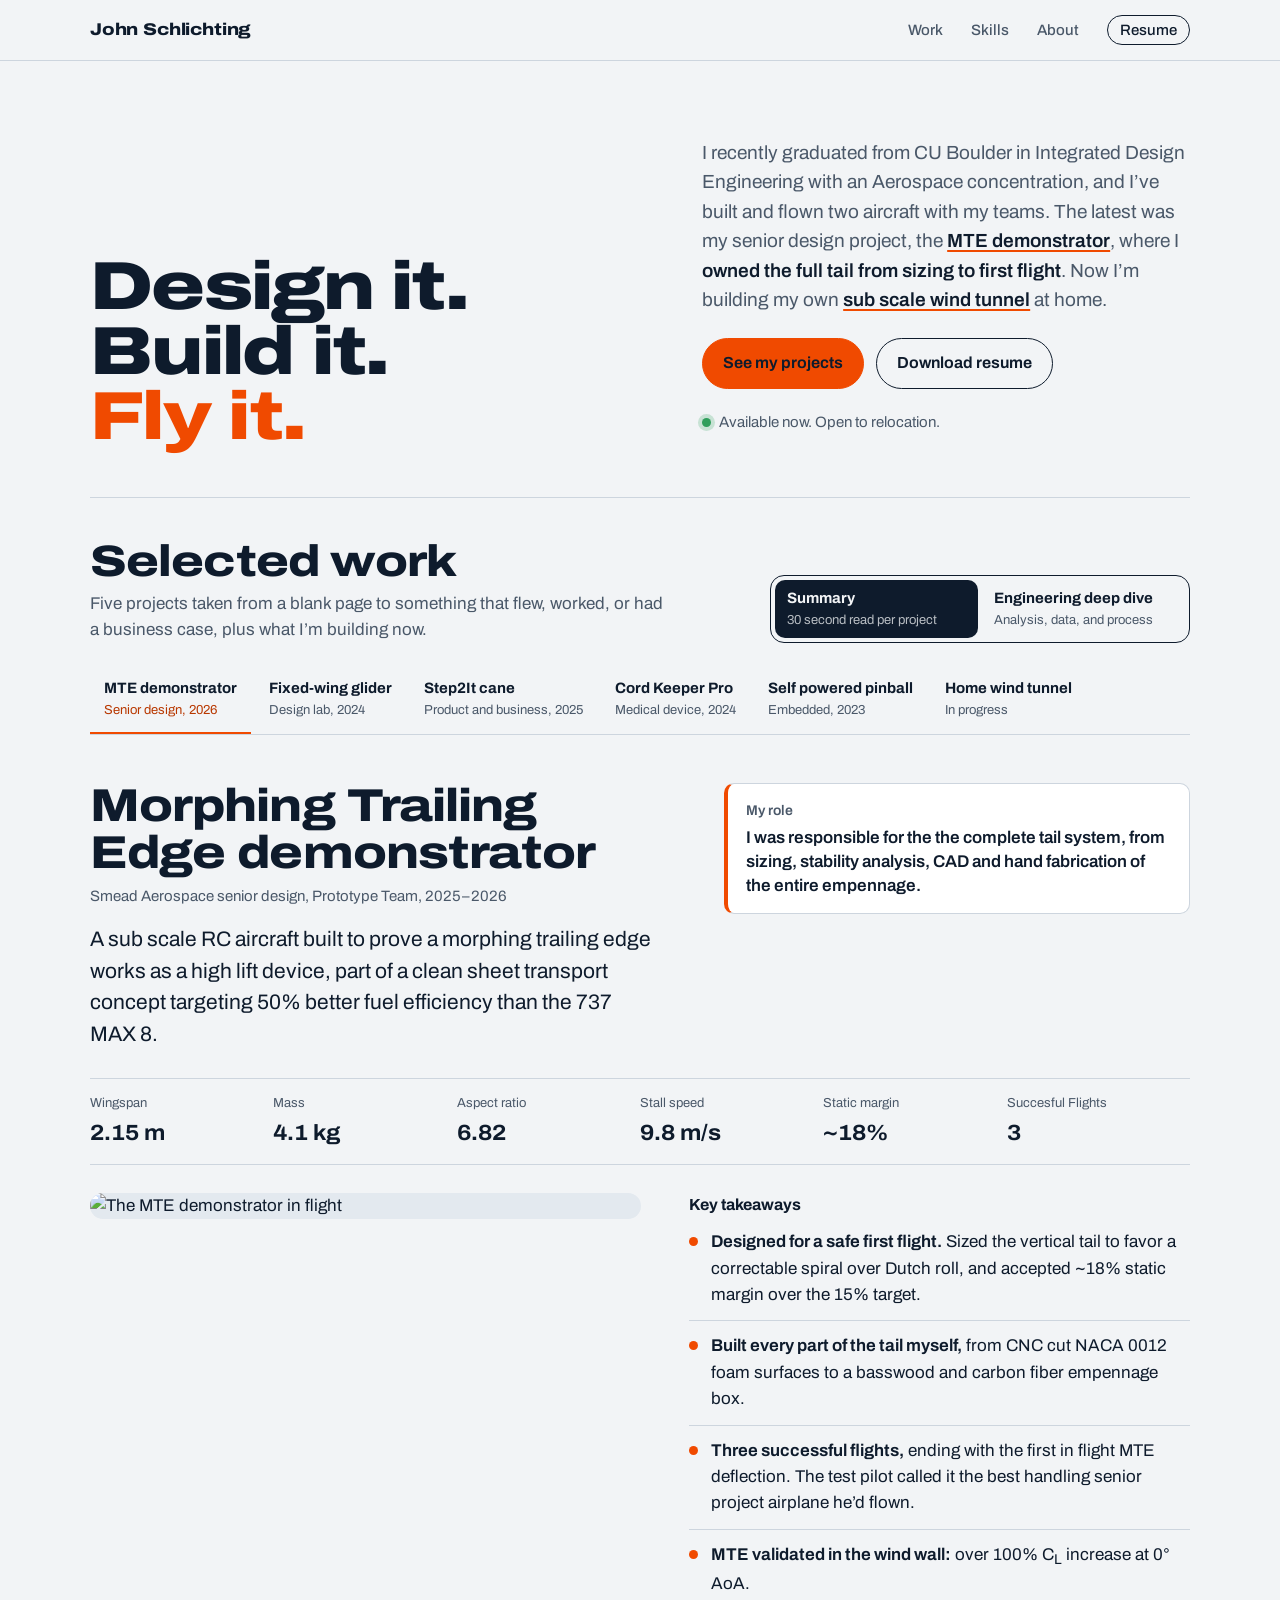
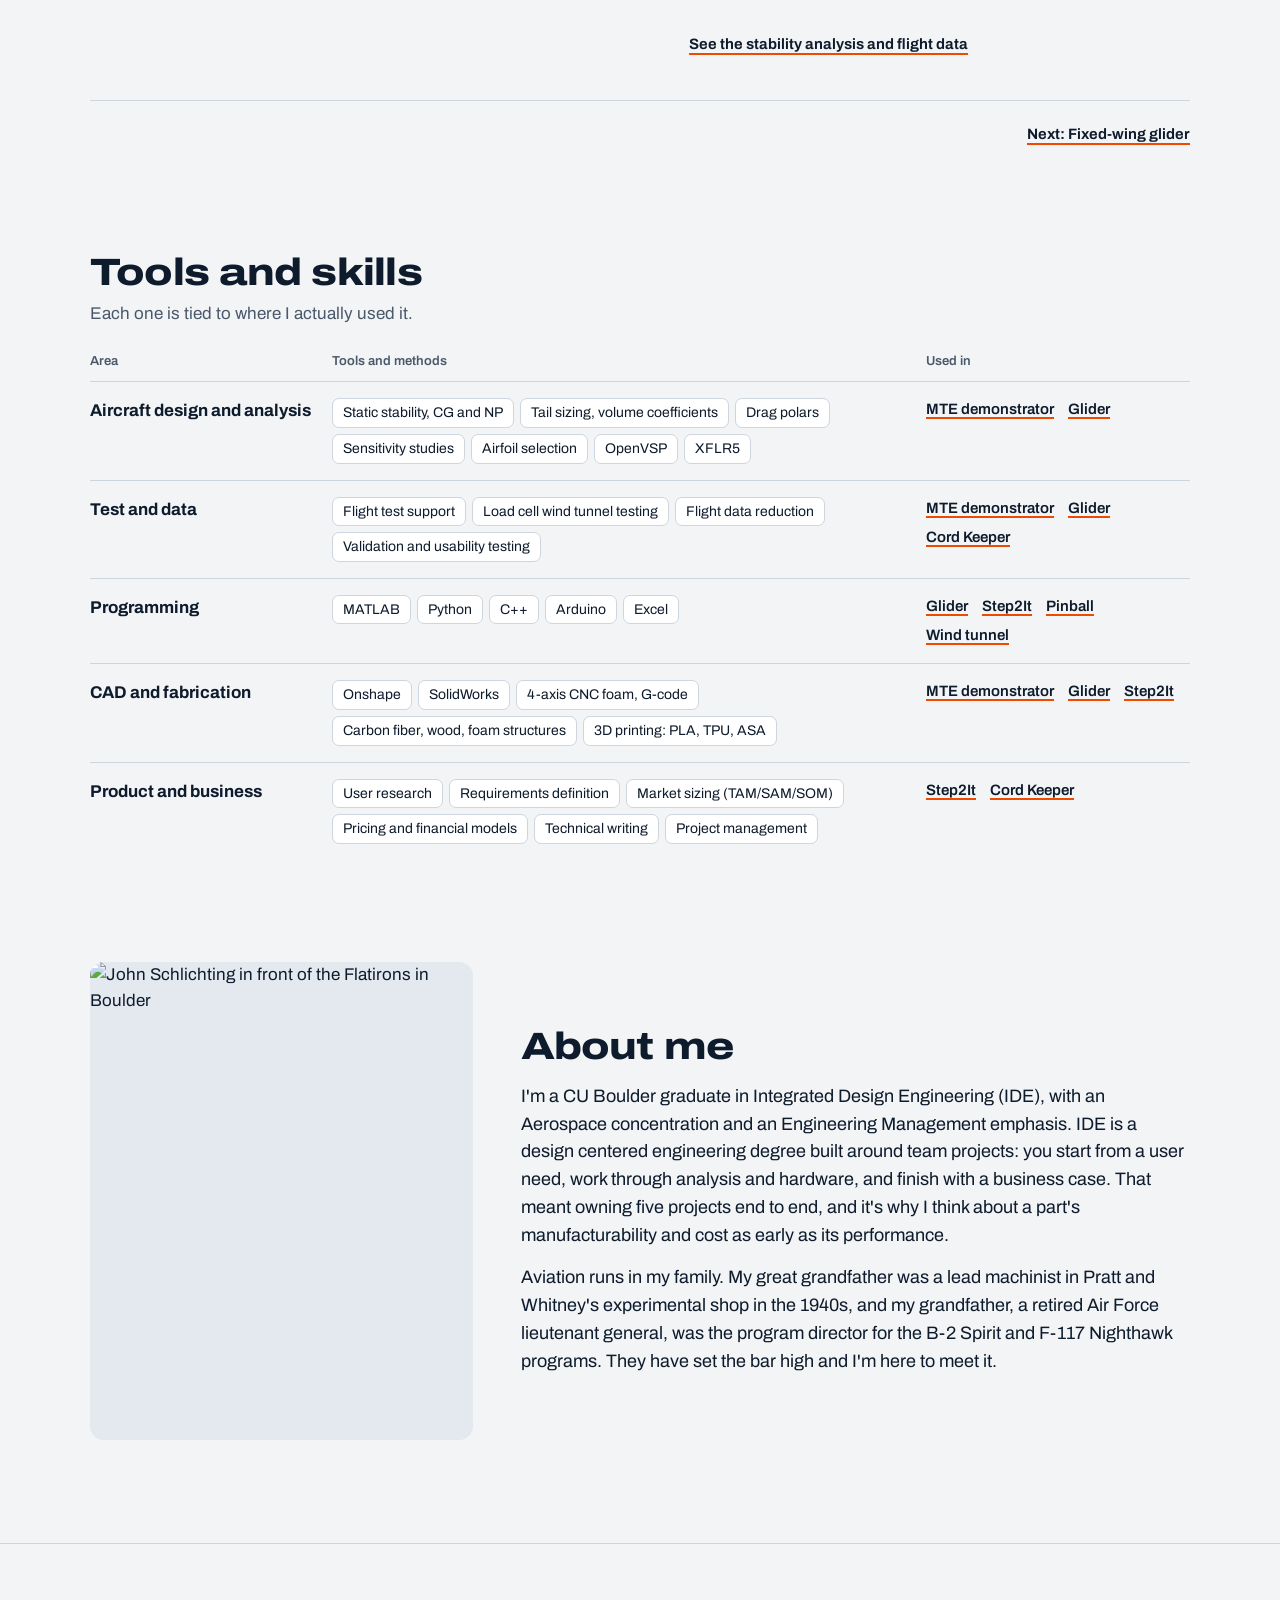
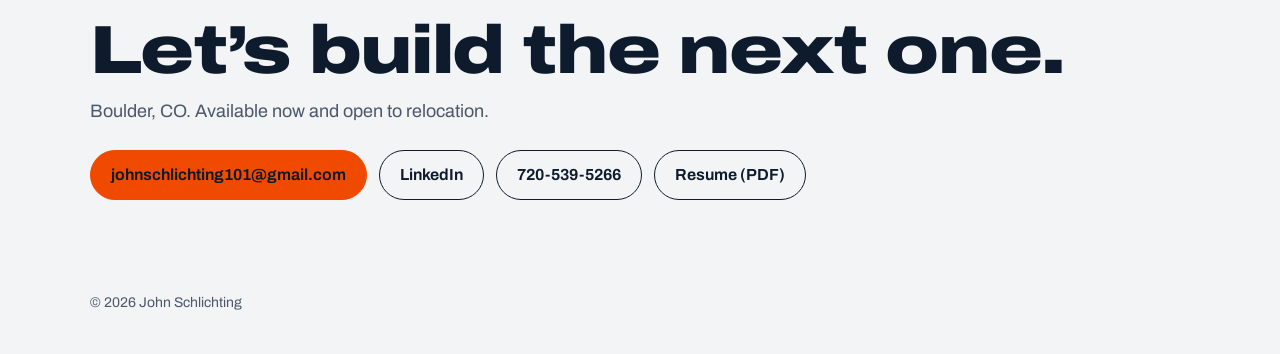
==== index.html @ decf13f4 "Add files via upload" ====
<!DOCTYPE html>
<html lang="en">
<head>
<meta charset="utf-8">
<meta name="viewport" content="width=device-width, initial-scale=1">
<title>John Schlichting, Aerospace Engineer</title>
<meta name="description" content="Aerospace engineer from CU Boulder. I design, build, and flight-test aircraft: tail sizing and stability, CNC fabrication, and flight test analysis.">
<meta property="og:title" content="John Schlichting, Aerospace Engineer">
<meta property="og:description" content="Design it. Build it. Fly it. Fix what the model missed.">
<meta property="og:image" content="https://johnschlichting.com/tail.jpeg">
<meta property="og:url" content="https://johnschlichting.com">
<meta name="twitter:card" content="summary_large_image">
<link rel="icon" href="data:image/svg+xml,%3Csvg xmlns='http://www.w3.org/2000/svg' viewBox='0 0 32 32'%3E%3Crect width='32' height='32' rx='6' fill='%230E1B2C'/%3E%3Cpath d='M6 19 L26 13 L26 16 L6 22 Z' fill='%23F04A00'/%3E%3C/svg%3E">
<link rel="preconnect" href="https://fonts.googleapis.com">
<link rel="preconnect" href="https://fonts.gstatic.com" crossorigin>
<link href="https://fonts.googleapis.com/css2?family=Archivo:wdth,wght@62..125,300..900&display=swap" rel="stylesheet">
<style>
/* Color language: blue = the model / analysis, orange = what actually flew. */
:root{
  --paper:#F2F4F6;
  --panel:#FFFFFF;
  --ink:#0E1B2C;
  --ink-2:#4A5869;
  --rule:#CDD5DE;
  --model:#3F6FA3;
  --flight:#F04A00;
  --flight-ink:#B83800;
  --tint:#E3E9EF;
  --ok:#2F9E5B;
  --maxw:1180px;
  --gutter:clamp(16px,4vw,40px);
}
@media (prefers-color-scheme: dark){
  :root{
    --paper:#0C141E;
    --panel:#121D2A;
    --ink:#E7ECF2;
    --ink-2:#9AA8B8;
    --rule:#26364A;
    --model:#7FA6D3;
    --flight:#FF6A26;
    --flight-ink:#FF8A55;
    --tint:#172435;
    --ok:#5BC98A;
  }
}
*{box-sizing:border-box}
html{scroll-behavior:smooth;-webkit-text-size-adjust:100%}
@media (prefers-reduced-motion: reduce){html{scroll-behavior:auto}}
body{
  margin:0;background:var(--paper);color:var(--ink);
  font-family:"Archivo",system-ui,sans-serif;font-size:17px;line-height:1.55;
  font-variation-settings:"wdth" 100;-webkit-font-smoothing:antialiased;
}
img,video{max-width:100%;display:block}
a{color:inherit;text-decoration-color:var(--flight);text-underline-offset:3px;text-decoration-thickness:2px}
a:hover{color:var(--flight-ink)}
:focus-visible{outline:3px solid var(--flight);outline-offset:3px;border-radius:2px}
.wrap{max-width:var(--maxw);margin:0 auto;padding:0 var(--gutter)}
.num{font-variant-numeric:tabular-nums}
svg text{font-family:"Archivo",system-ui,sans-serif}
[hidden]{display:none!important}

/* ---------- Nav ---------- */
.nav{position:sticky;top:0;z-index:20;background:color-mix(in srgb,var(--paper) 88%,transparent);backdrop-filter:blur(10px);-webkit-backdrop-filter:blur(10px);border-bottom:1px solid var(--rule)}
.nav .wrap{display:flex;align-items:center;justify-content:space-between;height:60px;gap:16px}
.brand{font-weight:800;font-variation-settings:"wdth" 118;letter-spacing:-.01em;text-decoration:none;font-size:17px;white-space:nowrap}
.nav ul{display:flex;gap:clamp(12px,2.6vw,28px);list-style:none;margin:0;padding:0;align-items:center}
.nav ul a{text-decoration:none;font-weight:500;font-size:15px;color:var(--ink-2)}
.nav ul a:hover{color:var(--ink)}
.nav .resume-link{color:var(--ink);border:1.5px solid var(--ink);padding:6px 12px;border-radius:999px}
@media (max-width:560px){.nav .hide-sm{display:none}}

/* ---------- Hero ---------- */
.hero{padding:clamp(32px,6vw,80px) 0 clamp(28px,4vw,48px)}
.hero-grid{display:grid;grid-template-columns:1.15fr 1fr;gap:clamp(24px,4vw,64px);align-items:end}
@media (max-width:860px){.hero-grid{grid-template-columns:1fr}}
.hero h1{margin:0;font-weight:850;font-variation-settings:"wdth" 125;font-size:clamp(38px,5.3vw,72px);line-height:.96;letter-spacing:-.025em}
.hero h1 span{display:block}
.hero h1 .last{color:var(--flight)}
.hero .lede{font-size:clamp(17px,1.5vw,19px);color:var(--ink-2);max-width:34em;margin:0 0 24px}
.hero .lede strong{color:var(--ink);font-weight:600}
.hero .lede a{color:var(--ink);font-weight:600}
.cta{display:flex;flex-wrap:wrap;gap:12px;align-items:center}
.btn{display:inline-flex;align-items:center;gap:8px;font:inherit;font-weight:650;font-size:16px;padding:12px 20px;border-radius:999px;text-decoration:none;cursor:pointer;border:1.5px solid var(--ink);background:transparent;color:var(--ink)}
.btn.primary{background:var(--flight);border-color:var(--flight);color:#0E1B2C}
.btn.primary:hover{background:#FF5E1A;color:#0E1B2C}
.btn:hover{color:var(--ink)}
.status{margin-top:22px;font-size:15px;color:var(--ink-2);display:flex;gap:8px;align-items:center}
.status .dot{width:9px;height:9px;border-radius:50%;background:var(--ok);box-shadow:0 0 0 4px color-mix(in srgb,var(--ok) 22%,transparent)}


/* ---------- Work: tabs ---------- */
#work{scroll-margin-top:60px}
.work-head{display:flex;flex-wrap:wrap;justify-content:space-between;align-items:end;gap:20px;padding-top:clamp(24px,4vw,40px);border-top:1px solid var(--rule)}
.work-head h2{margin:0;font-weight:800;font-variation-settings:"wdth" 120;font-size:clamp(28px,3.6vw,44px);letter-spacing:-.02em;line-height:1.05}
.work-head p{margin:6px 0 0;color:var(--ink-2);max-width:34em}

.mode{display:grid;grid-template-columns:1fr 1fr;border:1.5px solid var(--ink);border-radius:14px;padding:4px;gap:4px;min-width:min(100%,420px)}
.mode button{font:inherit;text-align:left;border:0;background:transparent;color:var(--ink);padding:9px 12px;border-radius:10px;cursor:pointer;line-height:1.25}
.mode button b{display:block;font-size:15px;font-weight:700}
.mode button span{font-size:13px;color:var(--ink-2)}
.mode button[aria-pressed="true"]{background:var(--ink);color:var(--paper)}
.mode button[aria-pressed="true"] span{color:color-mix(in srgb,var(--paper) 75%,transparent)}

.tabbar{position:sticky;top:60px;z-index:10;background:var(--paper);margin-top:24px;border-bottom:1px solid var(--rule)}
.tabs{display:flex;gap:4px;overflow-x:auto;scrollbar-width:none;-webkit-overflow-scrolling:touch}
.tabs::-webkit-scrollbar{display:none}
.tabs button{font:inherit;flex:0 0 auto;text-align:left;border:0;background:transparent;color:var(--ink-2);padding:12px 14px 13px;cursor:pointer;border-bottom:3px solid transparent;margin-bottom:-1px;line-height:1.25}
.tabs button b{display:block;font-size:15px;font-weight:700;color:var(--ink)}
.tabs button span{font-size:13px}
.tabs button[aria-selected="true"]{border-bottom-color:var(--flight)}
.tabs button[aria-selected="true"] span{color:var(--flight-ink)}
.tabs button:hover b{color:var(--flight-ink)}

/* Panels */
.project{padding:clamp(28px,4vw,48px) 0 0;outline:none}
.p-head{display:grid;grid-template-columns:1.25fr 1fr;gap:clamp(20px,4vw,56px);align-items:start}
.p-head h3{margin:0 0 8px;font-weight:800;font-variation-settings:"wdth" 118;font-size:clamp(28px,3.8vw,46px);line-height:1.02;letter-spacing:-.02em}
.p-meta{color:var(--ink-2);font-size:15px;margin:0 0 16px}
.p-pitch{font-size:clamp(18px,1.7vw,21px);line-height:1.5;margin:0;max-width:36em}
.role{background:var(--panel);border:1px solid var(--rule);border-left:4px solid var(--flight);border-radius:10px;padding:16px 18px}
.role h4{margin:0 0 4px;font-size:14px;font-weight:600;color:var(--ink-2)}
.role p{margin:0;font-weight:600;font-size:17px;line-height:1.4}
.specs{display:grid;grid-template-columns:repeat(6,1fr);margin:28px 0 0;border-top:1px solid var(--rule);border-bottom:1px solid var(--rule)}
.specs div{padding:14px 12px 14px 0}
.specs dt{font-size:13px;color:var(--ink-2)}
.specs dd{margin:2px 0 0;font-size:clamp(18px,1.8vw,22px);font-weight:700;font-variation-settings:"wdth" 108;font-variant-numeric:tabular-nums}
@media (max-width:860px){.p-head{grid-template-columns:1fr}.specs{grid-template-columns:repeat(3,1fr)}}

/* Summary view */
.sum{display:grid;grid-template-columns:1.1fr 1fr;gap:clamp(20px,4vw,48px);margin-top:28px;align-items:start}
.sum img{width:100%;aspect-ratio:4/3;object-fit:cover;border-radius:14px;background:var(--tint);cursor:zoom-in}
.sum h4{margin:0 0 12px;font-size:16px;font-weight:700}
.takeaways{list-style:none;margin:0;padding:0}
.takeaways li{padding:12px 0 12px 22px;border-top:1px solid var(--rule);position:relative}
.takeaways li:first-child{border-top:0;padding-top:0}
.takeaways li::before{content:"";position:absolute;left:0;top:20px;width:9px;height:9px;border-radius:50%;background:var(--flight)}
.takeaways li:first-child::before{top:8px}
.takeaways b{font-weight:650}
.deeper{margin-top:20px}
@media (max-width:860px){.sum{grid-template-columns:1fr}}

/* Full view building blocks */
.three{display:grid;grid-template-columns:repeat(3,1fr);gap:clamp(18px,3vw,36px);margin-top:32px}
.three h4{margin:0 0 8px;font-size:16px;font-weight:700}
.three ul{margin:0;padding-left:18px}
.three li{margin-bottom:6px}
.three p{margin:0}
@media (max-width:860px){.three{grid-template-columns:1fr}}
.quote{margin:32px 0 0;padding:18px 0 0;border-top:1px solid var(--rule);font-size:clamp(18px,1.8vw,22px);font-weight:500;max-width:40em}
.quote cite{display:block;font-style:normal;font-size:14px;color:var(--ink-2);margin-top:6px}

.instruments{display:grid;grid-template-columns:1.3fr 1fr;gap:16px;margin-top:32px}
.instruments.alt{grid-template-columns:1fr 1.3fr}
@media (max-width:900px){.instruments,.instruments.alt{grid-template-columns:1fr}}
.panel{background:var(--panel);border:1px solid var(--rule);border-radius:14px;padding:clamp(16px,2.4vw,24px)}
.panel h4{margin:0 0 4px;font-size:17px;font-weight:700}
.panel .sub{margin:0 0 14px;color:var(--ink-2);font-size:15px}
.legend{display:flex;flex-wrap:wrap;gap:14px;font-size:13px;color:var(--ink-2);margin-top:10px}
.legend i{display:inline-block;width:18px;height:3px;border-radius:2px;vertical-align:middle;margin-right:6px}

.sm-svg{width:100%;height:auto;overflow:visible}
.sm-read{display:flex;flex-wrap:wrap;gap:6px 22px;align-items:baseline;margin:6px 0 8px}
.sm-read .big{font-size:40px;font-weight:800;font-variation-settings:"wdth" 112;line-height:1}
.sm-read .zone{font-weight:600}
.sm-note{font-size:15px;color:var(--ink-2);min-height:3em;margin:0 0 12px}
input[type=range]{width:100%;accent-color:var(--flight);height:28px}
.row{display:flex;justify-content:space-between;align-items:center;gap:12px;flex-wrap:wrap}
.linkbtn{font:inherit;font-size:15px;font-weight:650;background:none;border:0;color:var(--ink);text-decoration:underline;text-decoration-color:var(--flight);text-underline-offset:4px;text-decoration-thickness:2px;cursor:pointer;padding:4px 0}
.linkbtn:hover{color:var(--flight-ink)}

.gauge{margin:14px 0 18px}
.gauge .lbl{display:flex;justify-content:space-between;font-size:15px;margin-bottom:6px}
.gauge .lbl b{font-variant-numeric:tabular-nums}
.track{position:relative;height:12px;border-radius:6px;background:var(--tint)}
.band{position:absolute;top:0;bottom:0;background:color-mix(in srgb,var(--model) 30%,transparent);border-radius:6px}
.mark{position:absolute;top:-5px;width:4px;height:22px;background:var(--flight);border-radius:2px;transform:translateX(-2px)}
.ticks{display:flex;justify-content:space-between;font-size:12px;color:var(--ink-2);margin-top:4px;font-variant-numeric:tabular-nums}

.log{list-style:none;margin:0;padding:0}
.log li{display:grid;grid-template-columns:auto 1fr;gap:12px;padding:12px 0;border-top:1px solid var(--rule)}
.log li:first-child{border-top:0;padding-top:0}
.log .n{font-weight:800;font-variation-settings:"wdth" 112;font-size:15px;white-space:nowrap}
.log .n small{display:block;font-weight:600;font-size:12px;color:var(--ok)}
.log .n small.warn{color:var(--flight-ink)}
.log p{margin:0;font-size:15px}

.glide-grid{display:grid;grid-template-columns:1.6fr 1fr;gap:clamp(18px,3vw,36px);align-items:center}
@media (max-width:900px){.glide-grid{grid-template-columns:1fr}}
.glide svg{width:100%;height:auto}
.gap-stat{font-size:clamp(44px,6vw,72px);font-weight:850;font-variation-settings:"wdth" 120;line-height:.95;letter-spacing:-.02em;color:var(--flight)}
.gap-stat + p{margin:6px 0 16px;color:var(--ink-2)}
.why{margin:0;padding-left:18px}
.why li{margin-bottom:6px}

.media{display:grid;grid-template-columns:repeat(12,1fr);gap:12px;margin-top:28px}
.media figure{margin:0}
.media img{width:100%;height:100%;object-fit:cover;border-radius:12px;background:var(--tint);cursor:zoom-in}
.media .fit img{object-fit:contain;background:var(--tint)}
.media video{width:100%;border-radius:12px;background:#000;aspect-ratio:16/9;object-fit:contain}
.media .frame{aspect-ratio:4/3;overflow:hidden;border-radius:12px}
.media figcaption{font-size:13px;color:var(--ink-2);margin-top:6px}
.s4{grid-column:span 4}.s6{grid-column:span 6}.s12{grid-column:span 12}
.s8{grid-column:span 8}
@media (max-width:760px){.s4,.s6{grid-column:span 12}}

.writeup{margin-top:32px;border-top:1px solid var(--rule);padding-top:24px}
.writeup > h4{margin:0 0 16px;font-size:18px;font-weight:700}
.writeup .cols{columns:2 340px;column-gap:40px}
.writeup .cols > div{break-inside:avoid;margin-bottom:18px}
.writeup h5{margin:0 0 4px;font-size:15px;font-weight:700}
.writeup p{margin:0;font-size:16px;color:var(--ink-2)}
.writeup p strong{color:var(--ink);font-weight:600}

.figrow{display:flex;flex-wrap:wrap;gap:22px;margin-top:4px}
.figrow div{min-width:96px;max-width:170px}
.figrow b{display:block;font-size:26px;font-weight:800;font-variation-settings:"wdth" 110;font-variant-numeric:tabular-nums;line-height:1.1}
.figrow span{font-size:13px;color:var(--ink-2)}
.wip-card{background:var(--ink);color:var(--paper);border-radius:14px;padding:clamp(20px,3vw,32px);margin-top:28px}
.wip-card p{margin:0;max-width:44em}
@media (prefers-color-scheme: dark){.wip-card{background:var(--panel);color:var(--ink);border:1px solid var(--rule)}}
.next{display:flex;justify-content:space-between;gap:16px;margin-top:40px;padding-top:18px;border-top:1px solid var(--rule)}

/* Mode visibility */
body[data-mode="summary"] .full{display:none!important}
body[data-mode="full"] .summary-only{display:none!important}

/* ---------- Skills ---------- */
.band-sec{padding:clamp(56px,8vw,104px) 0 0}
.sec-title{margin:0 0 8px;font-weight:800;font-variation-settings:"wdth" 120;font-size:clamp(26px,3.2vw,38px);letter-spacing:-.02em;line-height:1.05}
.sec-sub{margin:0 0 24px;color:var(--ink-2)}
.skills{width:100%;border-collapse:collapse}
.skills th,.skills td{text-align:left;vertical-align:top;padding:16px 16px 16px 0;border-top:1px solid var(--rule)}
.skills thead th{font-size:13px;font-weight:600;color:var(--ink-2);border-top:0;padding-top:0;padding-bottom:10px}
.skills tbody th{font-size:17px;font-weight:700;width:22%}
.skills td.items{width:54%}
.chips{display:flex;flex-wrap:wrap;gap:6px}
.chips span{font-size:14px;background:var(--panel);border:1px solid var(--rule);padding:4px 10px;border-radius:7px;line-height:1.4}
.proof{display:flex;flex-wrap:wrap;gap:6px 14px;font-size:15px}
.proof a{font-weight:600}
@media (max-width:760px){
  .skills thead{display:none}
  .skills tr{display:block;border-top:1px solid var(--rule);padding:16px 0}
  .skills th,.skills td{display:block;border:0;padding:0;width:auto!important}
  .skills tbody th{margin-bottom:10px}
  .skills td.used{margin-top:12px}
  .skills td.used::before{content:"Used in";display:block;font-size:13px;color:var(--ink-2);margin-bottom:4px}
}

/* ---------- About & contact ---------- */
.about{display:grid;grid-template-columns:.8fr 1.4fr;gap:clamp(20px,4vw,48px);align-items:center}
.about img{width:100%;aspect-ratio:4/5;object-fit:cover;border-radius:14px;background:var(--tint);cursor:zoom-in}
.about p{margin:0 0 14px;font-size:18px;max-width:38em}
.about p:last-child{margin-bottom:0}
@media (max-width:760px){.about{grid-template-columns:1fr}.about img{aspect-ratio:16/10;max-height:340px}}
.contact{margin-top:clamp(56px,8vw,104px);padding:clamp(40px,6vw,72px) 0;border-top:1px solid var(--rule)}
.contact h2{margin:0 0 14px;font-weight:850;font-variation-settings:"wdth" 125;font-size:clamp(34px,5.4vw,68px);letter-spacing:-.025em;line-height:1}
.contact p{color:var(--ink-2);margin:0 0 24px;font-size:18px}
footer{padding:20px 0 40px;color:var(--ink-2);font-size:14px}

dialog.lb{border:0;padding:0;background:transparent;max-width:min(1200px,94vw);max-height:92vh}
dialog.lb::backdrop{background:rgba(6,12,20,.86)}
dialog.lb img{max-height:84vh;width:auto;border-radius:10px;margin:0 auto}
dialog.lb p{color:#E7ECF2;text-align:center;font-size:14px;margin:10px 0 0}
dialog.lb button{position:fixed;top:16px;right:16px;font:inherit;font-weight:600;background:#fff;color:#0E1B2C;border:0;border-radius:999px;padding:8px 14px;cursor:pointer}
</style>
</head>
<body data-mode="summary">

<nav class="nav" aria-label="Main">
  <div class="wrap">
    <a class="brand" href="#top">John Schlichting</a>
    <ul>
      <li><a href="#work">Work</a></li>
      <li class="hide-sm"><a href="#skills">Skills</a></li>
      <li><a href="#about">About</a></li>
      <li><a class="resume-link" href="https://johnschlichting.com/JRS_Resume1.pdf" target="_blank" rel="noopener">Resume</a></li>
    </ul>
  </div>
</nav>

<main id="top">

<header class="hero">
  <div class="wrap hero-grid">
    <h1><span>Design it.</span><span>Build it.</span><span class="last">Fly it.</span></h1>
    <div>
      <p class="lede">I recently graduated from CU Boulder in Integrated Design Engineering with an Aerospace concentration, and I&rsquo;ve built and flown two aircraft with my teams. The latest was my senior design project, the <a href="#work" data-open="mte">MTE demonstrator</a>, where I <strong>owned the full tail from sizing to first flight</strong>. Now I&rsquo;m building my own <a href="#work" data-open="tunnel">sub scale wind tunnel</a> at home.</p>
      <div class="cta">
        <a class="btn primary" href="#work" data-open="mte">See my projects</a>
        <a class="btn" href="https://johnschlichting.com/JRS_Resume1.pdf" target="_blank" rel="noopener">Download resume</a>
      </div>
      <p class="status"><span class="dot" aria-hidden="true"></span>Available now. Open to relocation.</p>
    </div>
  </div>
</header>

<section id="work" aria-labelledby="work-title">
  <div class="wrap">
    <div class="work-head">
      <div>
        <h2 id="work-title">Selected work</h2>
        <p>Five projects taken from a blank page to something that flew, worked, or had a business case, plus what I&rsquo;m building now.</p>
      </div>
      <div class="mode" role="group" aria-label="How much detail to show">
        <button type="button" data-mode="summary" aria-pressed="true"><b>Summary</b><span>30 second read per project</span></button>
        <button type="button" data-mode="full" aria-pressed="false"><b>Engineering deep dive</b><span>Analysis, data, and process</span></button>
      </div>
    </div>

    <div class="tabbar">
      <div class="tabs" role="tablist" aria-label="Projects">
        <button role="tab" id="tab-mte" aria-controls="mte" aria-selected="true" tabindex="0"><b>MTE demonstrator</b><span>Senior design, 2026</span></button>
        <button role="tab" id="tab-glider" aria-controls="glider" aria-selected="false" tabindex="-1"><b>Fixed-wing glider</b><span>Design lab, 2024</span></button>
        <button role="tab" id="tab-step2it" aria-controls="step2it" aria-selected="false" tabindex="-1"><b>Step2It cane</b><span>Product and business, 2025</span></button>
        <button role="tab" id="tab-cordkeeper" aria-controls="cordkeeper" aria-selected="false" tabindex="-1"><b>Cord Keeper Pro</b><span>Medical device, 2024</span></button>
        <button role="tab" id="tab-pinball" aria-controls="pinball" aria-selected="false" tabindex="-1"><b>Self powered pinball</b><span>Embedded, 2023</span></button>
        <button role="tab" id="tab-tunnel" aria-controls="tunnel" aria-selected="false" tabindex="-1"><b>Home wind tunnel</b><span>In progress</span></button>
      </div>
    </div>

    <!-- ===================== MTE ===================== -->
    <article class="project" id="mte" role="tabpanel" aria-labelledby="tab-mte" tabindex="-1">
      <div class="p-head">
        <div>
          <h3>Morphing Trailing Edge demonstrator</h3>
          <p class="p-meta">Smead Aerospace senior design, Prototype Team, 2025&ndash;2026</p>
          <p class="p-pitch">A sub scale RC aircraft built to prove a morphing trailing edge works as a high lift device, part of a clean sheet transport concept targeting 50% better fuel efficiency than the 737 MAX&nbsp;8.</p>
        </div>
        <div class="role"><h4>My role</h4><p>I was responsible for the the complete tail system, from sizing, stability analysis, CAD and hand fabrication of the entire empennage.</p></div>
      </div>
      <dl class="specs">
        <div><dt>Wingspan</dt><dd>2.15 m</dd></div>
        <div><dt>Mass</dt><dd>4.1 kg</dd></div>
        <div><dt>Aspect ratio</dt><dd>6.82</dd></div>
        <div><dt>Stall speed</dt><dd>9.8 m/s</dd></div>
        <div><dt>Static margin</dt><dd>~18%</dd></div>
        <div><dt>Succesful Flights</dt><dd>3</dd></div>
      </dl>

      <div class="sum summary-only">
        <img src="https://johnschlichting.com/flight.jpeg" alt="The MTE demonstrator in flight" data-zoom loading="lazy" style="aspect-ratio:auto;height:auto">
        <div>
          <h4>Key takeaways</h4>
          <ul class="takeaways">
            <li><b>Designed for a safe first flight.</b> Sized the vertical tail to favor a correctable spiral over Dutch roll, and accepted ~18% static margin over the 15% target.</li>
            <li><b>Built every part of the tail myself,</b> from CNC cut NACA 0012 foam surfaces to a basswood and carbon fiber empennage box.</li>
            <li><b>Three successful flights,</b> ending with the first in flight MTE deflection. The test pilot called it the best handling senior project airplane he&rsquo;d flown.</li>
            <li><b>MTE validated in the wind wall:</b> over 100% C<sub>L</sub> increase at 0&deg; AoA.</li>
          </ul>
          <div class="deeper"><button class="linkbtn" type="button" data-go="full">See the stability analysis and flight data</button></div>
        </div>
      </div>

      <div class="full">
        <div class="three">
          <div>
            <h4>What I did</h4>
            <ul>
              <li>Sized both stabilizers with volume coefficients: V<sub>H</sub> = 0.685, V<sub>V</sub> = 0.0403</li>
              <li>Set CG at 0.43&nbsp;m against a neutral point at 0.487&nbsp;m over a 0.315&nbsp;m MAC</li>
              <li>Fabricated NACA 0012 surfaces surfaces on a 4-axis CNC foam cutter</li>
              <li>Built the basswood and carbon fiber empennage box by hand</li>
            </ul>
          </div>
          <div>
            <h4>The call I made</h4>
            <p>I designed the tail to favor spiral instability over Dutch roll. A spiral is a slow, tightening descending turn, and a pilot can fix it with basic stick input. Dutch roll is an out of phase yaw and roll oscillation, and it's much harder to recover from. To get there, I sized the vertical stabilizer toward the upper end of the recommended range, since more vertical tail area strengthens directional stability and pushes the aircraft toward spiral.</p>
          </div>
          <div>
            <h4>Result</h4>
            <ul>
              <li>Three successful flights, ending with the first in-flight MTE deflection</li>
              <li>Wind tunnel: over 100% C<sub>L</sub> increase at 0&deg; AoA, neutral to 30&deg; MTE</li>
              <li>Over 30% C<sub>L</sub> increase at 5&deg; AoA, significant across all deflections</li>
            </ul>
          </div>
        </div>

        <div class="instruments">
          <div class="panel">
            <h4>Static margin, live</h4>
            <p class="sub">Move the CG and see why I landed at 18%. Neutral point and MAC are the as-built values.</p>
            <svg class="sm-svg" viewBox="0 0 600 120" role="img" aria-labelledby="sm-desc">
              <desc id="sm-desc">Axis from 0.36 to 0.50 meters aft of the nose showing the CG position relative to the neutral point at 0.487 meters.</desc>
              <line x1="20" y1="70" x2="580" y2="70" stroke="var(--rule)" stroke-width="2"/>
              <g id="sm-ticks" font-size="15" fill="var(--ink-2)"></g>
              <rect id="sm-span" y="64" height="12" rx="3" fill="color-mix(in srgb,var(--flight) 25%,transparent)"/>
              <g id="np">
                <line y1="30" y2="96" stroke="var(--model)" stroke-width="3"/>
                <text y="20" text-anchor="middle" font-size="16" font-weight="700" fill="var(--model)">NP 0.487 m</text>
              </g>
              <g id="cg">
                <circle cy="70" r="13" fill="var(--panel)" stroke="var(--flight)" stroke-width="3"/>
                <path d="M0 -13 A13 13 0 0 1 13 0 L0 0 Z M0 13 A13 13 0 0 1 -13 0 L0 0 Z" transform="translate(0,70)" fill="var(--flight)"/>
                <text id="cg-label" y="114" text-anchor="middle" font-size="16" font-weight="700" fill="var(--flight-ink)">CG</text>
              </g>
            </svg>
            <div class="sm-read" aria-live="polite">
              <span class="big num" id="sm-val">18.1%</span>
              <span class="zone" id="sm-zone">Balanced, biased stable</span>
            </div>
            <p class="sm-note" id="sm-note">As flown. A little more stable than the 15% target, traded for confidence on a first flight.</p>
            <label for="cg-range" class="sub" style="display:block;margin:0">CG position aft of nose</label>
            <input id="cg-range" type="range" min="0.380" max="0.484" step="0.001" value="0.430" aria-describedby="sm-note">
            <div class="row">
              <div class="legend"><span><i style="background:var(--model)"></i>Model: neutral point</span><span><i style="background:var(--flight)"></i>Flight: CG</span></div>
              <button class="linkbtn" type="button" id="sm-reset">Back to as-flown</button>
            </div>
          </div>
          <div class="panel">
            <h4>Tail sizing vs. recommended range</h4>
            <p class="sub">Light aircraft guidance shaded in blue, my values in orange.</p>
            <div class="gauge">
              <div class="lbl"><span>Horizontal, V<sub>H</sub></span><b>0.685</b></div>
              <div class="track"><div class="band" style="left:25%;width:50%"></div><div class="mark" style="left:60.63%"></div></div>
              <div class="ticks"><span>0.2</span><span>0.4</span><span>0.6</span><span>0.8</span><span>1.0</span></div>
            </div>
            <div class="gauge">
              <div class="lbl"><span>Vertical, V<sub>V</sub></span><b>0.0403</b></div>
              <div class="track"><div class="band" style="left:16.67%;width:50%"></div><div class="mark" style="left:50.5%"></div></div>
              <div class="ticks"><span>0.01</span><span>0.025</span><span>0.04</span><span>0.055</span><span>0.07</span></div>
            </div>
            <p class="sub" style="margin:0">Both tail volumes sit high in their ranges on purpose. V<sub>H</sub> and V<sub>V</sub> give strong pitch and yaw authority and extra stability, and high V<sub>V</sub> pushes the aircraft toward a correctable spiral over Dutch roll. A tip mounted camera requirement, pushed V<sub>V</sub> higher and put more weight aft, so I used a 0.6 taper ratio on the vertical stabilizer to help reduce weight and induced drag.</p>
          </div>
        </div>

        <div class="instruments alt">
          <div class="panel">
            <h4>Flight log</h4>
            <p class="sub">Each flight expanded the envelope one step.</p>
            <ol class="log">
              <li><span class="n">Flight 1<small>Success</small></span><p>CU Flight Ops airworthiness check. Stable pattern, trim established.</p></li>
              <li><span class="n">Flight 2<small>Success</small></span><p>Test pilot handoff. Roll, pitch, and yaw authority demonstrated, positive static and dynamic stability. Camera mount added to the vertical stabilizer.</p></li>
              <li><span class="n">Flight 3<small>Success</small><small class="warn">Anomaly logged</small></span><p>First MTE deflection at 20&deg; with GPS telemetry. A torsional aeroelastic event occurred under high speed asymmetric MTE loading.</p></li>
            </ol>
          </div>
          <div class="panel">
            <h4>First takeoff</h4>
            <p class="sub">Flight 1, CU Flight Ops airworthiness check.</p>
            <video controls preload="none" playsinline poster="https://johnschlichting.com/flight.jpeg" style="width:100%;border-radius:10px;background:#000;aspect-ratio:16/9;object-fit:contain">
              <source src="https://johnschlichting.com/first_flight.mov" type="video/mp4">
              <source src="https://johnschlichting.com/first_flight.mov" type="video/quicktime">
            </video>
          </div>
        </div>

        <div class="media">
          <figure class="s4"><div class="frame"><img src="https://johnschlichting.com/tailCAD.png" alt="Onshape CAD model of the tail assembly" loading="lazy" data-zoom></div><figcaption>Tail assembly in Onshape</figcaption></figure>
          <figure class="s4 fit"><div class="frame"><img src="https://johnschlichting.com/tail.jpeg" alt="The finished tail assembly, fabricated by hand" loading="lazy" data-zoom></div><figcaption>Finished tail, fabricated by hand</figcaption></figure>
          <figure class="s4"><div class="frame"><img src="https://johnschlichting.com/MTEteam.jpeg" alt="The Prototype and IT teams with the aircraft" loading="lazy" data-zoom></div><figcaption>Prototype and IT teams</figcaption></figure>
        </div>

        <div class="writeup">
          <h4>Design notes</h4>
          <div class="cols">
            <div><h5>Every tail decision moves the CG</h5><p>A bigger horizontal stabilizer buys pitch authority but adds weight far aft, eroding static margin. A bigger vertical guards against Dutch roll at the same penalty. I sized both against light aircraft ranges: <strong>V<sub>H</sub> 0.685</strong> in 0.4&ndash;0.8 and <strong>V<sub>V</sub> 0.0403</strong> in 0.02&ndash;0.05.</p></div>
            <div><h5>Why 18% and not 15%</h5><p>Too stable and the aircraft goes sluggish, damping the pitch response we needed to measure MTE effects. Too little and gusts cause outsized pitch reactions on an untested airframe. The extra margin was a deliberate trade.</p></div>
            <div><h5>Airfoil</h5><p>NACA 0012 on both surfaces, symmetric, so zero pitching moment at zero AoA, and well documented at our low Reynolds numbers.</p></div>
            <div><h5>Structure</h5><p>Lifting surface spars pass through and intersect the main carbon spar rather than stopping at it, improving load transfer in bending and torsion. The CNC cut spar channels in the same pass as the airfoil, so their locations were exact. Control surfaces hang on continuous living hinges.</p></div>
            <div><h5>A gap I caught in assembly</h5><p>I hadn&rsquo;t allocated a servo mount. I added a basswood block forward of the empennage box for a rigid mount with short, direct linkages.</p></div>
            <div><h5>Wind wall validation</h5><p>Custom load cell stand at Re &asymp; 155,000. Over 100% C<sub>L</sub> increase at 0&deg; AoA from neutral to 30&deg; MTE, and over 30% at 5&deg; AoA, statistically significant across all deflection angles.</p></div>
          </div>
        </div>
      </div>
      <div class="next"><span></span><button class="linkbtn" type="button" data-next="glider">Next: Fixed-wing glider</button></div>
    </article>

    <!-- ===================== Glider ===================== -->
    <article class="project" id="glider" role="tabpanel" aria-labelledby="tab-glider" tabindex="-1" hidden>
      <div class="p-head">
        <div>
          <h3>Fixed wing glider</h3>
          <p class="p-meta">Aerospace Vehicle Design Lab, Summer 2024, team project</p>
          <p class="p-pitch">We designed, built, and hand-launched a 1 m fixedwing glider with a goal of gliding 100 m from a 14.5 m height. Our glider fell well short of our model's prediction, and this is where I learned the difference between prediction models and reality</p>
        </div>
        <div class="role"><h4>My role</h4><p>Configuration trade, MATLAB sizing and sensitivity study, CNC fabrication, and flight test with my team.</p></div>
      </div>
      <dl class="specs">
        <div><dt>Wingspan</dt><dd>1.0 m</dd></div>
        <div><dt>Aspect ratio</dt><dd>7</dd></div>
        <div><dt>Wing airfoil</dt><dd>Eppler 393</dd></div>
        <div><dt>Predicted</dt><dd>140 m</dd></div>
        <div><dt>Best flight</dt><dd>51.6 m</dd></div>
      </dl>

      <div class="panel glide" style="margin-top:28px">
        <div class="glide-grid">
          <div>
            <h4>Predicted vs. flown</h4>
            <p class="sub">Distances to scale horizontally. Height exaggerated for readability.</p>
            <svg viewBox="0 0 620 230" role="img" aria-labelledby="gl-desc">
              <desc id="gl-desc">From a 14.5 meter launch, the model predicted 140 meters of range, the requirement was 100 meters, and the best actual flight reached 51.6 meters.</desc>
              <line x1="30" y1="190" x2="600" y2="190" stroke="var(--ink-2)" stroke-width="1.5"/>
              <rect x="10" y="40" width="20" height="150" fill="var(--tint)" stroke="var(--rule)"/>
              <text x="36" y="36" font-size="13" fill="var(--ink-2)">Launch, 14.5 m</text>
              <line x1="425.7" y1="182" x2="425.7" y2="198" stroke="var(--ink-2)" stroke-width="2"/>
              <text x="425.7" y="214" text-anchor="middle" font-size="13" fill="var(--ink-2)">Requirement 100 m</text>
              <path id="pred" d="M30 40 L584 190" fill="none" stroke="var(--model)" stroke-width="3" stroke-dasharray="8 7"/>
              <line x1="584" y1="182" x2="584" y2="198" stroke="var(--model)" stroke-width="2"/>
              <text x="590" y="214" text-anchor="end" font-size="13" font-weight="700" fill="var(--model)">Model 140 m</text>
              <path id="act" d="M30 40 L234.2 190" fill="none" stroke="var(--flight)" stroke-width="4" stroke-linecap="round"/>
              <circle id="act-end" cx="234.2" cy="190" r="6" fill="var(--flight)"/>
              <text id="act-lbl" x="234.2" y="214" text-anchor="middle" font-size="13" font-weight="700" fill="var(--flight-ink)">Flown 51.6 m</text>
            </svg>
            <div class="row">
              <div class="legend"><span><i style="background:var(--model)"></i>MATLAB model</span><span><i style="background:var(--flight)"></i>Best measured flight</span></div>
              <button class="linkbtn" type="button" id="replay">Replay the flight</button>
            </div>
          </div>
          <div>
            <div class="gap-stat num">&minus;63%</div>
            <p>Best flight vs. predicted range</p>
            <h4 style="margin:0 0 8px;font-size:16px">Why it fell short</h4>
            <ul class="why">
              <li>Our glider stalled on nearly every flight due to the trim AoA being too high, airspeed too low</li>
              <li>Launch angle and velocity weren&rsquo;t in the model, and they decided whether it entered a stable glide</li>
              <li>The analysis wasn&rsquo;t wrong. It was incomplete and I carried this mindset into future projects.</li>
            </ul>
          </div>
        </div>
      </div>

      <div class="summary-only deeper"><button class="linkbtn" type="button" data-go="full">See the sizing study, drag polar, and flight video</button></div>

      <div class="full">
        <div class="three">
          <div>
            <h4>What we did</h4>
            <ul>
              <li>MATLAB sensitivity sweep on every major sizing parameter, doubling or halving each until range peaked, then bisecting to the optimum. Wing area dominated range, so we maximized it up to the 1 m span limit, and we kept the fuselage small and light</li>
<li>Drag polar by component buildup (C<sub>D0</sub> = 0.0396) with the Obert model for span efficiency, used to find max L/D for range and the different speed for max endurance</li>
<li>3D lift curve corrected from 2D Eppler 393 data, with airfoil data matched to our expected Reynolds number</li>
            </ul>
          </div>
          <div>
            <h4>The call we made</h4>
            <p>We researched several configurations, including a twin fuselage modeled on the Virgin GlobalFlyer and a high aspect ratio sailplane modeled on the AS 33. Both were too complex to fabricate and model within our 1 m span limit and 10 week schedule. We chose a conventional high wing and T-tail, a layout based on well performing gliders that we could build, modify, and model with confidence.</p>
          </div>
          <div>
            <h4>Iteration</h4>
            <p>Initial configuration testing showed a nose dive with a fixed tail. We added adjustable tail incidence and found ~5&deg; gave trimmed flight through test flights.</p>
          </div>
        </div>
        <div class="media">
          <figure class="s4"><div class="frame"><img src="https://johnschlichting.com/glider.JPG" alt="The finished fixed-wing glider" loading="lazy" data-zoom></div><figcaption>Final aircraft</figcaption></figure>
          <figure class="s4"><div class="frame"><img src="https://johnschlichting.com/glider_liftcurve.png" alt="3D lift curve slope for the Eppler 393 wing from MATLAB" loading="lazy" data-zoom></div><figcaption>3D lift curve, Eppler 393 (MATLAB)</figcaption></figure>
          <figure class="s4"><div class="frame"><img src="https://johnschlichting.com/glider_dragpolar.png" alt="Analytical drag polar from MATLAB" loading="lazy" data-zoom></div><figcaption>Analytical drag polar (MATLAB)</figcaption></figure>
          <figure class="s12">
            <video controls preload="none" playsinline poster="https://johnschlichting.com/glider.JPG" style="max-height:520px">
              <source src="https://johnschlichting.com/glider_flight.MOV" type="video/mp4">
              <source src="https://johnschlichting.com/glider_flight.MOV" type="video/quicktime">
            </video>
            <figcaption>Hand launch from the CU Aerospace building</figcaption>
          </figure>
        </div>
        <div class="writeup">
          <h4>Design notes</h4>
          <div class="cols">
            <div><h5>Configuration</h5><p>The high wing puts the aerodynamic center above the CG for a passive roll restoring effect. The T-tail keeps the stabilizer out of the wing and fuselage wake, so a smaller surface gives stable pitch authority. Natural stability, no active control.</p></div>
            <div><h5>Sensitivity method</h5><p>For each parameter we doubled or halved an estimate until range overshot its peak, then bisected toward the optimum. <strong>Wing area</strong> drove range most; fuselage weight and frontal area hurt it; taper, sweep, and stabilizer planform barely moved it, so we set those for easy fabrication.</p></div>
            <div><h5>Stability</h5><p>Neutral point at 0.12&nbsp;m from the leading edge, with CG placed forward for a static margin inside the required 10&ndash;30%.</p></div>
            <div><h5>Flight test method</h5><p>Flights at several tail incidence angles let us map the drag polar experimentally, computing C<sub>L</sub> and C<sub>D</sub> from measured range and comparing against the model. Average flight time was about 8 seconds.</p></div>
          </div>
        </div>
      </div>
      <div class="next"><button class="linkbtn" type="button" data-next="mte">Previous: MTE demonstrator</button><button class="linkbtn" type="button" data-next="step2it">Next: Step2It cane</button></div>
    </article>

    <!-- ===================== Step2It ===================== -->
    <article class="project" id="step2it" role="tabpanel" aria-labelledby="tab-step2it" tabindex="-1" hidden>
      <div class="p-head">
        <div>
          <h3>Step2It smart cane</h3>
          <p class="p-meta">Invention and Innovation, Spring 2025, team of five</p>
          <p class="p-pitch">A walking cane with a hidden step counter and display, built for elderly who need a reason to move without changing their routine.</p>
        </div>
        <div class="role"><h4>My role</h4><p>Designed and manufactured the walnut handle. Owned the full business plan through financial modeling, market sizing, and pricing.</p></div>
      </div>
      <dl class="specs">
        <div><dt>Price</dt><dd>$149.99</dd></div>
        <div><dt>Gross margin</dt><dd>61%</dd></div>
        <div><dt>Break-even</dt><dd>Year 1</dd></div>
        <div><dt>Build time</dt><dd>5 hr</dd></div>
        <div><dt>Target SOM</dt><dd>~$106M</dd></div>
      </dl>
      <div class="sum">
        <img src="https://johnschlichting.com/cane.jpg" alt="The finished Step2It smart walking cane" loading="lazy" data-zoom style="aspect-ratio:auto;width:auto;height:auto;max-width:100%;max-height:480px;object-fit:contain;display:block;margin:0 auto">
        <div>
          <h4>Key takeaways</h4>
          <ul class="takeaways">
            <li><b>Started from user research.</b> 68% of cane users we surveyed are active fewer than 2 days a week.</li>
            <li><b>One hard requirement,</b> no behavior change. All electronics hide inside the handle without changing its profile.</li>
            <li><b>Built to manufacture,</b> with an aluminum shaft, TPU foot, ASA printed housing, and Arduino step counter.</li>
            <li><b>Priced at about half the leading competitor</b> with a 61% gross margin.</li>
          </ul>
          <div class="deeper summary-only"><button class="linkbtn" type="button" data-go="full">See the market sizing and manufacturing plan</button></div>
        </div>
      </div>
      <div class="full">
        <div class="media">
          <figure class="s8" style="align-self:start"><div class="frame" style="aspect-ratio:auto;height:380px"><img src="https://johnschlichting.com/step2Itmanu.png" alt="Step2It manufacturing process diagram" loading="lazy" data-zoom style="width:100%;height:100%;object-fit:contain"></div><figcaption>Manufacturing process</figcaption></figure>
          <figure class="s4" style="align-self:start"><div class="frame" style="aspect-ratio:auto;height:380px"><img src="https://johnschlichting.com/step2itlogo.jpg" alt="Step2It logo" loading="lazy" data-zoom style="width:100%;height:100%;object-fit:contain"></div><figcaption>Brand</figcaption></figure>
        </div>
        <div class="writeup">
          <h4>Design and business notes</h4>
          <div class="cols">
            <div><h5>Research</h5><p>Interviews with older adults, caregivers, and physical therapists. 75% of caregivers believed their loved ones would benefit from more activity, and 55% of that activity already came from walking. Patent and competitor review covered 10+ products.</p></div>
            <div><h5>Requirements</h5><p>Accurate step count, lightweight, easy to use, durable, good looking, and easy battery replacement. Interviews made the walnut handle a must as our users wanted something that looked premium, not medical.</p></div>
            <div><h5>Market</h5><p><strong>$28B TAM</strong> in global elderly and assistive devices, <strong>$532M SAM</strong> in U.S. canes, and <strong>~$106M SOM</strong> from the 20% of cane users willing to adopt a wearable health device.</p></div>
            <div><h5>Manufacturing</h5><p>Machine the shaft, shape the handle, print the housing, solder, assemble. About 1.5 hours of hands on labor and 5 hours total per unit, with every material chosen for repeatability at scale.</p></div>
          </div>
        </div>
      </div>
      <div class="next"><button class="linkbtn" type="button" data-next="glider">Previous: Fixed-wing glider</button><button class="linkbtn" type="button" data-next="cordkeeper">Next: Cord Keeper Pro</button></div>
    </article>

    <!-- ===================== Cord Keeper ===================== -->
    <article class="project" id="cordkeeper" role="tabpanel" aria-labelledby="tab-cordkeeper" tabindex="-1" hidden>
      <div class="p-head">
        <div>
          <h3>Cord Keeper Pro</h3>
          <p class="p-meta">Product Design, Fall 2024, team of five</p>
          <p class="p-pitch">Labor and delivery nurses stored four $5,000 NICU sensors in a plastic bag, and the cords tangled at the moment of highest clinical demand. We built a wall mounted unit that retracts each cord automatically for easier organization.</p>
        </div>
        <div class="role"><h4>Team result</h4><p>Delivered a working prototype on schedule despite supply chain delays.</p></div>
      </div>
      <dl class="specs">
        <div><dt>Sensors</dt><dd>4</dd></div>
        <div><dt>Cost each</dt><dd>$5,000</dd></div>
        <div><dt>Instructions needed</dt><dd>0</dd></div>
        <div><dt>Retraction</dt><dd>Automatic</dd></div>
      </dl>
      <div class="sum">
        <img src="https://johnschlichting.com/cord%20wraps.png" alt="Cord Keeper Pro wall-mounted unit" loading="lazy" data-zoom>
        <div>
          <h4>Key takeaways</h4>
          <ul class="takeaways">
            <li><b>Requirements came from a nurse interview:</b> portable, organized, no learning curve, cheap enough to replace a familiar system.</li>
            <li><b>Pull to retrieve, release to retract.</b> Four independent cylinders, one per sensor.</li>
            <li><b>Our clock springs never arrived</b> before the expo. We quickly switched to elastic cord on bearings and still delivered a working prototype.</li>
            <li><b>Every first time tester</b> used it correctly with no instructions.</li>
          </ul>
          <div class="deeper summary-only"><button class="linkbtn" type="button" data-go="full">See the mechanism and test plan</button></div>
        </div>
      </div>
      <div class="full">
        <div class="media">
          <figure class="s12"><div class="frame" style="aspect-ratio:16/7"><img src="https://johnschlichting.com/plungermech.png" alt="Cord Keeper Pro retraction mechanism" loading="lazy" data-zoom style="object-fit:contain;background:#fff"></div><figcaption>Retraction mechanism</figcaption></figure>
        </div>
        <div class="writeup">
          <h4>Engineering notes</h4>
          <div class="cols">
            <div><h5>Original mechanism</h5><p>A custom clock spring stores energy as the cord is pulled and drives the cylinder back on release. We designed the whole unit around it.</p></div>
            <div><h5>The pivot</h5><p>With the springs missing, a teammate proposed elastic cord wrapped around bearings inside each cylinder. Pulling the sensor stretches the elastic; releasing it rotates the cylinder and rewinds the cord. Elastic degrades over time, so production would need a different part, but it proved the concept completely.</p></div>
            <div><h5>Validation testing</h5><p>Support reactions and ideal pull angles for the wall mount; magnet pull and adhesion; velcro hold; elastic elongation, durability, and cycling strength; rubber flexibility and friction for consistent cord grip.</p></div>
            <div><h5>Usability</h5><p>We handed it to people who had never seen it and gave no instructions. Every participant operated it successfully. Succesfully acheiving our most important requirement.</p></div>
          </div>
        </div>
      </div>
      <div class="next"><button class="linkbtn" type="button" data-next="step2it">Previous: Step2It cane</button><button class="linkbtn" type="button" data-next="pinball">Next: Self powered pinball</button></div>
    </article>

    <!-- ===================== Pinball ===================== -->
    <article class="project" id="pinball" role="tabpanel" aria-labelledby="tab-pinball" tabindex="-1" hidden>
      <div class="p-head">
        <div>
          <h3>Self powered pinball machine</h3>
          <p class="p-meta">Embedded Systems and Sustainable Design, Fall 2023, team of five. My first project at CU.</p>
          <p class="p-pitch">No batteries, no outlet. The player spins a flywheel that drives a generator, which powers the Arduino, IR scoring sensors, LEDs, and score display. Stop spinning and the lights go out.</p>
        </div>
        <div class="role"><h4>Why it matters</h4><p>My first time balancing mechanical design, electronics, embedded code, and a hard constraint on one budget and deadline.</p></div>
      </div>
      <dl class="specs">
        <div><dt>Batteries</dt><dd>0</dd></div>
        <div><dt>Budget</dt><dd>&lt;$75/person</dd></div>
        <div><dt>Timeline</dt><dd>10 weeks</dd></div>
        <div><dt>Power</dt><dd>Flywheel</dd></div>
        <div><dt>Controller</dt><dd>Arduino</dd></div>
        <div><dt>Scoring</dt><dd>IR beams</dd></div>
      </dl>
      <div class="sum" style="grid-template-columns:1fr">
        <div>
          <h4>Key takeaways</h4>
          <ul class="takeaways">
            <li><b>Built to address battery waste:</b> only 4% of alkaline batteries are ever recycled.</li>
            <li><b>Flywheel to generator to every system on the board,</b> with the energy harvesting design built to transfer to other tabletop games.</li>
            <li><b>IR emitter and receiver pairs</b> register hits; the Arduino counts score and drives the lights.</li>
          </ul>
          <div class="deeper summary-only"><button class="linkbtn" type="button" data-go="full">See requirements and build notes</button></div>
        </div>
      </div>
      <div class="full">
        <div class="writeup">
          <h4>Build notes</h4>
          <div class="cols">
            <div><h5>Requirements</h5><p>Functional, light up on score, keep an accurate count, sturdy paddles, and generate its own energy from play. Qualitative, appealing across ages, durable for transport, and fun.</p></div>
            <div><h5>Materials</h5><p>Recycled hardwood frame with PLA printed flywheel mount and paddles. The small footprint cut material use and made it portable.</p></div>
          </div>
        </div>
      </div>
      <div class="next"><button class="linkbtn" type="button" data-next="cordkeeper">Previous: Cord Keeper Pro</button><button class="linkbtn" type="button" data-next="tunnel">Next: Home wind tunnel</button></div>
    </article>

    <!-- ===================== Wind tunnel ===================== -->
    <article class="project" id="tunnel" role="tabpanel" aria-labelledby="tab-tunnel" tabindex="-1" hidden>
      <div class="p-head">
        <div>
          <h3>Sub scale wind tunnel</h3>
          <p class="p-meta">Personal project, in progress</p>
          <p class="p-pitch">I&rsquo;m building my own sub scale wind tunnel at home to run flow visualization tests, so I can keep closing the loop between model and air on my own time.</p>
        </div>
        <div class="role"><h4>Status</h4><p>Under development. Photos and first results will be posted here.</p></div>
      </div>
      <div class="wip-card"><p>This is the same loop as every project above: predict it, test it, and find out what the model missed. This time I&rsquo;m building the test rig too.</p></div>
      <div class="next"><button class="linkbtn" type="button" data-next="pinball">Previous: Self powered pinball</button><button class="linkbtn" type="button" data-next="mte">Back to the MTE demonstrator</button></div>
    </article>
  </div>
</section>

<!-- ===================== Skills ===================== -->
<section class="band-sec" id="skills" aria-labelledby="sk-t">
  <div class="wrap">
    <h2 class="sec-title" id="sk-t">Tools and skills</h2>
    <p class="sec-sub">Each one is tied to where I actually used it.</p>
    <table class="skills">
      <thead><tr><th scope="col">Area</th><th scope="col">Tools and methods</th><th scope="col">Used in</th></tr></thead>
      <tbody>
        <tr>
          <th scope="row">Aircraft design and analysis</th>
          <td class="items"><div class="chips"><span>Static stability, CG and NP</span><span>Tail sizing, volume coefficients</span><span>Drag polars</span><span>Sensitivity studies</span><span>Airfoil selection</span><span>OpenVSP</span><span>XFLR5</span></div></td>
          <td class="used"><div class="proof"><a href="#work" data-open="mte">MTE demonstrator</a><a href="#work" data-open="glider">Glider</a></div></td>
        </tr>
        <tr>
          <th scope="row">Test and data</th>
          <td class="items"><div class="chips"><span>Flight test support</span><span>Load cell wind tunnel testing</span><span>Flight data reduction</span><span>Validation and usability testing</span></div></td>
          <td class="used"><div class="proof"><a href="#work" data-open="mte">MTE demonstrator</a><a href="#work" data-open="glider">Glider</a><a href="#work" data-open="cordkeeper">Cord Keeper</a></div></td>
        </tr>
        <tr>
          <th scope="row">Programming</th>
          <td class="items"><div class="chips"><span>MATLAB</span><span>Python</span><span>C++</span><span>Arduino</span><span>Excel</span></div></td>
          <td class="used"><div class="proof"><a href="#work" data-open="glider">Glider</a><a href="#work" data-open="step2it">Step2It</a><a href="#work" data-open="pinball">Pinball</a><a href="#work" data-open="tunnel">Wind tunnel</a></div></td>
        </tr>
        <tr>
          <th scope="row">CAD and fabrication</th>
          <td class="items"><div class="chips"><span>Onshape</span><span>SolidWorks</span><span>4-axis CNC foam, G-code</span><span>Carbon fiber, wood, foam structures</span><span>3D printing: PLA, TPU, ASA</span></div></td>
          <td class="used"><div class="proof"><a href="#work" data-open="mte">MTE demonstrator</a><a href="#work" data-open="glider">Glider</a><a href="#work" data-open="step2it">Step2It</a></div></td>
        </tr>
        <tr>
          <th scope="row">Product and business</th>
          <td class="items"><div class="chips"><span>User research</span><span>Requirements definition</span><span>Market sizing (TAM/SAM/SOM)</span><span>Pricing and financial models</span><span>Technical writing</span><span>Project management</span></div></td>
          <td class="used"><div class="proof"><a href="#work" data-open="step2it">Step2It</a><a href="#work" data-open="cordkeeper">Cord Keeper</a></div></td>
        </tr>
      </tbody>
    </table>
  </div>
</section>

<section class="band-sec" id="about" aria-labelledby="ab-t">
  <div class="wrap about">
    <img src="https://johnschlichting.com/F117.jpeg" alt="John Schlichting in front of the Flatirons in Boulder" loading="lazy" data-zoom>
    <div>
      <h2 class="sec-title" id="ab-t" style="margin-bottom:16px">About me</h2>
      <p>I'm a CU Boulder graduate in Integrated Design Engineering (IDE), with an Aerospace concentration and an Engineering Management emphasis. IDE is a design centered engineering degree built around team projects: you start from a user need, work through analysis and hardware, and finish with a business case. That meant owning five projects end to end, and it's why I think about a part's manufacturability and cost as early as its performance.</p>
      <p>Aviation runs in my family. My great grandfather was a lead machinist in Pratt and Whitney's experimental shop in the 1940s, and my grandfather, a retired Air Force lieutenant general, was the program director for the B-2 Spirit and F-117 Nighthawk programs. They have set the bar high and I'm here to meet it.</p>
    </div>
  </div>
</section>

<section class="contact" id="contact" aria-labelledby="ct-t">
  <div class="wrap">
    <h2 id="ct-t">Let&rsquo;s build the next one.</h2>
    <p>Boulder, CO. Available now and open to relocation.</p>
    <div class="cta">
      <a class="btn primary" href="mailto:johnschlichting101@gmail.com">johnschlichting101@gmail.com</a>
      <a class="btn" href="https://linkedin.com/in/john-schlichting" target="_blank" rel="noopener">LinkedIn</a>
      <a class="btn" href="tel:+17205395266">720-539-5266</a>
      <a class="btn" href="https://johnschlichting.com/JRS_Resume1.pdf" target="_blank" rel="noopener">Resume (PDF)</a>
    </div>
  </div>
</section>
</main>

<footer><div class="wrap">&copy; 2026 John Schlichting</div></footer>

<dialog class="lb" id="lb" aria-label="Enlarged image">
  <button type="button" id="lb-close">Close</button>
  <img id="lb-img" alt="">
  <p id="lb-cap"></p>
</dialog>

<script>
(function(){
  var reduce=window.matchMedia('(prefers-reduced-motion: reduce)').matches;
  var work=document.getElementById('work');

  /* ---------- Detail mode ---------- */
  var modeBtns=document.querySelectorAll('.mode button');
  function setMode(m){
    document.body.dataset.mode=m;
    modeBtns.forEach(function(b){b.setAttribute('aria-pressed',String(b.dataset.mode===m))});
  }
  modeBtns.forEach(function(b){b.addEventListener('click',function(){setMode(b.dataset.mode)})});
  document.querySelectorAll('[data-go="full"]').forEach(function(b){
    b.addEventListener('click',function(){
      var panel=b.closest('.project');
      setMode('full');
      panel.querySelector('.full').scrollIntoView({behavior:reduce?'auto':'smooth',block:'start'});
    });
  });

  /* ---------- Project tabs ---------- */
  var tabs=[].slice.call(document.querySelectorAll('[role="tab"]'));
  function openTab(id,scroll){
    var found=false;
    tabs.forEach(function(t){
      var on=t.getAttribute('aria-controls')===id;
      if(on) found=true;
      t.setAttribute('aria-selected',String(on));
      t.tabIndex=on?0:-1;
      document.getElementById(t.getAttribute('aria-controls')).hidden=!on;
      if(on) t.scrollIntoView({block:'nearest',inline:'nearest'});
    });
    if(!found) return;
    document.querySelectorAll('.project video').forEach(function(v){if(v.closest('.project').hidden)v.pause()});
    try{ if(history.replaceState) history.replaceState(null,'','#'+id); }catch(e){}
    if(scroll) work.querySelector('.tabbar').scrollIntoView({behavior:reduce?'auto':'smooth',block:'start'});
    if(id==='glider') setTimeout(replay,250);
  }
  tabs.forEach(function(t,i){
    t.addEventListener('click',function(){openTab(t.getAttribute('aria-controls'),false)});
    t.addEventListener('keydown',function(e){
      var j=null;
      if(e.key==='ArrowRight') j=(i+1)%tabs.length;
      if(e.key==='ArrowLeft') j=(i-1+tabs.length)%tabs.length;
      if(e.key==='Home') j=0;
      if(e.key==='End') j=tabs.length-1;
      if(j!==null){e.preventDefault();tabs[j].focus();openTab(tabs[j].getAttribute('aria-controls'),false);}
    });
  });
  document.querySelectorAll('[data-next]').forEach(function(b){
    b.addEventListener('click',function(){openTab(b.dataset.next,true)});
  });
  document.querySelectorAll('[data-open]').forEach(function(a){
    a.addEventListener('click',function(e){e.preventDefault();openTab(a.dataset.open,true)});
  });
  var initial=location.hash.slice(1);
  if(initial && document.getElementById(initial) && document.getElementById(initial).getAttribute('role')==='tabpanel'){
    openTab(initial,false);
    setTimeout(function(){work.scrollIntoView()},50);
  }

  /* ---------- Static margin ---------- */
  var NP=0.487, MAC=0.315, X0=0.36, X1=0.50, P0=30, P1=570;
  function px(x){return P0+(x-X0)/(X1-X0)*(P1-P0)}
  var ticks=document.getElementById('sm-ticks');
  for(var t=0.36;t<=0.5001;t+=0.02){
    var x=px(t);
    ticks.insertAdjacentHTML('beforeend','<line x1="'+x+'" x2="'+x+'" y1="64" y2="76" stroke="var(--rule)" stroke-width="2"/><text x="'+x+'" y="54" text-anchor="middle">'+t.toFixed(2)+'</text>');
  }
  var npG=document.getElementById('np'), npL=npG.querySelector('line');
  npL.setAttribute('x1',px(NP));npL.setAttribute('x2',px(NP));npG.querySelector('text').setAttribute('x',px(NP));
  var range=document.getElementById('cg-range'), cg=document.getElementById('cg'),
      span=document.getElementById('sm-span'), val=document.getElementById('sm-val'),
      zone=document.getElementById('sm-zone'), note=document.getElementById('sm-note'),
      lbl=document.getElementById('cg-label');
  function update(){
    var c=parseFloat(range.value), sm=(NP-c)/MAC*100;
    cg.setAttribute('transform','translate('+px(c)+',0)');
    lbl.textContent='CG '+c.toFixed(3)+' m';
    span.setAttribute('x',px(c));span.setAttribute('width',Math.max(0,px(NP)-px(c)));
    val.textContent=sm.toFixed(1)+'%';
    var z,n;
    if(Math.abs(c-0.430)<0.0005){z='Balanced, biased stable';n='As flown. A little more stable than the 15% target, traded for confidence on a first flight.';}
    else if(sm<8){z='Twitchy';n='Gusts and small stick inputs produce exaggerated pitch reactions. Hard to trim, real loss-of-control risk on a first flight.';}
    else if(sm<14){z='Responsive';n='Lively in pitch. Fine on a proven airframe, less forgiving on a hand-built first flight.';}
    else if(sm<=20){z='Balanced';n='The window I targeted: stable enough to trust, responsive enough to measure how MTE deflection changes pitch behavior.';}
    else if(sm<=26){z='Stable, getting heavy';n='Needs larger control inputs. Starts to damp the pitch response the MTE test was built to capture.';}
    else {z='Sluggish';n='Very large inputs for modest pitch response. Safe, but it would mask the MTE data we came to collect.';}
    zone.textContent=z;note.textContent=n;
  }
  range.addEventListener('input',update);
  document.getElementById('sm-reset').addEventListener('click',function(){range.value='0.430';update();});
  update();

  /* ---------- Glider replay ---------- */
  var act=document.getElementById('act'), pred=document.getElementById('pred'),
      end=document.getElementById('act-end'), albl=document.getElementById('act-lbl');
  function replay(){
    if(reduce || document.getElementById('glider').hidden || !act.animate) return;
    var L=act.getTotalLength(); if(!L) return;
    [end,albl].forEach(function(e){e.style.opacity=0});
    pred.animate([{opacity:0},{opacity:1}],{duration:500,fill:'both'});
    act.style.strokeDasharray=L;
    act.animate([{strokeDashoffset:L},{strokeDashoffset:0}],{duration:1500,delay:500,easing:'cubic-bezier(.3,.1,.4,1)',fill:'both'})
      .onfinish=function(){[end,albl].forEach(function(e){e.animate([{opacity:0},{opacity:1}],{duration:300,fill:'forwards'})})};
  }
  document.getElementById('replay').addEventListener('click',replay);

  /* ---------- Lightbox ---------- */
  var lb=document.getElementById('lb'), lbImg=document.getElementById('lb-img'), lbCap=document.getElementById('lb-cap');
  document.querySelectorAll('img[data-zoom]').forEach(function(img){
    img.tabIndex=0;
    function open(){lbImg.src=img.currentSrc||img.src;lbImg.alt=img.alt;lbCap.textContent=img.alt;if(lb.showModal)lb.showModal();}
    img.addEventListener('click',open);
    img.addEventListener('keydown',function(e){if(e.key==='Enter'||e.key===' '){e.preventDefault();open();}});
  });
  document.getElementById('lb-close').addEventListener('click',function(){lb.close()});
  lb.addEventListener('click',function(e){if(e.target===lb)lb.close()});
})();
</script>
</body>
</html>
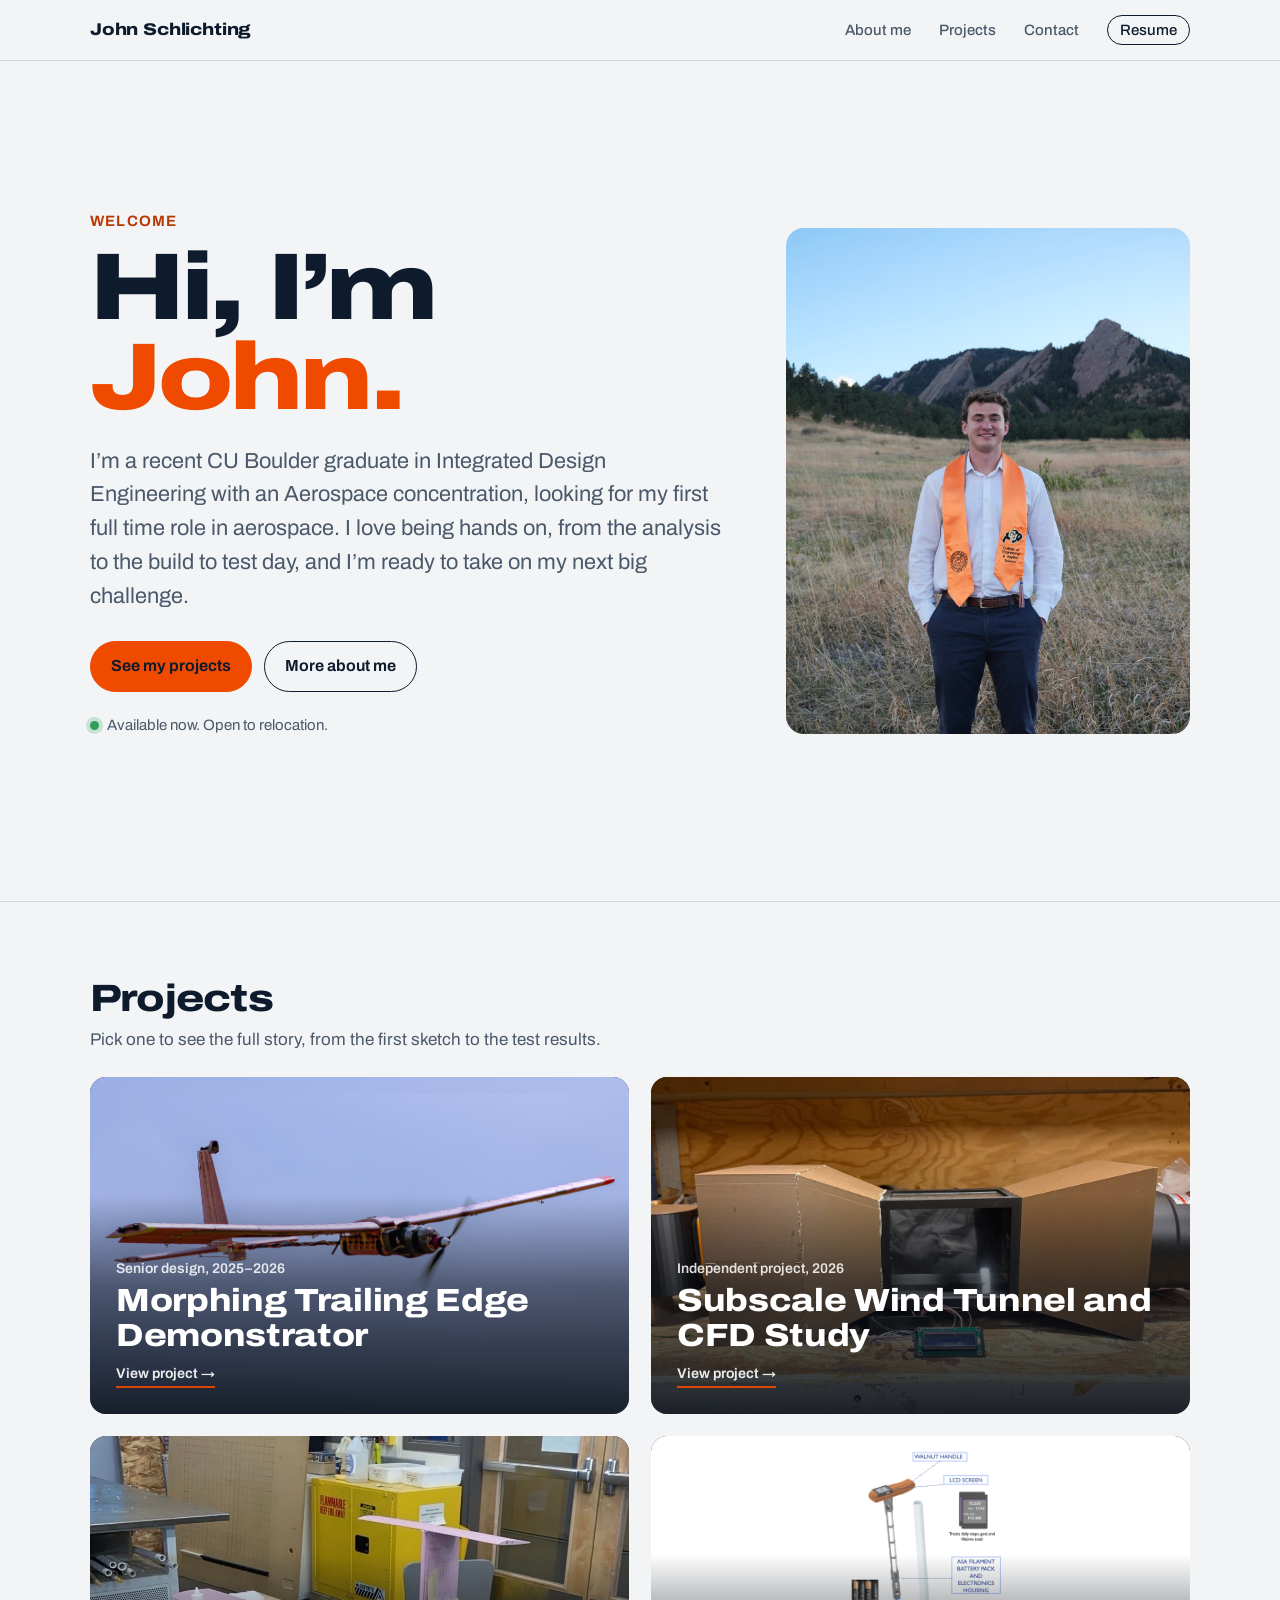
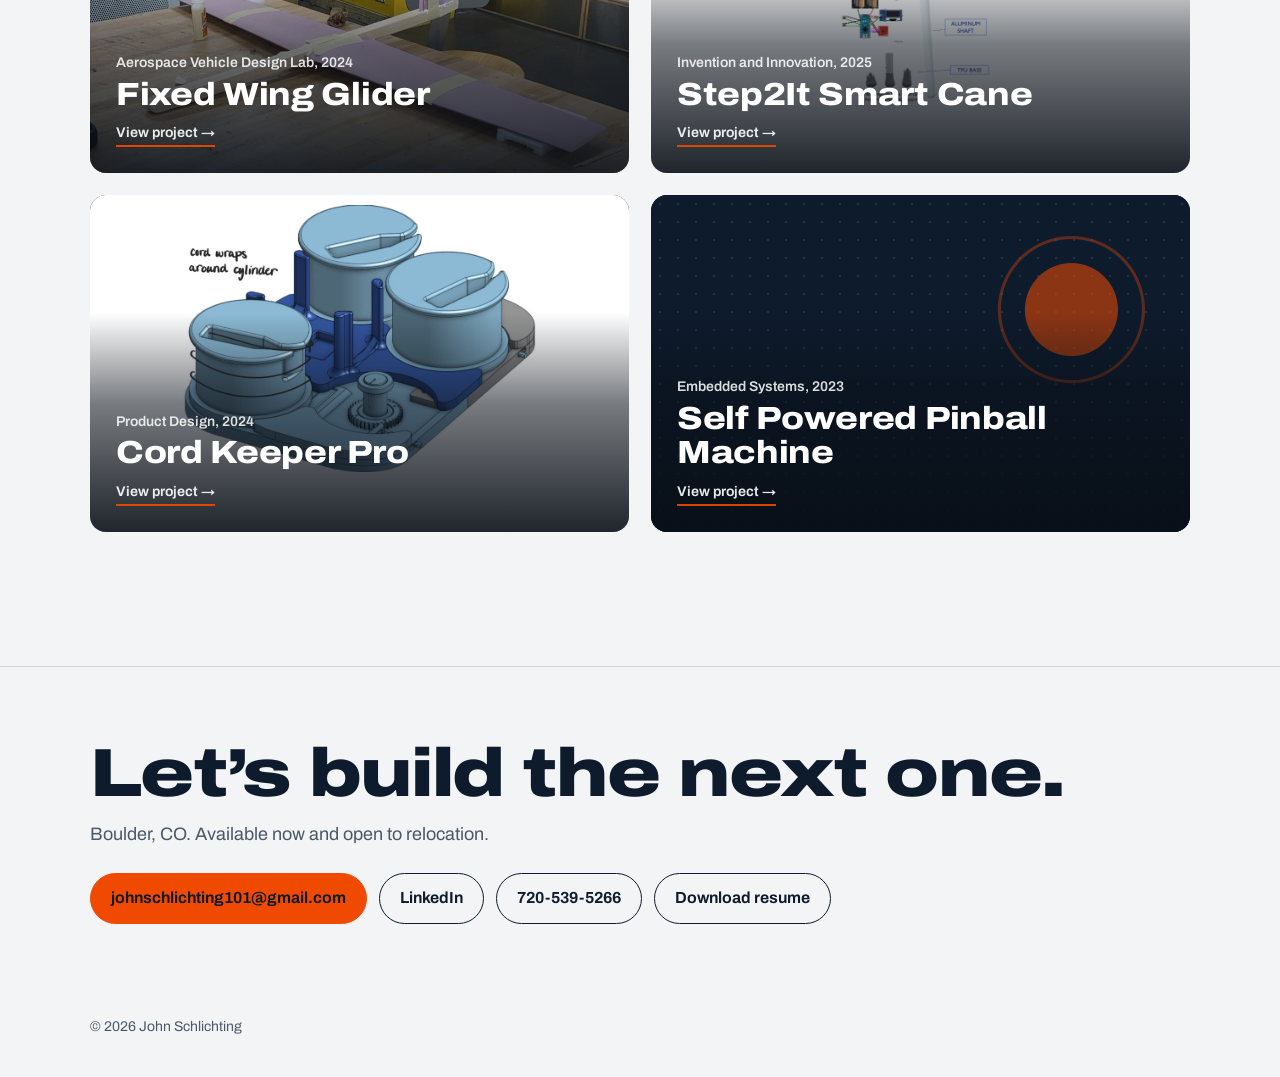
==== commit 47a3f8e8: "Add files via upload" ====
--- a/index.html
+++ b/index.html
@@ -4,769 +4,81 @@
 <meta charset="utf-8">
 <meta name="viewport" content="width=device-width, initial-scale=1">
 <title>John Schlichting, Aerospace Engineer</title>
-<meta name="description" content="Aerospace engineer from CU Boulder. I design, build, and flight-test aircraft: tail sizing and stability, CNC fabrication, and flight test analysis.">
+<meta name="description" content="Recent CU Boulder aerospace graduate. I design, build, and test aircraft and the rigs that test them, and I am looking for my next big challenge.">
 <meta property="og:title" content="John Schlichting, Aerospace Engineer">
-<meta property="og:description" content="Design it. Build it. Fly it. Fix what the model missed.">
-<meta property="og:image" content="https://johnschlichting.com/tail.jpeg">
-<meta property="og:url" content="https://johnschlichting.com">
+<meta property="og:description" content="Recent CU Boulder aerospace graduate. I design, build, and test aircraft and the rigs that test them, and I am looking for my next big challenge.">
+<meta property="og:image" content="https://johnschlichting.com/flight.jpeg">
 <meta name="twitter:card" content="summary_large_image">
 <link rel="icon" href="data:image/svg+xml,%3Csvg xmlns='http://www.w3.org/2000/svg' viewBox='0 0 32 32'%3E%3Crect width='32' height='32' rx='6' fill='%230E1B2C'/%3E%3Cpath d='M6 19 L26 13 L26 16 L6 22 Z' fill='%23F04A00'/%3E%3C/svg%3E">
 <link rel="preconnect" href="https://fonts.googleapis.com">
 <link rel="preconnect" href="https://fonts.gstatic.com" crossorigin>
 <link href="https://fonts.googleapis.com/css2?family=Archivo:wdth,wght@62..125,300..900&display=swap" rel="stylesheet">
-<style>
-/* Color language: blue = the model / analysis, orange = what actually flew. */
-:root{
-  --paper:#F2F4F6;
-  --panel:#FFFFFF;
-  --ink:#0E1B2C;
-  --ink-2:#4A5869;
-  --rule:#CDD5DE;
-  --model:#3F6FA3;
-  --flight:#F04A00;
-  --flight-ink:#B83800;
-  --tint:#E3E9EF;
-  --ok:#2F9E5B;
-  --maxw:1180px;
-  --gutter:clamp(16px,4vw,40px);
-}
-@media (prefers-color-scheme: dark){
-  :root{
-    --paper:#0C141E;
-    --panel:#121D2A;
-    --ink:#E7ECF2;
-    --ink-2:#9AA8B8;
-    --rule:#26364A;
-    --model:#7FA6D3;
-    --flight:#FF6A26;
-    --flight-ink:#FF8A55;
-    --tint:#172435;
-    --ok:#5BC98A;
-  }
-}
-*{box-sizing:border-box}
-html{scroll-behavior:smooth;-webkit-text-size-adjust:100%}
-@media (prefers-reduced-motion: reduce){html{scroll-behavior:auto}}
-body{
-  margin:0;background:var(--paper);color:var(--ink);
-  font-family:"Archivo",system-ui,sans-serif;font-size:17px;line-height:1.55;
-  font-variation-settings:"wdth" 100;-webkit-font-smoothing:antialiased;
-}
-img,video{max-width:100%;display:block}
-a{color:inherit;text-decoration-color:var(--flight);text-underline-offset:3px;text-decoration-thickness:2px}
-a:hover{color:var(--flight-ink)}
-:focus-visible{outline:3px solid var(--flight);outline-offset:3px;border-radius:2px}
-.wrap{max-width:var(--maxw);margin:0 auto;padding:0 var(--gutter)}
-.num{font-variant-numeric:tabular-nums}
-svg text{font-family:"Archivo",system-ui,sans-serif}
-[hidden]{display:none!important}
-
-/* ---------- Nav ---------- */
-.nav{position:sticky;top:0;z-index:20;background:color-mix(in srgb,var(--paper) 88%,transparent);backdrop-filter:blur(10px);-webkit-backdrop-filter:blur(10px);border-bottom:1px solid var(--rule)}
-.nav .wrap{display:flex;align-items:center;justify-content:space-between;height:60px;gap:16px}
-.brand{font-weight:800;font-variation-settings:"wdth" 118;letter-spacing:-.01em;text-decoration:none;font-size:17px;white-space:nowrap}
-.nav ul{display:flex;gap:clamp(12px,2.6vw,28px);list-style:none;margin:0;padding:0;align-items:center}
-.nav ul a{text-decoration:none;font-weight:500;font-size:15px;color:var(--ink-2)}
-.nav ul a:hover{color:var(--ink)}
-.nav .resume-link{color:var(--ink);border:1.5px solid var(--ink);padding:6px 12px;border-radius:999px}
-@media (max-width:560px){.nav .hide-sm{display:none}}
-
-/* ---------- Hero ---------- */
-.hero{padding:clamp(32px,6vw,80px) 0 clamp(28px,4vw,48px)}
-.hero-grid{display:grid;grid-template-columns:1.15fr 1fr;gap:clamp(24px,4vw,64px);align-items:end}
-@media (max-width:860px){.hero-grid{grid-template-columns:1fr}}
-.hero h1{margin:0;font-weight:850;font-variation-settings:"wdth" 125;font-size:clamp(38px,5.3vw,72px);line-height:.96;letter-spacing:-.025em}
-.hero h1 span{display:block}
-.hero h1 .last{color:var(--flight)}
-.hero .lede{font-size:clamp(17px,1.5vw,19px);color:var(--ink-2);max-width:34em;margin:0 0 24px}
-.hero .lede strong{color:var(--ink);font-weight:600}
-.hero .lede a{color:var(--ink);font-weight:600}
-.cta{display:flex;flex-wrap:wrap;gap:12px;align-items:center}
-.btn{display:inline-flex;align-items:center;gap:8px;font:inherit;font-weight:650;font-size:16px;padding:12px 20px;border-radius:999px;text-decoration:none;cursor:pointer;border:1.5px solid var(--ink);background:transparent;color:var(--ink)}
-.btn.primary{background:var(--flight);border-color:var(--flight);color:#0E1B2C}
-.btn.primary:hover{background:#FF5E1A;color:#0E1B2C}
-.btn:hover{color:var(--ink)}
-.status{margin-top:22px;font-size:15px;color:var(--ink-2);display:flex;gap:8px;align-items:center}
-.status .dot{width:9px;height:9px;border-radius:50%;background:var(--ok);box-shadow:0 0 0 4px color-mix(in srgb,var(--ok) 22%,transparent)}
-
-
-/* ---------- Work: tabs ---------- */
-#work{scroll-margin-top:60px}
-.work-head{display:flex;flex-wrap:wrap;justify-content:space-between;align-items:end;gap:20px;padding-top:clamp(24px,4vw,40px);border-top:1px solid var(--rule)}
-.work-head h2{margin:0;font-weight:800;font-variation-settings:"wdth" 120;font-size:clamp(28px,3.6vw,44px);letter-spacing:-.02em;line-height:1.05}
-.work-head p{margin:6px 0 0;color:var(--ink-2);max-width:34em}
-
-.mode{display:grid;grid-template-columns:1fr 1fr;border:1.5px solid var(--ink);border-radius:14px;padding:4px;gap:4px;min-width:min(100%,420px)}
-.mode button{font:inherit;text-align:left;border:0;background:transparent;color:var(--ink);padding:9px 12px;border-radius:10px;cursor:pointer;line-height:1.25}
-.mode button b{display:block;font-size:15px;font-weight:700}
-.mode button span{font-size:13px;color:var(--ink-2)}
-.mode button[aria-pressed="true"]{background:var(--ink);color:var(--paper)}
-.mode button[aria-pressed="true"] span{color:color-mix(in srgb,var(--paper) 75%,transparent)}
-
-.tabbar{position:sticky;top:60px;z-index:10;background:var(--paper);margin-top:24px;border-bottom:1px solid var(--rule)}
-.tabs{display:flex;gap:4px;overflow-x:auto;scrollbar-width:none;-webkit-overflow-scrolling:touch}
-.tabs::-webkit-scrollbar{display:none}
-.tabs button{font:inherit;flex:0 0 auto;text-align:left;border:0;background:transparent;color:var(--ink-2);padding:12px 14px 13px;cursor:pointer;border-bottom:3px solid transparent;margin-bottom:-1px;line-height:1.25}
-.tabs button b{display:block;font-size:15px;font-weight:700;color:var(--ink)}
-.tabs button span{font-size:13px}
-.tabs button[aria-selected="true"]{border-bottom-color:var(--flight)}
-.tabs button[aria-selected="true"] span{color:var(--flight-ink)}
-.tabs button:hover b{color:var(--flight-ink)}
-
-/* Panels */
-.project{padding:clamp(28px,4vw,48px) 0 0;outline:none}
-.p-head{display:grid;grid-template-columns:1.25fr 1fr;gap:clamp(20px,4vw,56px);align-items:start}
-.p-head h3{margin:0 0 8px;font-weight:800;font-variation-settings:"wdth" 118;font-size:clamp(28px,3.8vw,46px);line-height:1.02;letter-spacing:-.02em}
-.p-meta{color:var(--ink-2);font-size:15px;margin:0 0 16px}
-.p-pitch{font-size:clamp(18px,1.7vw,21px);line-height:1.5;margin:0;max-width:36em}
-.role{background:var(--panel);border:1px solid var(--rule);border-left:4px solid var(--flight);border-radius:10px;padding:16px 18px}
-.role h4{margin:0 0 4px;font-size:14px;font-weight:600;color:var(--ink-2)}
-.role p{margin:0;font-weight:600;font-size:17px;line-height:1.4}
-.specs{display:grid;grid-template-columns:repeat(6,1fr);margin:28px 0 0;border-top:1px solid var(--rule);border-bottom:1px solid var(--rule)}
-.specs div{padding:14px 12px 14px 0}
-.specs dt{font-size:13px;color:var(--ink-2)}
-.specs dd{margin:2px 0 0;font-size:clamp(18px,1.8vw,22px);font-weight:700;font-variation-settings:"wdth" 108;font-variant-numeric:tabular-nums}
-@media (max-width:860px){.p-head{grid-template-columns:1fr}.specs{grid-template-columns:repeat(3,1fr)}}
-
-/* Summary view */
-.sum{display:grid;grid-template-columns:1.1fr 1fr;gap:clamp(20px,4vw,48px);margin-top:28px;align-items:start}
-.sum img{width:100%;aspect-ratio:4/3;object-fit:cover;border-radius:14px;background:var(--tint);cursor:zoom-in}
-.sum h4{margin:0 0 12px;font-size:16px;font-weight:700}
-.takeaways{list-style:none;margin:0;padding:0}
-.takeaways li{padding:12px 0 12px 22px;border-top:1px solid var(--rule);position:relative}
-.takeaways li:first-child{border-top:0;padding-top:0}
-.takeaways li::before{content:"";position:absolute;left:0;top:20px;width:9px;height:9px;border-radius:50%;background:var(--flight)}
-.takeaways li:first-child::before{top:8px}
-.takeaways b{font-weight:650}
-.deeper{margin-top:20px}
-@media (max-width:860px){.sum{grid-template-columns:1fr}}
-
-/* Full view building blocks */
-.three{display:grid;grid-template-columns:repeat(3,1fr);gap:clamp(18px,3vw,36px);margin-top:32px}
-.three h4{margin:0 0 8px;font-size:16px;font-weight:700}
-.three ul{margin:0;padding-left:18px}
-.three li{margin-bottom:6px}
-.three p{margin:0}
-@media (max-width:860px){.three{grid-template-columns:1fr}}
-.quote{margin:32px 0 0;padding:18px 0 0;border-top:1px solid var(--rule);font-size:clamp(18px,1.8vw,22px);font-weight:500;max-width:40em}
-.quote cite{display:block;font-style:normal;font-size:14px;color:var(--ink-2);margin-top:6px}
-
-.instruments{display:grid;grid-template-columns:1.3fr 1fr;gap:16px;margin-top:32px}
-.instruments.alt{grid-template-columns:1fr 1.3fr}
-@media (max-width:900px){.instruments,.instruments.alt{grid-template-columns:1fr}}
-.panel{background:var(--panel);border:1px solid var(--rule);border-radius:14px;padding:clamp(16px,2.4vw,24px)}
-.panel h4{margin:0 0 4px;font-size:17px;font-weight:700}
-.panel .sub{margin:0 0 14px;color:var(--ink-2);font-size:15px}
-.legend{display:flex;flex-wrap:wrap;gap:14px;font-size:13px;color:var(--ink-2);margin-top:10px}
-.legend i{display:inline-block;width:18px;height:3px;border-radius:2px;vertical-align:middle;margin-right:6px}
-
-.sm-svg{width:100%;height:auto;overflow:visible}
-.sm-read{display:flex;flex-wrap:wrap;gap:6px 22px;align-items:baseline;margin:6px 0 8px}
-.sm-read .big{font-size:40px;font-weight:800;font-variation-settings:"wdth" 112;line-height:1}
-.sm-read .zone{font-weight:600}
-.sm-note{font-size:15px;color:var(--ink-2);min-height:3em;margin:0 0 12px}
-input[type=range]{width:100%;accent-color:var(--flight);height:28px}
-.row{display:flex;justify-content:space-between;align-items:center;gap:12px;flex-wrap:wrap}
-.linkbtn{font:inherit;font-size:15px;font-weight:650;background:none;border:0;color:var(--ink);text-decoration:underline;text-decoration-color:var(--flight);text-underline-offset:4px;text-decoration-thickness:2px;cursor:pointer;padding:4px 0}
-.linkbtn:hover{color:var(--flight-ink)}
-
-.gauge{margin:14px 0 18px}
-.gauge .lbl{display:flex;justify-content:space-between;font-size:15px;margin-bottom:6px}
-.gauge .lbl b{font-variant-numeric:tabular-nums}
-.track{position:relative;height:12px;border-radius:6px;background:var(--tint)}
-.band{position:absolute;top:0;bottom:0;background:color-mix(in srgb,var(--model) 30%,transparent);border-radius:6px}
-.mark{position:absolute;top:-5px;width:4px;height:22px;background:var(--flight);border-radius:2px;transform:translateX(-2px)}
-.ticks{display:flex;justify-content:space-between;font-size:12px;color:var(--ink-2);margin-top:4px;font-variant-numeric:tabular-nums}
-
-.log{list-style:none;margin:0;padding:0}
-.log li{display:grid;grid-template-columns:auto 1fr;gap:12px;padding:12px 0;border-top:1px solid var(--rule)}
-.log li:first-child{border-top:0;padding-top:0}
-.log .n{font-weight:800;font-variation-settings:"wdth" 112;font-size:15px;white-space:nowrap}
-.log .n small{display:block;font-weight:600;font-size:12px;color:var(--ok)}
-.log .n small.warn{color:var(--flight-ink)}
-.log p{margin:0;font-size:15px}
-
-.glide-grid{display:grid;grid-template-columns:1.6fr 1fr;gap:clamp(18px,3vw,36px);align-items:center}
-@media (max-width:900px){.glide-grid{grid-template-columns:1fr}}
-.glide svg{width:100%;height:auto}
-.gap-stat{font-size:clamp(44px,6vw,72px);font-weight:850;font-variation-settings:"wdth" 120;line-height:.95;letter-spacing:-.02em;color:var(--flight)}
-.gap-stat + p{margin:6px 0 16px;color:var(--ink-2)}
-.why{margin:0;padding-left:18px}
-.why li{margin-bottom:6px}
-
-.media{display:grid;grid-template-columns:repeat(12,1fr);gap:12px;margin-top:28px}
-.media figure{margin:0}
-.media img{width:100%;height:100%;object-fit:cover;border-radius:12px;background:var(--tint);cursor:zoom-in}
-.media .fit img{object-fit:contain;background:var(--tint)}
-.media video{width:100%;border-radius:12px;background:#000;aspect-ratio:16/9;object-fit:contain}
-.media .frame{aspect-ratio:4/3;overflow:hidden;border-radius:12px}
-.media figcaption{font-size:13px;color:var(--ink-2);margin-top:6px}
-.s4{grid-column:span 4}.s6{grid-column:span 6}.s12{grid-column:span 12}
-.s8{grid-column:span 8}
-@media (max-width:760px){.s4,.s6{grid-column:span 12}}
-
-.writeup{margin-top:32px;border-top:1px solid var(--rule);padding-top:24px}
-.writeup > h4{margin:0 0 16px;font-size:18px;font-weight:700}
-.writeup .cols{columns:2 340px;column-gap:40px}
-.writeup .cols > div{break-inside:avoid;margin-bottom:18px}
-.writeup h5{margin:0 0 4px;font-size:15px;font-weight:700}
-.writeup p{margin:0;font-size:16px;color:var(--ink-2)}
-.writeup p strong{color:var(--ink);font-weight:600}
-
-.figrow{display:flex;flex-wrap:wrap;gap:22px;margin-top:4px}
-.figrow div{min-width:96px;max-width:170px}
-.figrow b{display:block;font-size:26px;font-weight:800;font-variation-settings:"wdth" 110;font-variant-numeric:tabular-nums;line-height:1.1}
-.figrow span{font-size:13px;color:var(--ink-2)}
-.wip-card{background:var(--ink);color:var(--paper);border-radius:14px;padding:clamp(20px,3vw,32px);margin-top:28px}
-.wip-card p{margin:0;max-width:44em}
-@media (prefers-color-scheme: dark){.wip-card{background:var(--panel);color:var(--ink);border:1px solid var(--rule)}}
-.next{display:flex;justify-content:space-between;gap:16px;margin-top:40px;padding-top:18px;border-top:1px solid var(--rule)}
-
-/* Mode visibility */
-body[data-mode="summary"] .full{display:none!important}
-body[data-mode="full"] .summary-only{display:none!important}
-
-/* ---------- Skills ---------- */
-.band-sec{padding:clamp(56px,8vw,104px) 0 0}
-.sec-title{margin:0 0 8px;font-weight:800;font-variation-settings:"wdth" 120;font-size:clamp(26px,3.2vw,38px);letter-spacing:-.02em;line-height:1.05}
-.sec-sub{margin:0 0 24px;color:var(--ink-2)}
-.skills{width:100%;border-collapse:collapse}
-.skills th,.skills td{text-align:left;vertical-align:top;padding:16px 16px 16px 0;border-top:1px solid var(--rule)}
-.skills thead th{font-size:13px;font-weight:600;color:var(--ink-2);border-top:0;padding-top:0;padding-bottom:10px}
-.skills tbody th{font-size:17px;font-weight:700;width:22%}
-.skills td.items{width:54%}
-.chips{display:flex;flex-wrap:wrap;gap:6px}
-.chips span{font-size:14px;background:var(--panel);border:1px solid var(--rule);padding:4px 10px;border-radius:7px;line-height:1.4}
-.proof{display:flex;flex-wrap:wrap;gap:6px 14px;font-size:15px}
-.proof a{font-weight:600}
-@media (max-width:760px){
-  .skills thead{display:none}
-  .skills tr{display:block;border-top:1px solid var(--rule);padding:16px 0}
-  .skills th,.skills td{display:block;border:0;padding:0;width:auto!important}
-  .skills tbody th{margin-bottom:10px}
-  .skills td.used{margin-top:12px}
-  .skills td.used::before{content:"Used in";display:block;font-size:13px;color:var(--ink-2);margin-bottom:4px}
-}
-
-/* ---------- About & contact ---------- */
-.about{display:grid;grid-template-columns:.8fr 1.4fr;gap:clamp(20px,4vw,48px);align-items:center}
-.about img{width:100%;aspect-ratio:4/5;object-fit:cover;border-radius:14px;background:var(--tint);cursor:zoom-in}
-.about p{margin:0 0 14px;font-size:18px;max-width:38em}
-.about p:last-child{margin-bottom:0}
-@media (max-width:760px){.about{grid-template-columns:1fr}.about img{aspect-ratio:16/10;max-height:340px}}
-.contact{margin-top:clamp(56px,8vw,104px);padding:clamp(40px,6vw,72px) 0;border-top:1px solid var(--rule)}
-.contact h2{margin:0 0 14px;font-weight:850;font-variation-settings:"wdth" 125;font-size:clamp(34px,5.4vw,68px);letter-spacing:-.025em;line-height:1}
-.contact p{color:var(--ink-2);margin:0 0 24px;font-size:18px}
-footer{padding:20px 0 40px;color:var(--ink-2);font-size:14px}
-
-dialog.lb{border:0;padding:0;background:transparent;max-width:min(1200px,94vw);max-height:92vh}
-dialog.lb::backdrop{background:rgba(6,12,20,.86)}
-dialog.lb img{max-height:84vh;width:auto;border-radius:10px;margin:0 auto}
-dialog.lb p{color:#E7ECF2;text-align:center;font-size:14px;margin:10px 0 0}
-dialog.lb button{position:fixed;top:16px;right:16px;font:inherit;font-weight:600;background:#fff;color:#0E1B2C;border:0;border-radius:999px;padding:8px 14px;cursor:pointer}
-</style>
+<link rel="stylesheet" href="styles.css">
 </head>
-<body data-mode="summary">
+<body class="home">
 
 <nav class="nav" aria-label="Main">
   <div class="wrap">
-    <a class="brand" href="#top">John Schlichting</a>
+    <a class="brand" href="index.html"><span class="full-name">John Schlichting</span><span class="short-name">John S.</span></a>
     <ul>
-      <li><a href="#work">Work</a></li>
-      <li class="hide-sm"><a href="#skills">Skills</a></li>
-      <li><a href="#about">About</a></li>
-      <li><a class="resume-link" href="https://johnschlichting.com/JRS_Resume1.pdf" target="_blank" rel="noopener">Resume</a></li>
+      <li><a href="about.html">About me</a></li>
+      <li><a href="#projects">Projects</a></li>
+      <li><a href="#contact">Contact</a></li>
+      <li><a class="resume-link" href="John_Schlichting_Resume.pdf" download>Resume</a></li>
     </ul>
   </div>
 </nav>
 
 <main id="top">
-
-<header class="hero">
-  <div class="wrap hero-grid">
-    <h1><span>Design it.</span><span>Build it.</span><span class="last">Fly it.</span></h1>
+<header class="welcome">
+  <div class="wrap welcome-grid">
     <div>
-      <p class="lede">I recently graduated from CU Boulder in Integrated Design Engineering with an Aerospace concentration, and I&rsquo;ve built and flown two aircraft with my teams. The latest was my senior design project, the <a href="#work" data-open="mte">MTE demonstrator</a>, where I <strong>owned the full tail from sizing to first flight</strong>. Now I&rsquo;m building my own <a href="#work" data-open="tunnel">sub scale wind tunnel</a> at home.</p>
+      <p class="hello">Welcome</p>
+      <h1>Hi, I&rsquo;m <span>John.</span></h1>
+      <p class="intro">I&rsquo;m a recent CU Boulder graduate in Integrated Design Engineering with an Aerospace concentration, looking for my first full time role in aerospace. I love being hands on, from the analysis to the build to test day, and I&rsquo;m ready to take on my next big challenge.</p>
       <div class="cta">
-        <a class="btn primary" href="#work" data-open="mte">See my projects</a>
-        <a class="btn" href="https://johnschlichting.com/JRS_Resume1.pdf" target="_blank" rel="noopener">Download resume</a>
+        <a class="btn primary" href="#projects">See my projects</a>
+        <a class="btn" href="about.html">More about me</a>
       </div>
       <p class="status"><span class="dot" aria-hidden="true"></span>Available now. Open to relocation.</p>
     </div>
+    <img class="welcome-photo" src="flatirons.JPG" alt="John Schlichting in his graduation stole in front of the Flatirons in Boulder">
   </div>
 </header>
 
-<section id="work" aria-labelledby="work-title">
+<section class="projects-sec" id="projects" aria-labelledby="pr-t">
   <div class="wrap">
-    <div class="work-head">
-      <div>
-        <h2 id="work-title">Selected work</h2>
-        <p>Five projects taken from a blank page to something that flew, worked, or had a business case, plus what I&rsquo;m building now.</p>
-      </div>
-      <div class="mode" role="group" aria-label="How much detail to show">
-        <button type="button" data-mode="summary" aria-pressed="true"><b>Summary</b><span>30 second read per project</span></button>
-        <button type="button" data-mode="full" aria-pressed="false"><b>Engineering deep dive</b><span>Analysis, data, and process</span></button>
-      </div>
-    </div>
-
-    <div class="tabbar">
-      <div class="tabs" role="tablist" aria-label="Projects">
-        <button role="tab" id="tab-mte" aria-controls="mte" aria-selected="true" tabindex="0"><b>MTE demonstrator</b><span>Senior design, 2026</span></button>
-        <button role="tab" id="tab-glider" aria-controls="glider" aria-selected="false" tabindex="-1"><b>Fixed-wing glider</b><span>Design lab, 2024</span></button>
-        <button role="tab" id="tab-step2it" aria-controls="step2it" aria-selected="false" tabindex="-1"><b>Step2It cane</b><span>Product and business, 2025</span></button>
-        <button role="tab" id="tab-cordkeeper" aria-controls="cordkeeper" aria-selected="false" tabindex="-1"><b>Cord Keeper Pro</b><span>Medical device, 2024</span></button>
-        <button role="tab" id="tab-pinball" aria-controls="pinball" aria-selected="false" tabindex="-1"><b>Self powered pinball</b><span>Embedded, 2023</span></button>
-        <button role="tab" id="tab-tunnel" aria-controls="tunnel" aria-selected="false" tabindex="-1"><b>Home wind tunnel</b><span>In progress</span></button>
-      </div>
-    </div>
-
-    <!-- ===================== MTE ===================== -->
-    <article class="project" id="mte" role="tabpanel" aria-labelledby="tab-mte" tabindex="-1">
-      <div class="p-head">
-        <div>
-          <h3>Morphing Trailing Edge demonstrator</h3>
-          <p class="p-meta">Smead Aerospace senior design, Prototype Team, 2025&ndash;2026</p>
-          <p class="p-pitch">A sub scale RC aircraft built to prove a morphing trailing edge works as a high lift device, part of a clean sheet transport concept targeting 50% better fuel efficiency than the 737 MAX&nbsp;8.</p>
-        </div>
-        <div class="role"><h4>My role</h4><p>I was responsible for the the complete tail system, from sizing, stability analysis, CAD and hand fabrication of the entire empennage.</p></div>
-      </div>
-      <dl class="specs">
-        <div><dt>Wingspan</dt><dd>2.15 m</dd></div>
-        <div><dt>Mass</dt><dd>4.1 kg</dd></div>
-        <div><dt>Aspect ratio</dt><dd>6.82</dd></div>
-        <div><dt>Stall speed</dt><dd>9.8 m/s</dd></div>
-        <div><dt>Static margin</dt><dd>~18%</dd></div>
-        <div><dt>Succesful Flights</dt><dd>3</dd></div>
-      </dl>
-
-      <div class="sum summary-only">
-        <img src="https://johnschlichting.com/flight.jpeg" alt="The MTE demonstrator in flight" data-zoom loading="lazy" style="aspect-ratio:auto;height:auto">
-        <div>
-          <h4>Key takeaways</h4>
-          <ul class="takeaways">
-            <li><b>Designed for a safe first flight.</b> Sized the vertical tail to favor a correctable spiral over Dutch roll, and accepted ~18% static margin over the 15% target.</li>
-            <li><b>Built every part of the tail myself,</b> from CNC cut NACA 0012 foam surfaces to a basswood and carbon fiber empennage box.</li>
-            <li><b>Three successful flights,</b> ending with the first in flight MTE deflection. The test pilot called it the best handling senior project airplane he&rsquo;d flown.</li>
-            <li><b>MTE validated in the wind wall:</b> over 100% C<sub>L</sub> increase at 0&deg; AoA.</li>
-          </ul>
-          <div class="deeper"><button class="linkbtn" type="button" data-go="full">See the stability analysis and flight data</button></div>
-        </div>
-      </div>
-
-      <div class="full">
-        <div class="three">
-          <div>
-            <h4>What I did</h4>
-            <ul>
-              <li>Sized both stabilizers with volume coefficients: V<sub>H</sub> = 0.685, V<sub>V</sub> = 0.0403</li>
-              <li>Set CG at 0.43&nbsp;m against a neutral point at 0.487&nbsp;m over a 0.315&nbsp;m MAC</li>
-              <li>Fabricated NACA 0012 surfaces surfaces on a 4-axis CNC foam cutter</li>
-              <li>Built the basswood and carbon fiber empennage box by hand</li>
-            </ul>
-          </div>
-          <div>
-            <h4>The call I made</h4>
-            <p>I designed the tail to favor spiral instability over Dutch roll. A spiral is a slow, tightening descending turn, and a pilot can fix it with basic stick input. Dutch roll is an out of phase yaw and roll oscillation, and it's much harder to recover from. To get there, I sized the vertical stabilizer toward the upper end of the recommended range, since more vertical tail area strengthens directional stability and pushes the aircraft toward spiral.</p>
-          </div>
-          <div>
-            <h4>Result</h4>
-            <ul>
-              <li>Three successful flights, ending with the first in-flight MTE deflection</li>
-              <li>Wind tunnel: over 100% C<sub>L</sub> increase at 0&deg; AoA, neutral to 30&deg; MTE</li>
-              <li>Over 30% C<sub>L</sub> increase at 5&deg; AoA, significant across all deflections</li>
-            </ul>
-          </div>
-        </div>
-
-        <div class="instruments">
-          <div class="panel">
-            <h4>Static margin, live</h4>
-            <p class="sub">Move the CG and see why I landed at 18%. Neutral point and MAC are the as-built values.</p>
-            <svg class="sm-svg" viewBox="0 0 600 120" role="img" aria-labelledby="sm-desc">
-              <desc id="sm-desc">Axis from 0.36 to 0.50 meters aft of the nose showing the CG position relative to the neutral point at 0.487 meters.</desc>
-              <line x1="20" y1="70" x2="580" y2="70" stroke="var(--rule)" stroke-width="2"/>
-              <g id="sm-ticks" font-size="15" fill="var(--ink-2)"></g>
-              <rect id="sm-span" y="64" height="12" rx="3" fill="color-mix(in srgb,var(--flight) 25%,transparent)"/>
-              <g id="np">
-                <line y1="30" y2="96" stroke="var(--model)" stroke-width="3"/>
-                <text y="20" text-anchor="middle" font-size="16" font-weight="700" fill="var(--model)">NP 0.487 m</text>
-              </g>
-              <g id="cg">
-                <circle cy="70" r="13" fill="var(--panel)" stroke="var(--flight)" stroke-width="3"/>
-                <path d="M0 -13 A13 13 0 0 1 13 0 L0 0 Z M0 13 A13 13 0 0 1 -13 0 L0 0 Z" transform="translate(0,70)" fill="var(--flight)"/>
-                <text id="cg-label" y="114" text-anchor="middle" font-size="16" font-weight="700" fill="var(--flight-ink)">CG</text>
-              </g>
-            </svg>
-            <div class="sm-read" aria-live="polite">
-              <span class="big num" id="sm-val">18.1%</span>
-              <span class="zone" id="sm-zone">Balanced, biased stable</span>
-            </div>
-            <p class="sm-note" id="sm-note">As flown. A little more stable than the 15% target, traded for confidence on a first flight.</p>
-            <label for="cg-range" class="sub" style="display:block;margin:0">CG position aft of nose</label>
-            <input id="cg-range" type="range" min="0.380" max="0.484" step="0.001" value="0.430" aria-describedby="sm-note">
-            <div class="row">
-              <div class="legend"><span><i style="background:var(--model)"></i>Model: neutral point</span><span><i style="background:var(--flight)"></i>Flight: CG</span></div>
-              <button class="linkbtn" type="button" id="sm-reset">Back to as-flown</button>
-            </div>
-          </div>
-          <div class="panel">
-            <h4>Tail sizing vs. recommended range</h4>
-            <p class="sub">Light aircraft guidance shaded in blue, my values in orange.</p>
-            <div class="gauge">
-              <div class="lbl"><span>Horizontal, V<sub>H</sub></span><b>0.685</b></div>
-              <div class="track"><div class="band" style="left:25%;width:50%"></div><div class="mark" style="left:60.63%"></div></div>
-              <div class="ticks"><span>0.2</span><span>0.4</span><span>0.6</span><span>0.8</span><span>1.0</span></div>
-            </div>
-            <div class="gauge">
-              <div class="lbl"><span>Vertical, V<sub>V</sub></span><b>0.0403</b></div>
-              <div class="track"><div class="band" style="left:16.67%;width:50%"></div><div class="mark" style="left:50.5%"></div></div>
-              <div class="ticks"><span>0.01</span><span>0.025</span><span>0.04</span><span>0.055</span><span>0.07</span></div>
-            </div>
-            <p class="sub" style="margin:0">Both tail volumes sit high in their ranges on purpose. V<sub>H</sub> and V<sub>V</sub> give strong pitch and yaw authority and extra stability, and high V<sub>V</sub> pushes the aircraft toward a correctable spiral over Dutch roll. A tip mounted camera requirement, pushed V<sub>V</sub> higher and put more weight aft, so I used a 0.6 taper ratio on the vertical stabilizer to help reduce weight and induced drag.</p>
-          </div>
-        </div>
-
-        <div class="instruments alt">
-          <div class="panel">
-            <h4>Flight log</h4>
-            <p class="sub">Each flight expanded the envelope one step.</p>
-            <ol class="log">
-              <li><span class="n">Flight 1<small>Success</small></span><p>CU Flight Ops airworthiness check. Stable pattern, trim established.</p></li>
-              <li><span class="n">Flight 2<small>Success</small></span><p>Test pilot handoff. Roll, pitch, and yaw authority demonstrated, positive static and dynamic stability. Camera mount added to the vertical stabilizer.</p></li>
-              <li><span class="n">Flight 3<small>Success</small><small class="warn">Anomaly logged</small></span><p>First MTE deflection at 20&deg; with GPS telemetry. A torsional aeroelastic event occurred under high speed asymmetric MTE loading.</p></li>
-            </ol>
-          </div>
-          <div class="panel">
-            <h4>First takeoff</h4>
-            <p class="sub">Flight 1, CU Flight Ops airworthiness check.</p>
-            <video controls preload="none" playsinline poster="https://johnschlichting.com/flight.jpeg" style="width:100%;border-radius:10px;background:#000;aspect-ratio:16/9;object-fit:contain">
-              <source src="https://johnschlichting.com/first_flight.mov" type="video/mp4">
-              <source src="https://johnschlichting.com/first_flight.mov" type="video/quicktime">
-            </video>
-          </div>
-        </div>
-
-        <div class="media">
-          <figure class="s4"><div class="frame"><img src="https://johnschlichting.com/tailCAD.png" alt="Onshape CAD model of the tail assembly" loading="lazy" data-zoom></div><figcaption>Tail assembly in Onshape</figcaption></figure>
-          <figure class="s4 fit"><div class="frame"><img src="https://johnschlichting.com/tail.jpeg" alt="The finished tail assembly, fabricated by hand" loading="lazy" data-zoom></div><figcaption>Finished tail, fabricated by hand</figcaption></figure>
-          <figure class="s4"><div class="frame"><img src="https://johnschlichting.com/MTEteam.jpeg" alt="The Prototype and IT teams with the aircraft" loading="lazy" data-zoom></div><figcaption>Prototype and IT teams</figcaption></figure>
-        </div>
-
-        <div class="writeup">
-          <h4>Design notes</h4>
-          <div class="cols">
-            <div><h5>Every tail decision moves the CG</h5><p>A bigger horizontal stabilizer buys pitch authority but adds weight far aft, eroding static margin. A bigger vertical guards against Dutch roll at the same penalty. I sized both against light aircraft ranges: <strong>V<sub>H</sub> 0.685</strong> in 0.4&ndash;0.8 and <strong>V<sub>V</sub> 0.0403</strong> in 0.02&ndash;0.05.</p></div>
-            <div><h5>Why 18% and not 15%</h5><p>Too stable and the aircraft goes sluggish, damping the pitch response we needed to measure MTE effects. Too little and gusts cause outsized pitch reactions on an untested airframe. The extra margin was a deliberate trade.</p></div>
-            <div><h5>Airfoil</h5><p>NACA 0012 on both surfaces, symmetric, so zero pitching moment at zero AoA, and well documented at our low Reynolds numbers.</p></div>
-            <div><h5>Structure</h5><p>Lifting surface spars pass through and intersect the main carbon spar rather than stopping at it, improving load transfer in bending and torsion. The CNC cut spar channels in the same pass as the airfoil, so their locations were exact. Control surfaces hang on continuous living hinges.</p></div>
-            <div><h5>A gap I caught in assembly</h5><p>I hadn&rsquo;t allocated a servo mount. I added a basswood block forward of the empennage box for a rigid mount with short, direct linkages.</p></div>
-            <div><h5>Wind wall validation</h5><p>Custom load cell stand at Re &asymp; 155,000. Over 100% C<sub>L</sub> increase at 0&deg; AoA from neutral to 30&deg; MTE, and over 30% at 5&deg; AoA, statistically significant across all deflection angles.</p></div>
-          </div>
-        </div>
-      </div>
-      <div class="next"><span></span><button class="linkbtn" type="button" data-next="glider">Next: Fixed-wing glider</button></div>
-    </article>
-
-    <!-- ===================== Glider ===================== -->
-    <article class="project" id="glider" role="tabpanel" aria-labelledby="tab-glider" tabindex="-1" hidden>
-      <div class="p-head">
-        <div>
-          <h3>Fixed wing glider</h3>
-          <p class="p-meta">Aerospace Vehicle Design Lab, Summer 2024, team project</p>
-          <p class="p-pitch">We designed, built, and hand-launched a 1 m fixedwing glider with a goal of gliding 100 m from a 14.5 m height. Our glider fell well short of our model's prediction, and this is where I learned the difference between prediction models and reality</p>
-        </div>
-        <div class="role"><h4>My role</h4><p>Configuration trade, MATLAB sizing and sensitivity study, CNC fabrication, and flight test with my team.</p></div>
-      </div>
-      <dl class="specs">
-        <div><dt>Wingspan</dt><dd>1.0 m</dd></div>
-        <div><dt>Aspect ratio</dt><dd>7</dd></div>
-        <div><dt>Wing airfoil</dt><dd>Eppler 393</dd></div>
-        <div><dt>Predicted</dt><dd>140 m</dd></div>
-        <div><dt>Best flight</dt><dd>51.6 m</dd></div>
-      </dl>
-
-      <div class="panel glide" style="margin-top:28px">
-        <div class="glide-grid">
-          <div>
-            <h4>Predicted vs. flown</h4>
-            <p class="sub">Distances to scale horizontally. Height exaggerated for readability.</p>
-            <svg viewBox="0 0 620 230" role="img" aria-labelledby="gl-desc">
-              <desc id="gl-desc">From a 14.5 meter launch, the model predicted 140 meters of range, the requirement was 100 meters, and the best actual flight reached 51.6 meters.</desc>
-              <line x1="30" y1="190" x2="600" y2="190" stroke="var(--ink-2)" stroke-width="1.5"/>
-              <rect x="10" y="40" width="20" height="150" fill="var(--tint)" stroke="var(--rule)"/>
-              <text x="36" y="36" font-size="13" fill="var(--ink-2)">Launch, 14.5 m</text>
-              <line x1="425.7" y1="182" x2="425.7" y2="198" stroke="var(--ink-2)" stroke-width="2"/>
-              <text x="425.7" y="214" text-anchor="middle" font-size="13" fill="var(--ink-2)">Requirement 100 m</text>
-              <path id="pred" d="M30 40 L584 190" fill="none" stroke="var(--model)" stroke-width="3" stroke-dasharray="8 7"/>
-              <line x1="584" y1="182" x2="584" y2="198" stroke="var(--model)" stroke-width="2"/>
-              <text x="590" y="214" text-anchor="end" font-size="13" font-weight="700" fill="var(--model)">Model 140 m</text>
-              <path id="act" d="M30 40 L234.2 190" fill="none" stroke="var(--flight)" stroke-width="4" stroke-linecap="round"/>
-              <circle id="act-end" cx="234.2" cy="190" r="6" fill="var(--flight)"/>
-              <text id="act-lbl" x="234.2" y="214" text-anchor="middle" font-size="13" font-weight="700" fill="var(--flight-ink)">Flown 51.6 m</text>
-            </svg>
-            <div class="row">
-              <div class="legend"><span><i style="background:var(--model)"></i>MATLAB model</span><span><i style="background:var(--flight)"></i>Best measured flight</span></div>
-              <button class="linkbtn" type="button" id="replay">Replay the flight</button>
-            </div>
-          </div>
-          <div>
-            <div class="gap-stat num">&minus;63%</div>
-            <p>Best flight vs. predicted range</p>
-            <h4 style="margin:0 0 8px;font-size:16px">Why it fell short</h4>
-            <ul class="why">
-              <li>Our glider stalled on nearly every flight due to the trim AoA being too high, airspeed too low</li>
-              <li>Launch angle and velocity weren&rsquo;t in the model, and they decided whether it entered a stable glide</li>
-              <li>The analysis wasn&rsquo;t wrong. It was incomplete and I carried this mindset into future projects.</li>
-            </ul>
-          </div>
-        </div>
-      </div>
-
-      <div class="summary-only deeper"><button class="linkbtn" type="button" data-go="full">See the sizing study, drag polar, and flight video</button></div>
-
-      <div class="full">
-        <div class="three">
-          <div>
-            <h4>What we did</h4>
-            <ul>
-              <li>MATLAB sensitivity sweep on every major sizing parameter, doubling or halving each until range peaked, then bisecting to the optimum. Wing area dominated range, so we maximized it up to the 1 m span limit, and we kept the fuselage small and light</li>
-<li>Drag polar by component buildup (C<sub>D0</sub> = 0.0396) with the Obert model for span efficiency, used to find max L/D for range and the different speed for max endurance</li>
-<li>3D lift curve corrected from 2D Eppler 393 data, with airfoil data matched to our expected Reynolds number</li>
-            </ul>
-          </div>
-          <div>
-            <h4>The call we made</h4>
-            <p>We researched several configurations, including a twin fuselage modeled on the Virgin GlobalFlyer and a high aspect ratio sailplane modeled on the AS 33. Both were too complex to fabricate and model within our 1 m span limit and 10 week schedule. We chose a conventional high wing and T-tail, a layout based on well performing gliders that we could build, modify, and model with confidence.</p>
-          </div>
-          <div>
-            <h4>Iteration</h4>
-            <p>Initial configuration testing showed a nose dive with a fixed tail. We added adjustable tail incidence and found ~5&deg; gave trimmed flight through test flights.</p>
-          </div>
-        </div>
-        <div class="media">
-          <figure class="s4"><div class="frame"><img src="https://johnschlichting.com/glider.JPG" alt="The finished fixed-wing glider" loading="lazy" data-zoom></div><figcaption>Final aircraft</figcaption></figure>
-          <figure class="s4"><div class="frame"><img src="https://johnschlichting.com/glider_liftcurve.png" alt="3D lift curve slope for the Eppler 393 wing from MATLAB" loading="lazy" data-zoom></div><figcaption>3D lift curve, Eppler 393 (MATLAB)</figcaption></figure>
-          <figure class="s4"><div class="frame"><img src="https://johnschlichting.com/glider_dragpolar.png" alt="Analytical drag polar from MATLAB" loading="lazy" data-zoom></div><figcaption>Analytical drag polar (MATLAB)</figcaption></figure>
-          <figure class="s12">
-            <video controls preload="none" playsinline poster="https://johnschlichting.com/glider.JPG" style="max-height:520px">
-              <source src="https://johnschlichting.com/glider_flight.MOV" type="video/mp4">
-              <source src="https://johnschlichting.com/glider_flight.MOV" type="video/quicktime">
-            </video>
-            <figcaption>Hand launch from the CU Aerospace building</figcaption>
-          </figure>
-        </div>
-        <div class="writeup">
-          <h4>Design notes</h4>
-          <div class="cols">
-            <div><h5>Configuration</h5><p>The high wing puts the aerodynamic center above the CG for a passive roll restoring effect. The T-tail keeps the stabilizer out of the wing and fuselage wake, so a smaller surface gives stable pitch authority. Natural stability, no active control.</p></div>
-            <div><h5>Sensitivity method</h5><p>For each parameter we doubled or halved an estimate until range overshot its peak, then bisected toward the optimum. <strong>Wing area</strong> drove range most; fuselage weight and frontal area hurt it; taper, sweep, and stabilizer planform barely moved it, so we set those for easy fabrication.</p></div>
-            <div><h5>Stability</h5><p>Neutral point at 0.12&nbsp;m from the leading edge, with CG placed forward for a static margin inside the required 10&ndash;30%.</p></div>
-            <div><h5>Flight test method</h5><p>Flights at several tail incidence angles let us map the drag polar experimentally, computing C<sub>L</sub> and C<sub>D</sub> from measured range and comparing against the model. Average flight time was about 8 seconds.</p></div>
-          </div>
-        </div>
-      </div>
-      <div class="next"><button class="linkbtn" type="button" data-next="mte">Previous: MTE demonstrator</button><button class="linkbtn" type="button" data-next="step2it">Next: Step2It cane</button></div>
-    </article>
-
-    <!-- ===================== Step2It ===================== -->
-    <article class="project" id="step2it" role="tabpanel" aria-labelledby="tab-step2it" tabindex="-1" hidden>
-      <div class="p-head">
-        <div>
-          <h3>Step2It smart cane</h3>
-          <p class="p-meta">Invention and Innovation, Spring 2025, team of five</p>
-          <p class="p-pitch">A walking cane with a hidden step counter and display, built for elderly who need a reason to move without changing their routine.</p>
-        </div>
-        <div class="role"><h4>My role</h4><p>Designed and manufactured the walnut handle. Owned the full business plan through financial modeling, market sizing, and pricing.</p></div>
-      </div>
-      <dl class="specs">
-        <div><dt>Price</dt><dd>$149.99</dd></div>
-        <div><dt>Gross margin</dt><dd>61%</dd></div>
-        <div><dt>Break-even</dt><dd>Year 1</dd></div>
-        <div><dt>Build time</dt><dd>5 hr</dd></div>
-        <div><dt>Target SOM</dt><dd>~$106M</dd></div>
-      </dl>
-      <div class="sum">
-        <img src="https://johnschlichting.com/cane.jpg" alt="The finished Step2It smart walking cane" loading="lazy" data-zoom style="aspect-ratio:auto;width:auto;height:auto;max-width:100%;max-height:480px;object-fit:contain;display:block;margin:0 auto">
-        <div>
-          <h4>Key takeaways</h4>
-          <ul class="takeaways">
-            <li><b>Started from user research.</b> 68% of cane users we surveyed are active fewer than 2 days a week.</li>
-            <li><b>One hard requirement,</b> no behavior change. All electronics hide inside the handle without changing its profile.</li>
-            <li><b>Built to manufacture,</b> with an aluminum shaft, TPU foot, ASA printed housing, and Arduino step counter.</li>
-            <li><b>Priced at about half the leading competitor</b> with a 61% gross margin.</li>
-          </ul>
-          <div class="deeper summary-only"><button class="linkbtn" type="button" data-go="full">See the market sizing and manufacturing plan</button></div>
-        </div>
-      </div>
-      <div class="full">
-        <div class="media">
-          <figure class="s8" style="align-self:start"><div class="frame" style="aspect-ratio:auto;height:380px"><img src="https://johnschlichting.com/step2Itmanu.png" alt="Step2It manufacturing process diagram" loading="lazy" data-zoom style="width:100%;height:100%;object-fit:contain"></div><figcaption>Manufacturing process</figcaption></figure>
-          <figure class="s4" style="align-self:start"><div class="frame" style="aspect-ratio:auto;height:380px"><img src="https://johnschlichting.com/step2itlogo.jpg" alt="Step2It logo" loading="lazy" data-zoom style="width:100%;height:100%;object-fit:contain"></div><figcaption>Brand</figcaption></figure>
-        </div>
-        <div class="writeup">
-          <h4>Design and business notes</h4>
-          <div class="cols">
-            <div><h5>Research</h5><p>Interviews with older adults, caregivers, and physical therapists. 75% of caregivers believed their loved ones would benefit from more activity, and 55% of that activity already came from walking. Patent and competitor review covered 10+ products.</p></div>
-            <div><h5>Requirements</h5><p>Accurate step count, lightweight, easy to use, durable, good looking, and easy battery replacement. Interviews made the walnut handle a must as our users wanted something that looked premium, not medical.</p></div>
-            <div><h5>Market</h5><p><strong>$28B TAM</strong> in global elderly and assistive devices, <strong>$532M SAM</strong> in U.S. canes, and <strong>~$106M SOM</strong> from the 20% of cane users willing to adopt a wearable health device.</p></div>
-            <div><h5>Manufacturing</h5><p>Machine the shaft, shape the handle, print the housing, solder, assemble. About 1.5 hours of hands on labor and 5 hours total per unit, with every material chosen for repeatability at scale.</p></div>
-          </div>
-        </div>
-      </div>
-      <div class="next"><button class="linkbtn" type="button" data-next="glider">Previous: Fixed-wing glider</button><button class="linkbtn" type="button" data-next="cordkeeper">Next: Cord Keeper Pro</button></div>
-    </article>
-
-    <!-- ===================== Cord Keeper ===================== -->
-    <article class="project" id="cordkeeper" role="tabpanel" aria-labelledby="tab-cordkeeper" tabindex="-1" hidden>
-      <div class="p-head">
-        <div>
-          <h3>Cord Keeper Pro</h3>
-          <p class="p-meta">Product Design, Fall 2024, team of five</p>
-          <p class="p-pitch">Labor and delivery nurses stored four $5,000 NICU sensors in a plastic bag, and the cords tangled at the moment of highest clinical demand. We built a wall mounted unit that retracts each cord automatically for easier organization.</p>
-        </div>
-        <div class="role"><h4>Team result</h4><p>Delivered a working prototype on schedule despite supply chain delays.</p></div>
-      </div>
-      <dl class="specs">
-        <div><dt>Sensors</dt><dd>4</dd></div>
-        <div><dt>Cost each</dt><dd>$5,000</dd></div>
-        <div><dt>Instructions needed</dt><dd>0</dd></div>
-        <div><dt>Retraction</dt><dd>Automatic</dd></div>
-      </dl>
-      <div class="sum">
-        <img src="https://johnschlichting.com/cord%20wraps.png" alt="Cord Keeper Pro wall-mounted unit" loading="lazy" data-zoom>
-        <div>
-          <h4>Key takeaways</h4>
-          <ul class="takeaways">
-            <li><b>Requirements came from a nurse interview:</b> portable, organized, no learning curve, cheap enough to replace a familiar system.</li>
-            <li><b>Pull to retrieve, release to retract.</b> Four independent cylinders, one per sensor.</li>
-            <li><b>Our clock springs never arrived</b> before the expo. We quickly switched to elastic cord on bearings and still delivered a working prototype.</li>
-            <li><b>Every first time tester</b> used it correctly with no instructions.</li>
-          </ul>
-          <div class="deeper summary-only"><button class="linkbtn" type="button" data-go="full">See the mechanism and test plan</button></div>
-        </div>
-      </div>
-      <div class="full">
-        <div class="media">
-          <figure class="s12"><div class="frame" style="aspect-ratio:16/7"><img src="https://johnschlichting.com/plungermech.png" alt="Cord Keeper Pro retraction mechanism" loading="lazy" data-zoom style="object-fit:contain;background:#fff"></div><figcaption>Retraction mechanism</figcaption></figure>
-        </div>
-        <div class="writeup">
-          <h4>Engineering notes</h4>
-          <div class="cols">
-            <div><h5>Original mechanism</h5><p>A custom clock spring stores energy as the cord is pulled and drives the cylinder back on release. We designed the whole unit around it.</p></div>
-            <div><h5>The pivot</h5><p>With the springs missing, a teammate proposed elastic cord wrapped around bearings inside each cylinder. Pulling the sensor stretches the elastic; releasing it rotates the cylinder and rewinds the cord. Elastic degrades over time, so production would need a different part, but it proved the concept completely.</p></div>
-            <div><h5>Validation testing</h5><p>Support reactions and ideal pull angles for the wall mount; magnet pull and adhesion; velcro hold; elastic elongation, durability, and cycling strength; rubber flexibility and friction for consistent cord grip.</p></div>
-            <div><h5>Usability</h5><p>We handed it to people who had never seen it and gave no instructions. Every participant operated it successfully. Succesfully acheiving our most important requirement.</p></div>
-          </div>
-        </div>
-      </div>
-      <div class="next"><button class="linkbtn" type="button" data-next="step2it">Previous: Step2It cane</button><button class="linkbtn" type="button" data-next="pinball">Next: Self powered pinball</button></div>
-    </article>
-
-    <!-- ===================== Pinball ===================== -->
-    <article class="project" id="pinball" role="tabpanel" aria-labelledby="tab-pinball" tabindex="-1" hidden>
-      <div class="p-head">
-        <div>
-          <h3>Self powered pinball machine</h3>
-          <p class="p-meta">Embedded Systems and Sustainable Design, Fall 2023, team of five. My first project at CU.</p>
-          <p class="p-pitch">No batteries, no outlet. The player spins a flywheel that drives a generator, which powers the Arduino, IR scoring sensors, LEDs, and score display. Stop spinning and the lights go out.</p>
-        </div>
-        <div class="role"><h4>Why it matters</h4><p>My first time balancing mechanical design, electronics, embedded code, and a hard constraint on one budget and deadline.</p></div>
-      </div>
-      <dl class="specs">
-        <div><dt>Batteries</dt><dd>0</dd></div>
-        <div><dt>Budget</dt><dd>&lt;$75/person</dd></div>
-        <div><dt>Timeline</dt><dd>10 weeks</dd></div>
-        <div><dt>Power</dt><dd>Flywheel</dd></div>
-        <div><dt>Controller</dt><dd>Arduino</dd></div>
-        <div><dt>Scoring</dt><dd>IR beams</dd></div>
-      </dl>
-      <div class="sum" style="grid-template-columns:1fr">
-        <div>
-          <h4>Key takeaways</h4>
-          <ul class="takeaways">
-            <li><b>Built to address battery waste:</b> only 4% of alkaline batteries are ever recycled.</li>
-            <li><b>Flywheel to generator to every system on the board,</b> with the energy harvesting design built to transfer to other tabletop games.</li>
-            <li><b>IR emitter and receiver pairs</b> register hits; the Arduino counts score and drives the lights.</li>
-          </ul>
-          <div class="deeper summary-only"><button class="linkbtn" type="button" data-go="full">See requirements and build notes</button></div>
-        </div>
-      </div>
-      <div class="full">
-        <div class="writeup">
-          <h4>Build notes</h4>
-          <div class="cols">
-            <div><h5>Requirements</h5><p>Functional, light up on score, keep an accurate count, sturdy paddles, and generate its own energy from play. Qualitative, appealing across ages, durable for transport, and fun.</p></div>
-            <div><h5>Materials</h5><p>Recycled hardwood frame with PLA printed flywheel mount and paddles. The small footprint cut material use and made it portable.</p></div>
-          </div>
-        </div>
-      </div>
-      <div class="next"><button class="linkbtn" type="button" data-next="cordkeeper">Previous: Cord Keeper Pro</button><button class="linkbtn" type="button" data-next="tunnel">Next: Home wind tunnel</button></div>
-    </article>
-
-    <!-- ===================== Wind tunnel ===================== -->
-    <article class="project" id="tunnel" role="tabpanel" aria-labelledby="tab-tunnel" tabindex="-1" hidden>
-      <div class="p-head">
-        <div>
-          <h3>Sub scale wind tunnel</h3>
-          <p class="p-meta">Personal project, in progress</p>
-          <p class="p-pitch">I&rsquo;m building my own sub scale wind tunnel at home to run flow visualization tests, so I can keep closing the loop between model and air on my own time.</p>
-        </div>
-        <div class="role"><h4>Status</h4><p>Under development. Photos and first results will be posted here.</p></div>
-      </div>
-      <div class="wip-card"><p>This is the same loop as every project above: predict it, test it, and find out what the model missed. This time I&rsquo;m building the test rig too.</p></div>
-      <div class="next"><button class="linkbtn" type="button" data-next="pinball">Previous: Self powered pinball</button><button class="linkbtn" type="button" data-next="mte">Back to the MTE demonstrator</button></div>
-    </article>
-  </div>
-</section>
-
-<!-- ===================== Skills ===================== -->
-<section class="band-sec" id="skills" aria-labelledby="sk-t">
-  <div class="wrap">
-    <h2 class="sec-title" id="sk-t">Tools and skills</h2>
-    <p class="sec-sub">Each one is tied to where I actually used it.</p>
-    <table class="skills">
-      <thead><tr><th scope="col">Area</th><th scope="col">Tools and methods</th><th scope="col">Used in</th></tr></thead>
-      <tbody>
-        <tr>
-          <th scope="row">Aircraft design and analysis</th>
-          <td class="items"><div class="chips"><span>Static stability, CG and NP</span><span>Tail sizing, volume coefficients</span><span>Drag polars</span><span>Sensitivity studies</span><span>Airfoil selection</span><span>OpenVSP</span><span>XFLR5</span></div></td>
-          <td class="used"><div class="proof"><a href="#work" data-open="mte">MTE demonstrator</a><a href="#work" data-open="glider">Glider</a></div></td>
-        </tr>
-        <tr>
-          <th scope="row">Test and data</th>
-          <td class="items"><div class="chips"><span>Flight test support</span><span>Load cell wind tunnel testing</span><span>Flight data reduction</span><span>Validation and usability testing</span></div></td>
-          <td class="used"><div class="proof"><a href="#work" data-open="mte">MTE demonstrator</a><a href="#work" data-open="glider">Glider</a><a href="#work" data-open="cordkeeper">Cord Keeper</a></div></td>
-        </tr>
-        <tr>
-          <th scope="row">Programming</th>
-          <td class="items"><div class="chips"><span>MATLAB</span><span>Python</span><span>C++</span><span>Arduino</span><span>Excel</span></div></td>
-          <td class="used"><div class="proof"><a href="#work" data-open="glider">Glider</a><a href="#work" data-open="step2it">Step2It</a><a href="#work" data-open="pinball">Pinball</a><a href="#work" data-open="tunnel">Wind tunnel</a></div></td>
-        </tr>
-        <tr>
-          <th scope="row">CAD and fabrication</th>
-          <td class="items"><div class="chips"><span>Onshape</span><span>SolidWorks</span><span>4-axis CNC foam, G-code</span><span>Carbon fiber, wood, foam structures</span><span>3D printing: PLA, TPU, ASA</span></div></td>
-          <td class="used"><div class="proof"><a href="#work" data-open="mte">MTE demonstrator</a><a href="#work" data-open="glider">Glider</a><a href="#work" data-open="step2it">Step2It</a></div></td>
-        </tr>
-        <tr>
-          <th scope="row">Product and business</th>
-          <td class="items"><div class="chips"><span>User research</span><span>Requirements definition</span><span>Market sizing (TAM/SAM/SOM)</span><span>Pricing and financial models</span><span>Technical writing</span><span>Project management</span></div></td>
-          <td class="used"><div class="proof"><a href="#work" data-open="step2it">Step2It</a><a href="#work" data-open="cordkeeper">Cord Keeper</a></div></td>
-        </tr>
-      </tbody>
-    </table>
-  </div>
-</section>
-
-<section class="band-sec" id="about" aria-labelledby="ab-t">
-  <div class="wrap about">
-    <img src="https://johnschlichting.com/F117.jpeg" alt="John Schlichting in front of the Flatirons in Boulder" loading="lazy" data-zoom>
-    <div>
-      <h2 class="sec-title" id="ab-t" style="margin-bottom:16px">About me</h2>
-      <p>I'm a CU Boulder graduate in Integrated Design Engineering (IDE), with an Aerospace concentration and an Engineering Management emphasis. IDE is a design centered engineering degree built around team projects: you start from a user need, work through analysis and hardware, and finish with a business case. That meant owning five projects end to end, and it's why I think about a part's manufacturability and cost as early as its performance.</p>
-      <p>Aviation runs in my family. My great grandfather was a lead machinist in Pratt and Whitney's experimental shop in the 1940s, and my grandfather, a retired Air Force lieutenant general, was the program director for the B-2 Spirit and F-117 Nighthawk programs. They have set the bar high and I'm here to meet it.</p>
+    <h2 class="sec-title" id="pr-t">Projects</h2>
+    <p class="sec-sub">Pick one to see the full story, from the first sketch to the test results.</p>
+    <div class="cards">
+      <a class="card" href="mte.html">
+        <img src="flight.jpeg" alt="" loading="lazy" style="object-fit:contain;object-position:50% 22%;background:linear-gradient(90deg,#9BAFE4,#AFBDEC)">
+        <span class="card-text"><span class="card-meta">Senior design, 2025&ndash;2026</span><span class="card-title">Morphing Trailing Edge Demonstrator</span><span class="card-go" aria-hidden="true">View project &rarr;</span></span>
+      </a>
+      <a class="card" href="wind-tunnel.html">
+        <img src="windtunnel/build_side_view.jpg" alt="" loading="lazy" style="object-position:50% 60%">
+        <span class="card-text"><span class="card-meta">Independent project, 2026</span><span class="card-title">Subscale Wind Tunnel and CFD Study</span><span class="card-go" aria-hidden="true">View project &rarr;</span></span>
+      </a>
+      <a class="card" href="glider.html">
+        <img src="glider.JPG" alt="" loading="lazy" style="object-position:50% 60%">
+        <span class="card-text"><span class="card-meta">Aerospace Vehicle Design Lab, 2024</span><span class="card-title">Fixed Wing Glider</span><span class="card-go" aria-hidden="true">View project &rarr;</span></span>
+      </a>
+      <a class="card" href="step2it.html">
+        <img src="cane.jpg" alt="" loading="lazy" style="object-fit:contain;background:#fff;padding:14px 0 70px">
+        <span class="card-text"><span class="card-meta">Invention and Innovation, 2025</span><span class="card-title">Step2It Smart Cane</span><span class="card-go" aria-hidden="true">View project &rarr;</span></span>
+      </a>
+      <a class="card" href="cord-keeper.html">
+        <img src="cord%20wraps.png" alt="" loading="lazy" style="object-fit:contain;background:#fff;padding:10px 0 60px">
+        <span class="card-text"><span class="card-meta">Product Design, 2024</span><span class="card-title">Cord Keeper Pro</span><span class="card-go" aria-hidden="true">View project &rarr;</span></span>
+      </a>
+      <a class="card no-img" href="pinball.html">
+        <span class="card-pattern" aria-hidden="true"></span>
+        <span class="card-text"><span class="card-meta">Embedded Systems, 2023</span><span class="card-title">Self Powered Pinball Machine</span><span class="card-go" aria-hidden="true">View project &rarr;</span></span>
+      </a>
     </div>
   </div>
 </section>
+</main>
 
 <section class="contact" id="contact" aria-labelledby="ct-t">
   <div class="wrap">
@@ -776,11 +88,10 @@
       <a class="btn primary" href="mailto:johnschlichting101@gmail.com">johnschlichting101@gmail.com</a>
       <a class="btn" href="https://linkedin.com/in/john-schlichting" target="_blank" rel="noopener">LinkedIn</a>
       <a class="btn" href="tel:+17205395266">720-539-5266</a>
-      <a class="btn" href="https://johnschlichting.com/JRS_Resume1.pdf" target="_blank" rel="noopener">Resume (PDF)</a>
+      <a class="btn" href="John_Schlichting_Resume.pdf" download>Download resume</a>
     </div>
   </div>
 </section>
-</main>
 
 <footer><div class="wrap">&copy; 2026 John Schlichting</div></footer>
 
@@ -790,125 +101,6 @@
   <p id="lb-cap"></p>
 </dialog>
 
-<script>
-(function(){
-  var reduce=window.matchMedia('(prefers-reduced-motion: reduce)').matches;
-  var work=document.getElementById('work');
-
-  /* ---------- Detail mode ---------- */
-  var modeBtns=document.querySelectorAll('.mode button');
-  function setMode(m){
-    document.body.dataset.mode=m;
-    modeBtns.forEach(function(b){b.setAttribute('aria-pressed',String(b.dataset.mode===m))});
-  }
-  modeBtns.forEach(function(b){b.addEventListener('click',function(){setMode(b.dataset.mode)})});
-  document.querySelectorAll('[data-go="full"]').forEach(function(b){
-    b.addEventListener('click',function(){
-      var panel=b.closest('.project');
-      setMode('full');
-      panel.querySelector('.full').scrollIntoView({behavior:reduce?'auto':'smooth',block:'start'});
-    });
-  });
-
-  /* ---------- Project tabs ---------- */
-  var tabs=[].slice.call(document.querySelectorAll('[role="tab"]'));
-  function openTab(id,scroll){
-    var found=false;
-    tabs.forEach(function(t){
-      var on=t.getAttribute('aria-controls')===id;
-      if(on) found=true;
-      t.setAttribute('aria-selected',String(on));
-      t.tabIndex=on?0:-1;
-      document.getElementById(t.getAttribute('aria-controls')).hidden=!on;
-      if(on) t.scrollIntoView({block:'nearest',inline:'nearest'});
-    });
-    if(!found) return;
-    document.querySelectorAll('.project video').forEach(function(v){if(v.closest('.project').hidden)v.pause()});
-    try{ if(history.replaceState) history.replaceState(null,'','#'+id); }catch(e){}
-    if(scroll) work.querySelector('.tabbar').scrollIntoView({behavior:reduce?'auto':'smooth',block:'start'});
-    if(id==='glider') setTimeout(replay,250);
-  }
-  tabs.forEach(function(t,i){
-    t.addEventListener('click',function(){openTab(t.getAttribute('aria-controls'),false)});
-    t.addEventListener('keydown',function(e){
-      var j=null;
-      if(e.key==='ArrowRight') j=(i+1)%tabs.length;
-      if(e.key==='ArrowLeft') j=(i-1+tabs.length)%tabs.length;
-      if(e.key==='Home') j=0;
-      if(e.key==='End') j=tabs.length-1;
-      if(j!==null){e.preventDefault();tabs[j].focus();openTab(tabs[j].getAttribute('aria-controls'),false);}
-    });
-  });
-  document.querySelectorAll('[data-next]').forEach(function(b){
-    b.addEventListener('click',function(){openTab(b.dataset.next,true)});
-  });
-  document.querySelectorAll('[data-open]').forEach(function(a){
-    a.addEventListener('click',function(e){e.preventDefault();openTab(a.dataset.open,true)});
-  });
-  var initial=location.hash.slice(1);
-  if(initial && document.getElementById(initial) && document.getElementById(initial).getAttribute('role')==='tabpanel'){
-    openTab(initial,false);
-    setTimeout(function(){work.scrollIntoView()},50);
-  }
-
-  /* ---------- Static margin ---------- */
-  var NP=0.487, MAC=0.315, X0=0.36, X1=0.50, P0=30, P1=570;
-  function px(x){return P0+(x-X0)/(X1-X0)*(P1-P0)}
-  var ticks=document.getElementById('sm-ticks');
-  for(var t=0.36;t<=0.5001;t+=0.02){
-    var x=px(t);
-    ticks.insertAdjacentHTML('beforeend','<line x1="'+x+'" x2="'+x+'" y1="64" y2="76" stroke="var(--rule)" stroke-width="2"/><text x="'+x+'" y="54" text-anchor="middle">'+t.toFixed(2)+'</text>');
-  }
-  var npG=document.getElementById('np'), npL=npG.querySelector('line');
-  npL.setAttribute('x1',px(NP));npL.setAttribute('x2',px(NP));npG.querySelector('text').setAttribute('x',px(NP));
-  var range=document.getElementById('cg-range'), cg=document.getElementById('cg'),
-      span=document.getElementById('sm-span'), val=document.getElementById('sm-val'),
-      zone=document.getElementById('sm-zone'), note=document.getElementById('sm-note'),
-      lbl=document.getElementById('cg-label');
-  function update(){
-    var c=parseFloat(range.value), sm=(NP-c)/MAC*100;
-    cg.setAttribute('transform','translate('+px(c)+',0)');
-    lbl.textContent='CG '+c.toFixed(3)+' m';
-    span.setAttribute('x',px(c));span.setAttribute('width',Math.max(0,px(NP)-px(c)));
-    val.textContent=sm.toFixed(1)+'%';
-    var z,n;
-    if(Math.abs(c-0.430)<0.0005){z='Balanced, biased stable';n='As flown. A little more stable than the 15% target, traded for confidence on a first flight.';}
-    else if(sm<8){z='Twitchy';n='Gusts and small stick inputs produce exaggerated pitch reactions. Hard to trim, real loss-of-control risk on a first flight.';}
-    else if(sm<14){z='Responsive';n='Lively in pitch. Fine on a proven airframe, less forgiving on a hand-built first flight.';}
-    else if(sm<=20){z='Balanced';n='The window I targeted: stable enough to trust, responsive enough to measure how MTE deflection changes pitch behavior.';}
-    else if(sm<=26){z='Stable, getting heavy';n='Needs larger control inputs. Starts to damp the pitch response the MTE test was built to capture.';}
-    else {z='Sluggish';n='Very large inputs for modest pitch response. Safe, but it would mask the MTE data we came to collect.';}
-    zone.textContent=z;note.textContent=n;
-  }
-  range.addEventListener('input',update);
-  document.getElementById('sm-reset').addEventListener('click',function(){range.value='0.430';update();});
-  update();
-
-  /* ---------- Glider replay ---------- */
-  var act=document.getElementById('act'), pred=document.getElementById('pred'),
-      end=document.getElementById('act-end'), albl=document.getElementById('act-lbl');
-  function replay(){
-    if(reduce || document.getElementById('glider').hidden || !act.animate) return;
-    var L=act.getTotalLength(); if(!L) return;
-    [end,albl].forEach(function(e){e.style.opacity=0});
-    pred.animate([{opacity:0},{opacity:1}],{duration:500,fill:'both'});
-    act.style.strokeDasharray=L;
-    act.animate([{strokeDashoffset:L},{strokeDashoffset:0}],{duration:1500,delay:500,easing:'cubic-bezier(.3,.1,.4,1)',fill:'both'})
-      .onfinish=function(){[end,albl].forEach(function(e){e.animate([{opacity:0},{opacity:1}],{duration:300,fill:'forwards'})})};
-  }
-  document.getElementById('replay').addEventListener('click',replay);
-
-  /* ---------- Lightbox ---------- */
-  var lb=document.getElementById('lb'), lbImg=document.getElementById('lb-img'), lbCap=document.getElementById('lb-cap');
-  document.querySelectorAll('img[data-zoom]').forEach(function(img){
-    img.tabIndex=0;
-    function open(){lbImg.src=img.currentSrc||img.src;lbImg.alt=img.alt;lbCap.textContent=img.alt;if(lb.showModal)lb.showModal();}
-    img.addEventListener('click',open);
-    img.addEventListener('keydown',function(e){if(e.key==='Enter'||e.key===' '){e.preventDefault();open();}});
-  });
-  document.getElementById('lb-close').addEventListener('click',function(){lb.close()});
-  lb.addEventListener('click',function(e){if(e.target===lb)lb.close()});
-})();
-</script>
+<script src="site.js"></script>
 </body>
 </html>
--- a/styles.css
+++ b/styles.css
@@ -0,0 +1,428 @@
+/* Color language: blue = the model / analysis, orange = what actually flew. */
+:root{
+  --paper:#F2F4F6;
+  --panel:#FFFFFF;
+  --ink:#0E1B2C;
+  --ink-2:#4A5869;
+  --rule:#CDD5DE;
+  --model:#3F6FA3;
+  --flight:#F04A00;
+  --flight-ink:#B83800;
+  --tint:#E3E9EF;
+  --ok:#2F9E5B;
+  --maxw:1180px;
+  --gutter:clamp(16px,4vw,40px);
+}
+@media (prefers-color-scheme: dark){
+  :root{
+    --paper:#0C141E;
+    --panel:#121D2A;
+    --ink:#E7ECF2;
+    --ink-2:#9AA8B8;
+    --rule:#26364A;
+    --model:#7FA6D3;
+    --flight:#FF6A26;
+    --flight-ink:#FF8A55;
+    --tint:#172435;
+    --ok:#5BC98A;
+  }
+}
+*{box-sizing:border-box}
+html{scroll-behavior:smooth;-webkit-text-size-adjust:100%}
+@media (prefers-reduced-motion: reduce){html{scroll-behavior:auto}}
+body{
+  margin:0;background:var(--paper);color:var(--ink);
+  font-family:"Archivo",system-ui,sans-serif;font-size:17px;line-height:1.55;
+  font-variation-settings:"wdth" 100;-webkit-font-smoothing:antialiased;
+}
+img,video{max-width:100%;display:block}
+a{color:inherit;text-decoration-color:var(--flight);text-underline-offset:3px;text-decoration-thickness:2px}
+a:hover{color:var(--flight-ink)}
+:focus-visible{outline:3px solid var(--flight);outline-offset:3px;border-radius:2px}
+.wrap{max-width:var(--maxw);margin:0 auto;padding:0 var(--gutter)}
+.num{font-variant-numeric:tabular-nums}
+svg text{font-family:"Archivo",system-ui,sans-serif}
+[hidden]{display:none!important}
+
+/* ---------- Nav ---------- */
+.nav{position:sticky;top:0;z-index:20;background:color-mix(in srgb,var(--paper) 88%,transparent);backdrop-filter:blur(10px);-webkit-backdrop-filter:blur(10px);border-bottom:1px solid var(--rule)}
+.nav .wrap{display:flex;align-items:center;justify-content:space-between;height:60px;gap:16px}
+.brand{font-weight:800;font-variation-settings:"wdth" 118;letter-spacing:-.01em;text-decoration:none;font-size:17px;white-space:nowrap}
+.nav ul{display:flex;gap:clamp(12px,2.6vw,28px);list-style:none;margin:0;padding:0;align-items:center}
+.nav ul a{text-decoration:none;font-weight:500;font-size:15px;color:var(--ink-2)}
+.nav ul a:hover{color:var(--ink)}
+.nav .resume-link{color:var(--ink);border:1.5px solid var(--ink);padding:6px 12px;border-radius:999px}
+@media (max-width:560px){.nav .hide-sm{display:none}}
+
+/* ---------- Hero ---------- */
+.hero{padding:clamp(32px,6vw,80px) 0 clamp(28px,4vw,48px)}
+.hero-grid{display:grid;grid-template-columns:1.15fr 1fr;gap:clamp(24px,4vw,64px);align-items:end}
+@media (max-width:860px){.hero-grid{grid-template-columns:1fr}}
+.hero h1{margin:0;font-weight:850;font-variation-settings:"wdth" 125;font-size:clamp(38px,5.3vw,72px);line-height:.96;letter-spacing:-.025em}
+.hero h1 span{display:block}
+.hero h1 .last{color:var(--flight)}
+.hero .lede{font-size:clamp(17px,1.5vw,19px);color:var(--ink-2);max-width:34em;margin:0 0 24px}
+.hero .lede strong{color:var(--ink);font-weight:600}
+.hero .lede a{color:var(--ink);font-weight:600}
+.cta{display:flex;flex-wrap:wrap;gap:12px;align-items:center}
+.btn{display:inline-flex;align-items:center;gap:8px;font:inherit;font-weight:650;font-size:16px;padding:12px 20px;border-radius:999px;text-decoration:none;cursor:pointer;border:1.5px solid var(--ink);background:transparent;color:var(--ink)}
+.btn.primary{background:var(--flight);border-color:var(--flight);color:#0E1B2C}
+.btn.primary:hover{background:#FF5E1A;color:#0E1B2C}
+.btn:hover{color:var(--ink)}
+.status{margin-top:22px;font-size:15px;color:var(--ink-2);display:flex;gap:8px;align-items:center}
+.status .dot{width:9px;height:9px;border-radius:50%;background:var(--ok);box-shadow:0 0 0 4px color-mix(in srgb,var(--ok) 22%,transparent)}
+
+
+/* ---------- Work: tabs ---------- */
+#work{scroll-margin-top:60px}
+.work-head{display:flex;flex-wrap:wrap;justify-content:space-between;align-items:end;gap:20px;padding-top:clamp(24px,4vw,40px);border-top:1px solid var(--rule)}
+.work-head h2{margin:0;font-weight:800;font-variation-settings:"wdth" 120;font-size:clamp(28px,3.6vw,44px);letter-spacing:-.02em;line-height:1.05}
+.work-head p{margin:6px 0 0;color:var(--ink-2);max-width:34em}
+
+.mode{display:grid;grid-template-columns:1fr 1fr;border:1.5px solid var(--ink);border-radius:14px;padding:4px;gap:4px;min-width:min(100%,420px)}
+.mode button{font:inherit;text-align:left;border:0;background:transparent;color:var(--ink);padding:9px 12px;border-radius:10px;cursor:pointer;line-height:1.25}
+.mode button b{display:block;font-size:15px;font-weight:700}
+.mode button span{font-size:13px;color:var(--ink-2)}
+.mode button[aria-pressed="true"]{background:var(--ink);color:var(--paper)}
+.mode button[aria-pressed="true"] span{color:color-mix(in srgb,var(--paper) 75%,transparent)}
+
+.tabbar{position:sticky;top:60px;z-index:10;background:var(--paper);margin-top:24px;border-bottom:1px solid var(--rule)}
+.tabs{display:flex;gap:4px;overflow-x:auto;scrollbar-width:none;-webkit-overflow-scrolling:touch}
+.tabs::-webkit-scrollbar{display:none}
+.tabs button{font:inherit;flex:0 0 auto;text-align:left;border:0;background:transparent;color:var(--ink-2);padding:12px 14px 13px;cursor:pointer;border-bottom:3px solid transparent;margin-bottom:-1px;line-height:1.25}
+.tabs button b{display:block;font-size:15px;font-weight:700;color:var(--ink)}
+.tabs button span{font-size:13px}
+.tabs button[aria-selected="true"]{border-bottom-color:var(--flight)}
+.tabs button[aria-selected="true"] span{color:var(--flight-ink)}
+.tabs button:hover b{color:var(--flight-ink)}
+
+/* Panels */
+.project{padding:clamp(28px,4vw,48px) 0 0;outline:none}
+.p-head{display:grid;grid-template-columns:1.25fr 1fr;gap:clamp(20px,4vw,56px);align-items:start}
+.p-head h3{margin:0 0 8px;font-weight:800;font-variation-settings:"wdth" 118;font-size:clamp(28px,3.8vw,46px);line-height:1.02;letter-spacing:-.02em}
+.p-meta{color:var(--ink-2);font-size:15px;margin:0 0 16px}
+.p-pitch{font-size:clamp(18px,1.7vw,21px);line-height:1.5;margin:0;max-width:36em}
+.role{background:var(--panel);border:1px solid var(--rule);border-left:4px solid var(--flight);border-radius:10px;padding:16px 18px}
+.role h4{margin:0 0 4px;font-size:14px;font-weight:600;color:var(--ink-2)}
+.role p{margin:0;font-weight:600;font-size:17px;line-height:1.4}
+.specs{display:grid;grid-template-columns:repeat(6,1fr);margin:28px 0 0;border-top:1px solid var(--rule);border-bottom:1px solid var(--rule)}
+.specs div{padding:14px 12px 14px 0}
+.specs dt{font-size:13px;color:var(--ink-2)}
+.specs dd{margin:2px 0 0;font-size:clamp(18px,1.8vw,22px);font-weight:700;font-variation-settings:"wdth" 108;font-variant-numeric:tabular-nums}
+@media (max-width:860px){.p-head{grid-template-columns:1fr}.specs{grid-template-columns:repeat(3,1fr)}}
+
+/* Summary view */
+.sum{display:grid;grid-template-columns:1.1fr 1fr;gap:clamp(20px,4vw,48px);margin-top:28px;align-items:start}
+.sum img{width:100%;aspect-ratio:4/3;object-fit:cover;border-radius:14px;background:var(--tint);cursor:zoom-in}
+.sum h4{margin:0 0 12px;font-size:16px;font-weight:700}
+.takeaways{list-style:none;margin:0;padding:0}
+.takeaways li{padding:12px 0 12px 22px;border-top:1px solid var(--rule);position:relative}
+.takeaways li:first-child{border-top:0;padding-top:0}
+.takeaways li::before{content:"";position:absolute;left:0;top:20px;width:9px;height:9px;border-radius:50%;background:var(--flight)}
+.takeaways li:first-child::before{top:8px}
+.takeaways b{font-weight:650}
+.deeper{margin-top:20px}
+@media (max-width:860px){.sum{grid-template-columns:1fr}}
+
+/* Full view building blocks */
+.three{display:grid;grid-template-columns:repeat(3,1fr);gap:clamp(18px,3vw,36px);margin-top:32px}
+.three h4{margin:0 0 8px;font-size:16px;font-weight:700}
+.three ul{margin:0;padding-left:18px}
+.three li{margin-bottom:6px}
+.three p{margin:0}
+@media (max-width:860px){.three{grid-template-columns:1fr}}
+.quote{margin:32px 0 0;padding:18px 0 0;border-top:1px solid var(--rule);font-size:clamp(18px,1.8vw,22px);font-weight:500;max-width:40em}
+.quote cite{display:block;font-style:normal;font-size:14px;color:var(--ink-2);margin-top:6px}
+
+.instruments{display:grid;grid-template-columns:1.3fr 1fr;gap:16px;margin-top:32px}
+.instruments.alt{grid-template-columns:1fr 1.3fr}
+@media (max-width:900px){.instruments,.instruments.alt{grid-template-columns:1fr}}
+.panel{background:var(--panel);border:1px solid var(--rule);border-radius:14px;padding:clamp(16px,2.4vw,24px)}
+.panel h4{margin:0 0 4px;font-size:17px;font-weight:700}
+.panel .sub{margin:0 0 14px;color:var(--ink-2);font-size:15px}
+.legend{display:flex;flex-wrap:wrap;gap:14px;font-size:13px;color:var(--ink-2);margin-top:10px}
+.legend i{display:inline-block;width:18px;height:3px;border-radius:2px;vertical-align:middle;margin-right:6px}
+
+.sm-svg{width:100%;height:auto;overflow:visible}
+.sm-read{display:flex;flex-wrap:wrap;gap:6px 22px;align-items:baseline;margin:6px 0 8px}
+.sm-read .big{font-size:40px;font-weight:800;font-variation-settings:"wdth" 112;line-height:1}
+.sm-read .zone{font-weight:600}
+.sm-note{font-size:15px;color:var(--ink-2);min-height:3em;margin:0 0 12px}
+input[type=range]{width:100%;accent-color:var(--flight);height:28px}
+.row{display:flex;justify-content:space-between;align-items:center;gap:12px;flex-wrap:wrap}
+.linkbtn{font:inherit;font-size:15px;font-weight:650;background:none;border:0;color:var(--ink);text-decoration:underline;text-decoration-color:var(--flight);text-underline-offset:4px;text-decoration-thickness:2px;cursor:pointer;padding:4px 0}
+.linkbtn:hover{color:var(--flight-ink)}
+
+.gauge{margin:14px 0 18px}
+.gauge .lbl{display:flex;justify-content:space-between;font-size:15px;margin-bottom:6px}
+.gauge .lbl b{font-variant-numeric:tabular-nums}
+.track{position:relative;height:12px;border-radius:6px;background:var(--tint)}
+.band{position:absolute;top:0;bottom:0;background:color-mix(in srgb,var(--model) 30%,transparent);border-radius:6px}
+.mark{position:absolute;top:-5px;width:4px;height:22px;background:var(--flight);border-radius:2px;transform:translateX(-2px)}
+.ticks{display:flex;justify-content:space-between;font-size:12px;color:var(--ink-2);margin-top:4px;font-variant-numeric:tabular-nums}
+
+.log{list-style:none;margin:0;padding:0}
+.log li{display:grid;grid-template-columns:auto 1fr;gap:12px;padding:12px 0;border-top:1px solid var(--rule)}
+.log li:first-child{border-top:0;padding-top:0}
+.log .n{font-weight:800;font-variation-settings:"wdth" 112;font-size:15px;white-space:nowrap}
+.log .n small{display:block;font-weight:600;font-size:12px;color:var(--ok)}
+.log .n small.warn{color:var(--flight-ink)}
+.log p{margin:0;font-size:15px}
+
+.glide-grid{display:grid;grid-template-columns:1.6fr 1fr;gap:clamp(18px,3vw,36px);align-items:center}
+@media (max-width:900px){.glide-grid{grid-template-columns:1fr}}
+.glide svg{width:100%;height:auto}
+.gap-stat{font-size:clamp(44px,6vw,72px);font-weight:850;font-variation-settings:"wdth" 120;line-height:.95;letter-spacing:-.02em;color:var(--flight)}
+.gap-stat + p{margin:6px 0 16px;color:var(--ink-2)}
+.why{margin:0;padding-left:18px}
+.why li{margin-bottom:6px}
+
+.media{display:grid;grid-template-columns:repeat(12,1fr);gap:12px;margin-top:28px}
+.media figure{margin:0}
+.media img{width:100%;height:100%;object-fit:cover;border-radius:12px;background:var(--tint);cursor:zoom-in}
+.media .fit img{object-fit:contain;background:var(--tint)}
+.media video{width:100%;border-radius:12px;background:#000;aspect-ratio:16/9;object-fit:contain}
+.media .frame{aspect-ratio:4/3;overflow:hidden;border-radius:12px}
+.media figcaption{font-size:13px;color:var(--ink-2);margin-top:6px}
+.s4{grid-column:span 4}.s6{grid-column:span 6}.s12{grid-column:span 12}
+.s8{grid-column:span 8}
+@media (max-width:760px){.s4,.s6{grid-column:span 12}}
+
+.writeup{margin-top:32px;border-top:1px solid var(--rule);padding-top:24px}
+.writeup > h4{margin:0 0 16px;font-size:18px;font-weight:700}
+.writeup .cols{columns:2 340px;column-gap:40px}
+.writeup .cols > div{break-inside:avoid;margin-bottom:18px}
+.writeup h5{margin:0 0 4px;font-size:15px;font-weight:700}
+.writeup p{margin:0;font-size:16px;color:var(--ink-2)}
+.writeup p strong{color:var(--ink);font-weight:600}
+
+.figrow{display:flex;flex-wrap:wrap;gap:22px;margin-top:4px}
+.figrow div{min-width:96px;max-width:170px}
+.figrow b{display:block;font-size:26px;font-weight:800;font-variation-settings:"wdth" 110;font-variant-numeric:tabular-nums;line-height:1.1}
+.figrow span{font-size:13px;color:var(--ink-2)}
+.wip-card{background:var(--ink);color:var(--paper);border-radius:14px;padding:clamp(20px,3vw,32px);margin-top:28px}
+.wip-card p{margin:0;max-width:44em}
+@media (prefers-color-scheme: dark){.wip-card{background:var(--panel);color:var(--ink);border:1px solid var(--rule)}}
+.next{display:flex;justify-content:space-between;gap:16px;margin-top:40px;padding-top:18px;border-top:1px solid var(--rule)}
+
+
+/* ---------- Skills ---------- */
+.band-sec{padding:clamp(56px,8vw,104px) 0 0}
+.sec-title{margin:0 0 8px;font-weight:800;font-variation-settings:"wdth" 120;font-size:clamp(26px,3.2vw,38px);letter-spacing:-.02em;line-height:1.05}
+.sec-sub{margin:0 0 24px;color:var(--ink-2)}
+.skills{width:100%;border-collapse:collapse}
+.skills th,.skills td{text-align:left;vertical-align:top;padding:16px 16px 16px 0;border-top:1px solid var(--rule)}
+.skills thead th{font-size:13px;font-weight:600;color:var(--ink-2);border-top:0;padding-top:0;padding-bottom:10px}
+.skills tbody th{font-size:17px;font-weight:700;width:22%}
+.skills td.items{width:54%}
+.chips{display:flex;flex-wrap:wrap;gap:6px}
+.chips span{font-size:14px;background:var(--panel);border:1px solid var(--rule);padding:4px 10px;border-radius:7px;line-height:1.4}
+.proof{display:flex;flex-wrap:wrap;gap:6px 14px;font-size:15px}
+.proof a{font-weight:600}
+@media (max-width:760px){
+  .skills thead{display:none}
+  .skills tr{display:block;border-top:1px solid var(--rule);padding:16px 0}
+  .skills th,.skills td{display:block;border:0;padding:0;width:auto!important}
+  .skills tbody th{margin-bottom:10px}
+  .skills td.used{margin-top:12px}
+  .skills td.used::before{content:"Used in";display:block;font-size:13px;color:var(--ink-2);margin-bottom:4px}
+}
+
+/* ---------- About & contact ---------- */
+.about{display:grid;grid-template-columns:.8fr 1.4fr;gap:clamp(20px,4vw,48px);align-items:center}
+.about img{width:100%;aspect-ratio:4/5;object-fit:cover;border-radius:14px;background:var(--tint);cursor:zoom-in}
+.about p{margin:0 0 14px;font-size:18px;max-width:38em}
+.about p:last-child{margin-bottom:0}
+@media (max-width:760px){.about{grid-template-columns:1fr}.about img{aspect-ratio:16/10;max-height:340px}}
+.contact{margin-top:clamp(56px,8vw,104px);padding:clamp(40px,6vw,72px) 0;border-top:1px solid var(--rule)}
+.contact h2{margin:0 0 14px;font-weight:850;font-variation-settings:"wdth" 125;font-size:clamp(34px,5.4vw,68px);letter-spacing:-.025em;line-height:1}
+.contact p{color:var(--ink-2);margin:0 0 24px;font-size:18px}
+footer{padding:20px 0 40px;color:var(--ink-2);font-size:14px}
+
+/* ---------- Wind tunnel ---------- */
+/* Explorer swatches use the same colors as John's MATLAB lift plot: blue = in tunnel, orange = free air. */
+:root{--c-tunnel:#0072BD;--c-free:#D95319} /* matches the MATLAB figure colors */
+@media (max-width:760px){.s8{grid-column:span 12}}
+.sec-h{margin:48px 0 0;padding-top:22px;border-top:1px solid var(--rule);font-size:clamp(20px,2.3vw,26px);font-weight:800;font-variation-settings:"wdth" 115;letter-spacing:-.01em;line-height:1.15}
+.sec-h + .instruments,.sec-h + .panel{margin-top:16px}
+
+.seg{display:inline-grid;grid-auto-flow:column;border:1.5px solid var(--ink);border-radius:999px;padding:3px;gap:2px;flex:0 0 auto}
+.seg button{font:inherit;font-size:14px;font-weight:650;border:0;background:transparent;color:var(--ink);padding:6px 14px;border-radius:999px;cursor:pointer}
+.seg button[aria-pressed="true"]{background:var(--ink);color:var(--paper)}
+
+.ex-grid{display:grid;grid-template-columns:1.1fr 1fr;gap:clamp(16px,2.6vw,28px);margin-top:10px;align-items:start}
+@media (max-width:900px){.ex-grid{grid-template-columns:1fr}}
+.ex-frames{display:grid;grid-template-columns:1fr 1fr;gap:10px}
+.ex-frames figure{margin:0;min-width:0}
+.ex-frames figcaption{display:flex;align-items:center;gap:7px;font-size:14px;font-weight:650;margin:0 0 6px}
+.ex-frames img{width:100%;aspect-ratio:855/721;object-fit:cover;border-radius:8px;background:var(--tint);cursor:zoom-in;transition:opacity .15s}
+.ex-scale{grid-column:1/-1;margin:2px 0 0;font-size:13px;color:var(--ink-2)}
+.sw{display:inline-block;width:12px;height:12px;border-radius:3px;flex:0 0 auto}
+.sw-t{background:var(--c-tunnel)}.sw-f{background:var(--c-free)}
+.ex-chart svg{width:100%;height:auto;display:block;touch-action:pan-y}
+.legend i.dash{background:none;height:0;border-top:2px dashed var(--ink-2);border-radius:0}
+.ex-controls{margin-top:16px;max-width:620px}
+.ex-controls .ticks{padding:0 2px}
+.ex-read{display:grid;grid-template-columns:auto auto auto 1fr;gap:8px clamp(18px,3vw,36px);align-items:end;margin-top:16px;padding-top:16px;border-top:1px solid var(--rule)}
+.ex-read span{display:block;font-size:13px;color:var(--ink-2)}
+.ex-read b{font-size:clamp(26px,3vw,34px);font-weight:800;font-variation-settings:"wdth" 112;line-height:1.05}
+.ex-read small{margin-left:6px;font-size:15px;font-weight:650;color:var(--ink-2)}
+.ex-read p{margin:0;font-size:15px;color:var(--ink-2);align-self:center;max-width:36em}
+.ex-read p strong{color:var(--ink);font-weight:650}
+@media (max-width:760px){.ex-read{grid-template-columns:repeat(3,1fr)}.ex-read p{grid-column:1/-1;min-height:4.5em}}
+
+.data-table{margin-top:16px}
+.data-table summary{cursor:pointer;font-weight:650;font-size:15px;text-decoration:underline;text-decoration-color:var(--flight);text-underline-offset:4px;text-decoration-thickness:2px;width:max-content}
+.tbl-wrap{overflow-x:auto;margin-top:10px}
+.data-table table,.dims{border-collapse:collapse;font-variant-numeric:tabular-nums;font-size:14px;width:100%}
+.data-table th,.data-table td{text-align:right;padding:8px 0 8px 14px;border-top:1px solid var(--rule);white-space:nowrap}
+.data-table th:first-child,.data-table td:first-child{text-align:left;padding-left:0}
+.data-table thead th{border-top:0;color:var(--ink-2);font-weight:600;font-size:13px}
+.dims th,.dims td{text-align:left;vertical-align:top;padding:9px 12px 9px 0;border-top:1px solid var(--rule);font-size:15px}
+.dims thead th{border-top:0;font-size:13px;font-weight:600;color:var(--ink-2);padding-top:0}
+.dims tbody th{font-weight:650;white-space:nowrap}
+.dims tbody td{color:var(--ink-2)}
+.dims tr.tot th,.dims tr.tot td{color:var(--ink);font-weight:700}
+
+.decisions{display:grid;gap:14px;margin-top:10px}
+.decisions h5{margin:0 0 3px;font-size:15px;font-weight:700}
+.decisions p{margin:0;font-size:15px;color:var(--ink-2)}
+
+.mplot-fig{margin:0;min-width:0}
+.mplot-fig figcaption{font-size:14px;font-weight:650;margin:0 0 6px}
+.mplot{position:relative;border-radius:8px;background:#fff;cursor:crosshair;touch-action:pan-y}
+.mplot img{width:100%;height:auto;display:block;border-radius:8px}
+.m-cur{position:absolute;width:0;border-left:2px dashed rgba(14,27,44,.6);transform:translateX(-1px);pointer-events:none;transition:left .2s}
+.m-ring{position:absolute;width:clamp(18px,4.6%,30px);aspect-ratio:1;border-radius:50%;border:3px solid #0E1B2C;box-shadow:0 0 0 2px #fff,inset 0 0 0 2px #fff;transform:translate(-50%,-50%);pointer-events:none;transition:left .2s,top .2s}
+@media (prefers-reduced-motion: reduce){.m-cur,.m-ring{transition:none}}
+.smoke-main,.smoke-thumbs{max-width:860px;margin-left:auto;margin-right:auto}
+.smoke-main img{width:100%;aspect-ratio:910/628;object-fit:cover;border-radius:10px;background:#000;cursor:zoom-in;display:block}
+.smoke-thumbs{display:grid;grid-template-columns:repeat(5,1fr);gap:8px;margin-top:10px}
+.smoke-thumbs button{font:inherit;border:2px solid transparent;background:none;padding:0;border-radius:9px;cursor:pointer;color:var(--ink);text-align:center}
+.smoke-thumbs button img{width:100%;aspect-ratio:910/628;object-fit:cover;border-radius:7px;display:block;opacity:.7;transition:opacity .15s}
+.smoke-thumbs button span{display:block;font-size:13px;font-weight:650;padding:4px 0 2px}
+.smoke-thumbs button[aria-pressed="true"]{border-color:var(--flight)}
+.smoke-thumbs button[aria-pressed="true"] img,.smoke-thumbs button:hover img{opacity:1}
+.ex-top .ex-frames{margin-top:10px}
+.ex-bottom{display:grid;grid-template-columns:1.7fr 1fr;gap:clamp(18px,3vw,36px);align-items:start;margin-top:22px;padding-top:20px;border-top:1px solid var(--rule)}
+@media (max-width:900px){.ex-bottom{grid-template-columns:1fr}}
+.ex-read.side{grid-template-columns:repeat(3,auto);justify-content:start;margin-top:26px;padding-top:0;border-top:0;gap:14px 26px}
+.ex-read.side p{grid-column:1/-1;min-height:7.5em;align-self:start;font-size:16px}
+@media (max-width:900px){.ex-read.side{margin-top:4px}.ex-read.side p{min-height:4.5em}}
+.ex-controls{max-width:none}
+.ex-read.side{display:block;margin-top:26px}
+.ex-read.side > div{display:flex;justify-content:space-between;align-items:baseline;gap:12px;padding:10px 0;border-top:1px solid var(--rule)}
+.ex-read.side > div:first-child{border-top:0;padding-top:0}
+.ex-read.side > div span{font-size:15px;margin:0}
+.ex-read.side b{font-size:clamp(24px,2.4vw,30px)}
+.ex-read.side p{margin-top:14px;min-height:7.5em}
+@media (max-width:900px){.ex-read.side{margin-top:6px}.ex-read.side p{min-height:4.5em}}
+.instr{display:grid;grid-template-columns:1fr 1fr;gap:16px;margin-top:16px;align-items:start}
+@media (max-width:900px){.instr{grid-template-columns:1fr}}
+.instr > *{min-width:0}
+.instr-photo{margin:0}
+.instr-photo .frame{aspect-ratio:1800/988;overflow:hidden;border-radius:12px}
+.instr-photo img{width:100%;height:100%;object-fit:cover;cursor:zoom-in}
+.instr-photo figcaption{font-size:13px;color:var(--ink-2);margin-top:6px}
+.instruments > *,.calib-grid > *,.ex-grid > *,.ex-bottom > *,.media > *{min-width:0}
+.code{margin:0 0 14px;background:#0E1B2C;color:#E7ECF2;border-radius:10px;padding:14px 16px;overflow-x:auto;font:13px/1.6 ui-monospace,SFMono-Regular,Menlo,Consolas,monospace;tab-size:4}
+.code .k{color:#FF8A55}.code .f{color:#9CC3F0}.code .c{color:#93A3B5}.code .n{color:#F2C46D}
+@media (prefers-color-scheme: dark){.code{background:#08111B;border:1px solid var(--rule)}}
+.panel code{font:13px ui-monospace,SFMono-Regular,Menlo,monospace;background:var(--tint);padding:1px 5px;border-radius:4px}
+.code code{background:none;padding:0;font:inherit}
+.feat{list-style:none;margin:0;padding:0}
+.feat li{font-size:15px;padding:7px 0;border-top:1px solid var(--rule);color:var(--ink-2)}
+.feat li b{color:var(--ink);font-weight:650}
+.dl{margin:14px 0 0;font-size:15px;font-weight:650}
+
+.calib{margin-top:16px}
+.calib-grid{display:grid;grid-template-columns:1.25fr 1fr;gap:clamp(18px,3vw,40px);align-items:start}
+@media (max-width:900px){.calib-grid{grid-template-columns:1fr}}
+.eq > div{display:flex;flex-wrap:wrap;justify-content:space-between;align-items:baseline;gap:4px 16px;padding:12px 0;border-top:1px solid var(--rule);font-variant-numeric:tabular-nums}
+.eq span{font-size:15px;color:var(--ink-2)}
+.eq b{font-size:clamp(22px,2.4vw,28px);font-weight:800;font-variation-settings:"wdth" 110}
+.files{line-height:1.9}
+.files a{font-weight:650;color:var(--ink)}
+
+dialog.lb{border:0;padding:0;background:transparent;max-width:min(1200px,94vw);max-height:92vh}
+dialog.lb::backdrop{background:rgba(6,12,20,.86)}
+dialog.lb img{max-height:84vh;width:auto;border-radius:10px;margin:0 auto}
+dialog.lb p{color:#E7ECF2;text-align:center;font-size:14px;margin:10px 0 0}
+dialog.lb button{position:fixed;top:16px;right:16px;font:inherit;font-weight:600;background:#fff;color:#0E1B2C;border:0;border-radius:999px;padding:8px 14px;cursor:pointer}
+
+
+/* =====================================================================
+   Multi-page layout (v9): welcome page, project cards, project pages
+   ===================================================================== */
+body.page,body.home{background:var(--paper)}
+.brand .short-name{display:none}
+.nav ul a[aria-current="page"]{color:var(--ink);text-decoration:underline;text-decoration-color:var(--flight);text-underline-offset:6px;text-decoration-thickness:2px}
+@media (max-width:560px){
+  .brand .full-name{display:none}.brand .short-name{display:inline}
+  .nav ul{gap:12px}.nav ul a{font-size:14px}
+  .nav .resume-link{padding:5px 10px}
+}
+
+/* ---------- Welcome ---------- */
+.welcome{min-height:calc(100vh - 60px);min-height:calc(100svh - 60px);display:flex;align-items:center;padding:clamp(32px,6vw,72px) 0}
+.welcome .wrap{width:100%}
+.welcome-grid{display:grid;grid-template-columns:1.25fr .8fr;gap:clamp(28px,5vw,72px);align-items:center}
+@media (max-width:860px){.welcome-grid{grid-template-columns:1fr}.welcome{min-height:0}}
+.hello{margin:0 0 10px;font-size:15px;font-weight:650;letter-spacing:.08em;text-transform:uppercase;color:var(--flight-ink)}
+.welcome h1{margin:0 0 22px;font-weight:850;font-variation-settings:"wdth" 125;font-size:clamp(46px,7.4vw,104px);line-height:.95;letter-spacing:-.03em}
+.welcome h1 span{color:var(--flight)}
+.intro{font-size:clamp(18px,1.7vw,22px);line-height:1.55;color:var(--ink-2);max-width:32em;margin:0 0 28px}
+.welcome-photo{width:100%;aspect-ratio:4/5;object-fit:cover;object-position:50% 40%;border-radius:18px;background:var(--tint)}
+@media (max-width:860px){.welcome-photo{aspect-ratio:4/3;max-height:420px}}
+
+/* ---------- Project cards ---------- */
+.projects-sec{padding:clamp(40px,6vw,80px) 0 clamp(16px,3vw,32px);border-top:1px solid var(--rule);scroll-margin-top:60px}
+.cards{display:grid;grid-template-columns:repeat(2,1fr);gap:clamp(14px,2vw,22px)}
+@media (max-width:760px){.cards{grid-template-columns:1fr}}
+.card{position:relative;display:block;aspect-ratio:16/10;border-radius:16px;overflow:hidden;text-decoration:none;color:#fff;background:#0E1B2C;isolation:isolate}
+.card img{position:absolute;inset:0;width:100%;height:100%;object-fit:cover;transition:transform .45s ease;z-index:-2}
+.card::after{content:"";position:absolute;inset:0;z-index:-1;background:linear-gradient(180deg,rgba(8,14,22,0) 35%,rgba(8,14,22,.55) 62%,rgba(8,14,22,.9) 100%)}
+.card:hover img{transform:scale(1.04)}
+.card:hover{color:#fff}
+.card-text{position:absolute;left:0;right:0;bottom:0;padding:clamp(16px,2.4vw,26px)}
+.card-meta{display:block;font-size:14px;font-weight:600;opacity:.85;margin-bottom:4px}
+.card-title{display:block;font-weight:800;font-variation-settings:"wdth" 115;font-size:clamp(22px,2.6vw,32px);line-height:1.08;letter-spacing:-.01em;max-width:18em}
+.card-go{display:inline-block;margin-top:10px;font-size:14px;font-weight:650;border-bottom:2px solid var(--flight);padding-bottom:1px;opacity:.9}
+.card:hover .card-go{opacity:1}
+.card:focus-visible{outline:3px solid var(--flight);outline-offset:3px}
+.card.no-img{background:#0E1B2C}
+.card-pattern{position:absolute;inset:0;z-index:-2;background:
+  radial-gradient(circle at 78% 34%,rgba(240,74,0,.55) 0 46px,transparent 47px),
+  radial-gradient(circle at 78% 34%,transparent 0 70px,rgba(240,74,0,.35) 71px 73px,transparent 74px),
+  radial-gradient(rgba(255,255,255,.09) 1.2px,transparent 1.6px) 0 0/18px 18px,#0E1B2C}
+@media (prefers-reduced-motion: reduce){.card img{transition:none}.card:hover img{transform:none}}
+
+/* ---------- Project pages ---------- */
+.back{display:inline-block;margin-top:clamp(20px,3vw,32px);font-size:15px;font-weight:650;text-decoration:none;color:var(--ink-2)}
+.back:hover{color:var(--flight-ink)}
+.page-project{padding-top:clamp(12px,2vw,20px)}
+.p-head h1{margin:0 0 8px;font-weight:800;font-variation-settings:"wdth" 118;font-size:clamp(30px,4.2vw,52px);line-height:1.02;letter-spacing:-.02em}
+.dive-h{margin:clamp(48px,6vw,72px) 0 0;padding-top:22px;border-top:2px solid var(--ink);font-weight:800;font-variation-settings:"wdth" 120;font-size:clamp(24px,3vw,34px);letter-spacing:-.02em;line-height:1.1}
+.pn{display:grid;grid-template-columns:1fr 1fr;gap:16px;margin-top:clamp(48px,6vw,72px);padding-top:20px;border-top:1px solid var(--rule)}
+.pn a{text-decoration:none;display:block;padding:14px 16px;border:1px solid var(--rule);border-radius:12px;background:var(--panel)}
+.pn a:hover{border-color:var(--flight)}
+.pn span{display:block;font-size:13px;color:var(--ink-2)}
+.pn b{display:block;font-size:17px;font-weight:700;margin-top:2px}
+.pn .pn-next{text-align:right;grid-column:2}
+@media (max-width:560px){.pn{grid-template-columns:1fr}.pn .pn-next{grid-column:1;text-align:left}}
+
+/* ---------- About page ---------- */
+.about-page{padding:clamp(28px,5vw,64px) 0 0}
+.page-title{margin:0 0 16px;font-weight:850;font-variation-settings:"wdth" 125;font-size:clamp(38px,5.4vw,68px);letter-spacing:-.025em;line-height:1}
+.about-lede{font-size:clamp(19px,1.8vw,23px)!important;color:var(--ink);font-weight:500}
+.about img{aspect-ratio:4/5}
+.legacy{display:grid;grid-template-columns:1fr 1.2fr;gap:clamp(20px,4vw,48px);align-items:center;margin-top:clamp(48px,7vw,88px)}
+@media (max-width:860px){.legacy{grid-template-columns:1fr}}
+.legacy p{font-size:18px;margin:0;max-width:36em}
+.legacy-photos{display:grid;grid-template-columns:1fr 1fr;gap:12px}
+.legacy-photos figure{margin:0}
+.legacy-photos img{width:100%;aspect-ratio:3/4;object-fit:cover;border-radius:12px;background:var(--tint);cursor:zoom-in}
+.legacy-photos figcaption{font-size:13px;color:var(--ink-2);margin-top:6px}
+.nav ul a{white-space:nowrap}
+@media (max-width:420px){.nav ul{gap:10px}.nav ul a{font-size:13px}.nav .resume-link{padding:4px 9px}.brand{font-size:15px}}
+@media (max-width:760px){.card{aspect-ratio:4/3}}
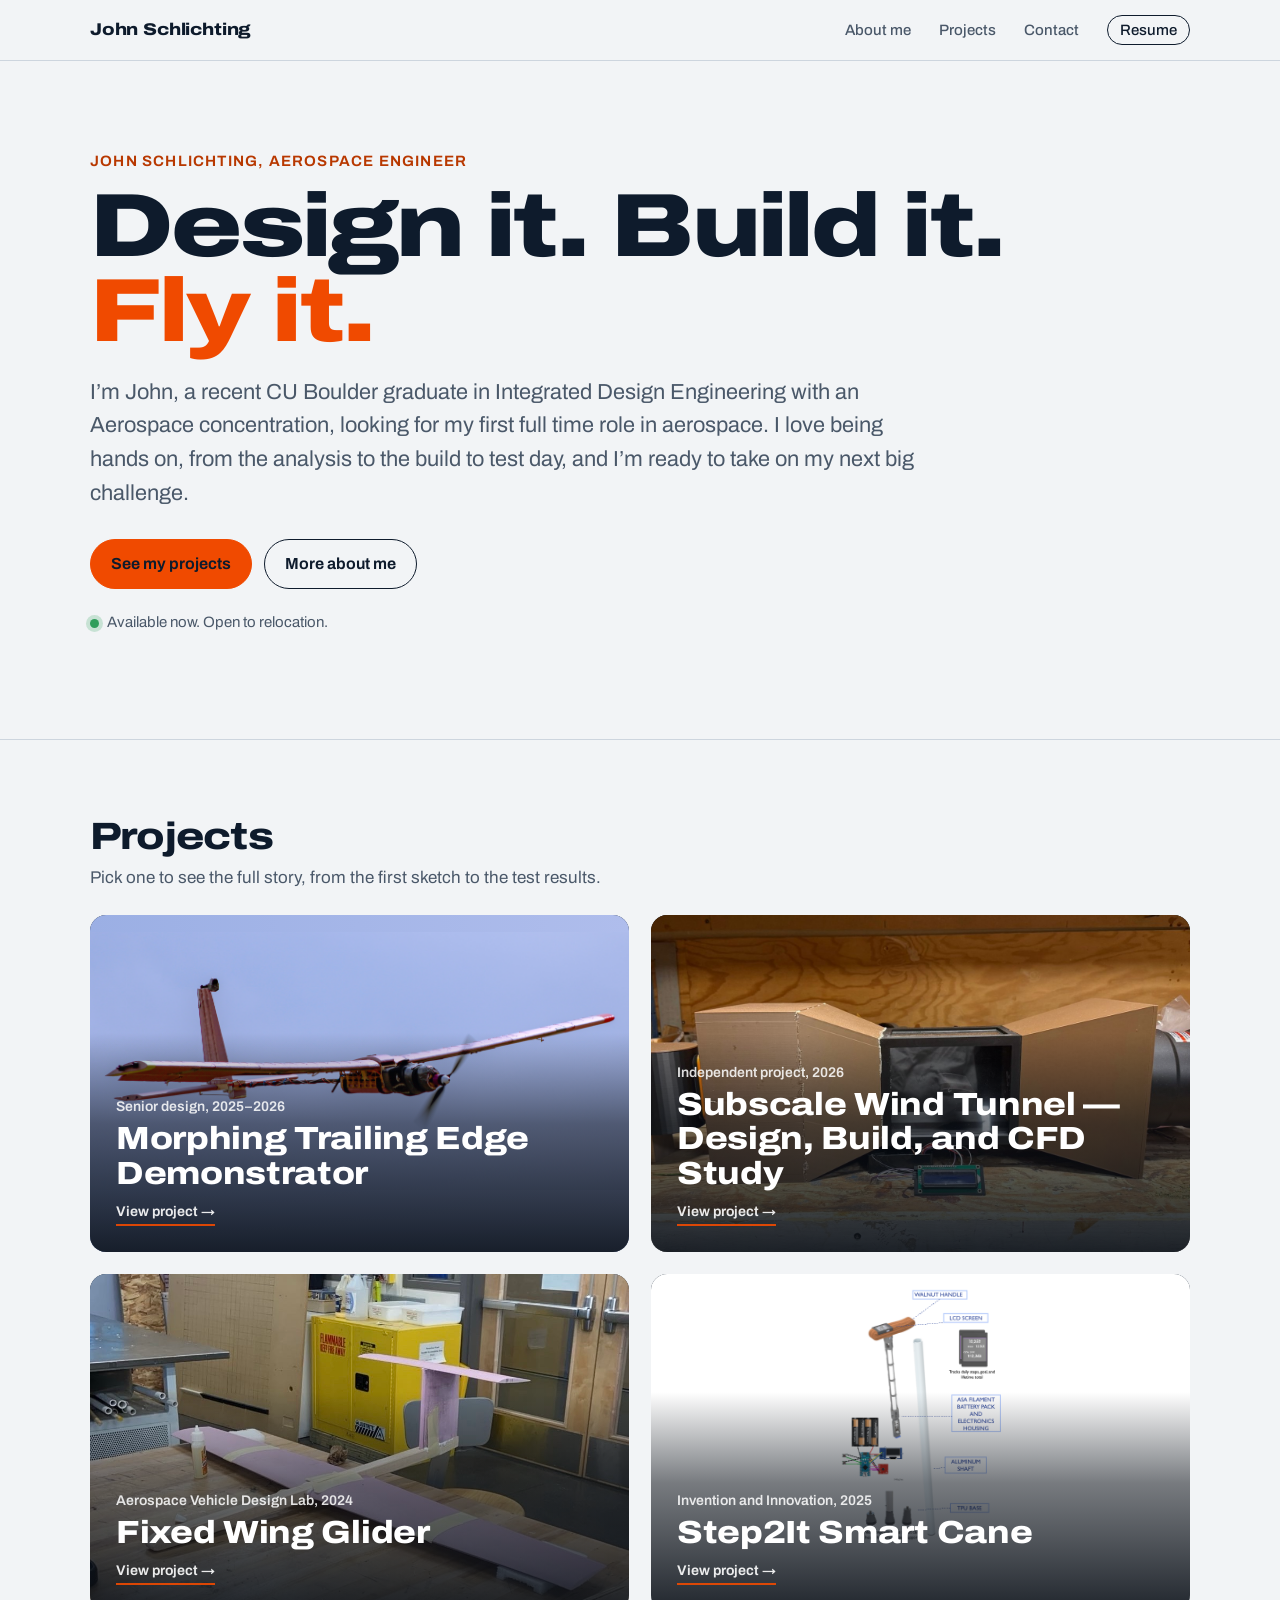
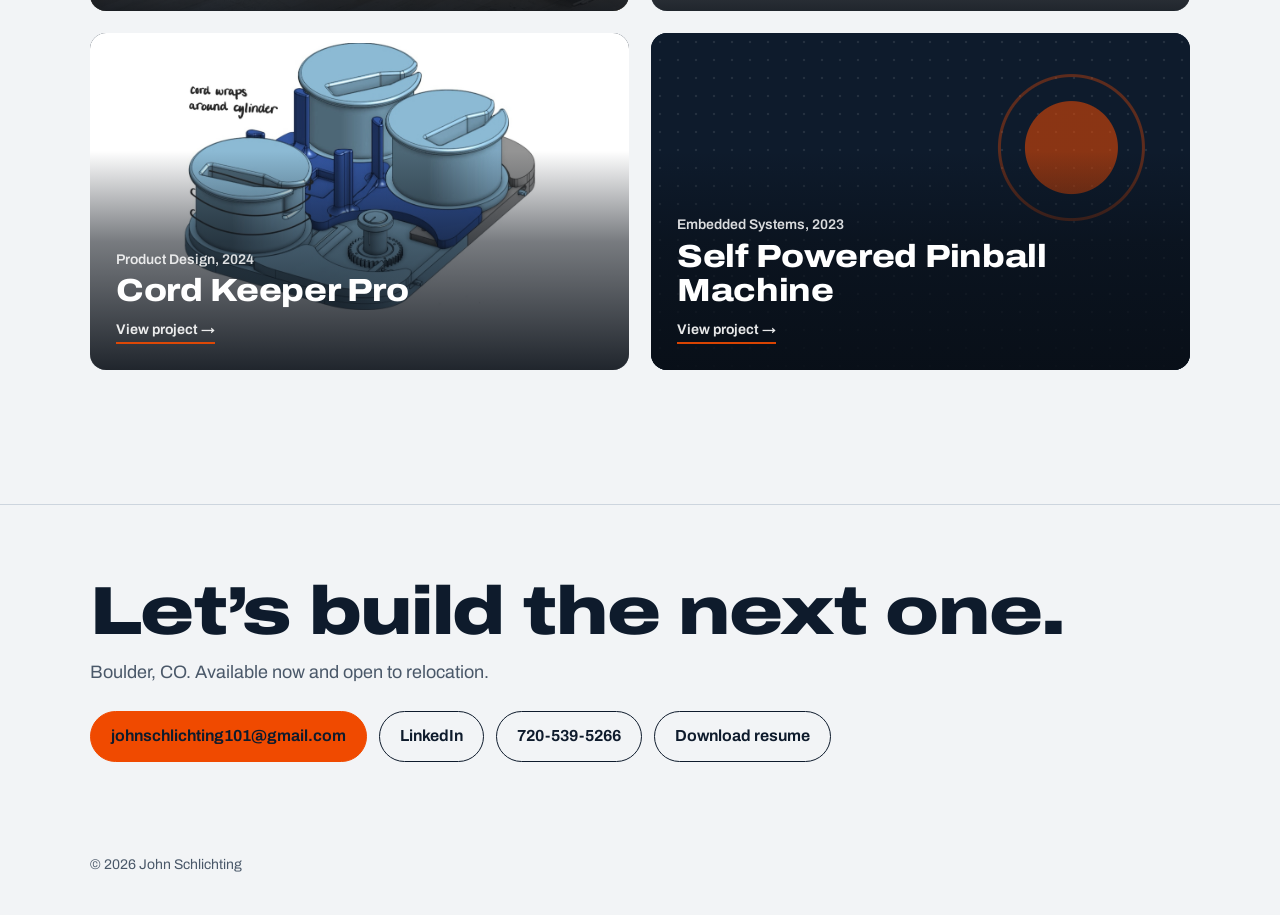
==== commit da77adbb: "Add files via upload" ====
--- a/index.html
+++ b/index.html
@@ -33,16 +33,15 @@
 <header class="welcome">
   <div class="wrap welcome-grid">
     <div>
-      <p class="hello">Welcome</p>
-      <h1>Hi, I&rsquo;m <span>John.</span></h1>
-      <p class="intro">I&rsquo;m a recent CU Boulder graduate in Integrated Design Engineering with an Aerospace concentration, looking for my first full time role in aerospace. I love being hands on, from the analysis to the build to test day, and I&rsquo;m ready to take on my next big challenge.</p>
+      <p class="hello">John Schlichting, aerospace engineer</p>
+      <h1>Design it. Build it. <span>Fly it.</span></h1>
+      <p class="intro">I&rsquo;m John, a recent CU Boulder graduate in Integrated Design Engineering with an Aerospace concentration, looking for my first full time role in aerospace. I love being hands on, from the analysis to the build to test day, and I&rsquo;m ready to take on my next big challenge.</p>
       <div class="cta">
         <a class="btn primary" href="#projects">See my projects</a>
         <a class="btn" href="about.html">More about me</a>
       </div>
       <p class="status"><span class="dot" aria-hidden="true"></span>Available now. Open to relocation.</p>
     </div>
-    <img class="welcome-photo" src="flatirons.JPG" alt="John Schlichting in his graduation stole in front of the Flatirons in Boulder">
   </div>
 </header>
 
@@ -57,7 +56,7 @@
       </a>
       <a class="card" href="wind-tunnel.html">
         <img src="windtunnel/build_side_view.jpg" alt="" loading="lazy" style="object-position:50% 60%">
-        <span class="card-text"><span class="card-meta">Independent project, 2026</span><span class="card-title">Subscale Wind Tunnel and CFD Study</span><span class="card-go" aria-hidden="true">View project &rarr;</span></span>
+        <span class="card-text"><span class="card-meta">Independent project, 2026</span><span class="card-title">Subscale Wind Tunnel &mdash; Design, Build, and CFD Study</span><span class="card-go" aria-hidden="true">View project &rarr;</span></span>
       </a>
       <a class="card" href="glider.html">
         <img src="glider.JPG" alt="" loading="lazy" style="object-position:50% 60%">
--- a/styles.css
+++ b/styles.css
@@ -426,3 +426,13 @@
 .nav ul a{white-space:nowrap}
 @media (max-width:420px){.nav ul{gap:10px}.nav ul a{font-size:13px}.nav .resume-link{padding:4px 9px}.brand{font-size:15px}}
 @media (max-width:760px){.card{aspect-ratio:4/3}}
+
+/* v9.1: text-only welcome, photo-free about intro */
+.welcome-grid{grid-template-columns:1fr}
+.welcome-grid > div{max-width:980px}
+.welcome{min-height:calc(82vh - 60px);min-height:calc(82svh - 60px)}
+.welcome h1{font-size:clamp(44px,7vw,100px)}
+.welcome .intro{max-width:38em}
+.about-solo{grid-template-columns:1fr}
+.about-solo > div{max-width:48em}
+.legacy p + p{margin-top:14px}
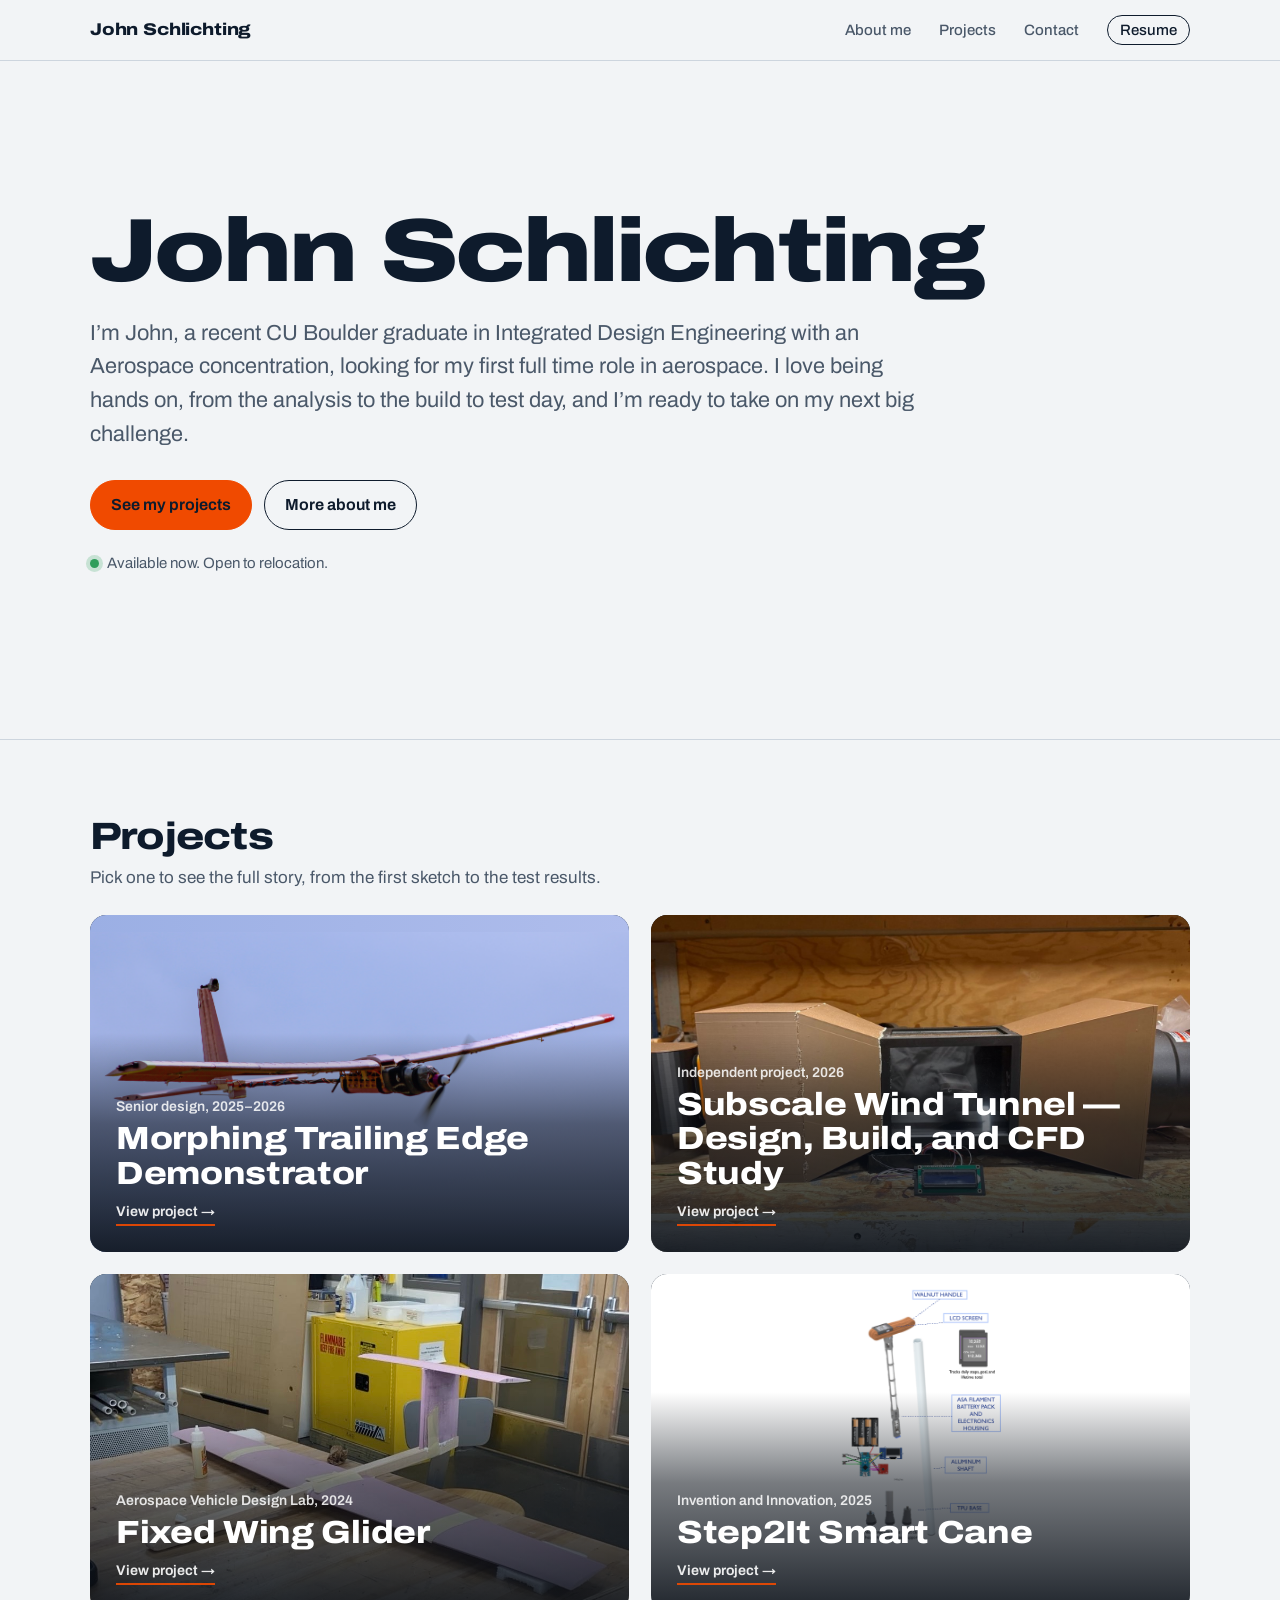
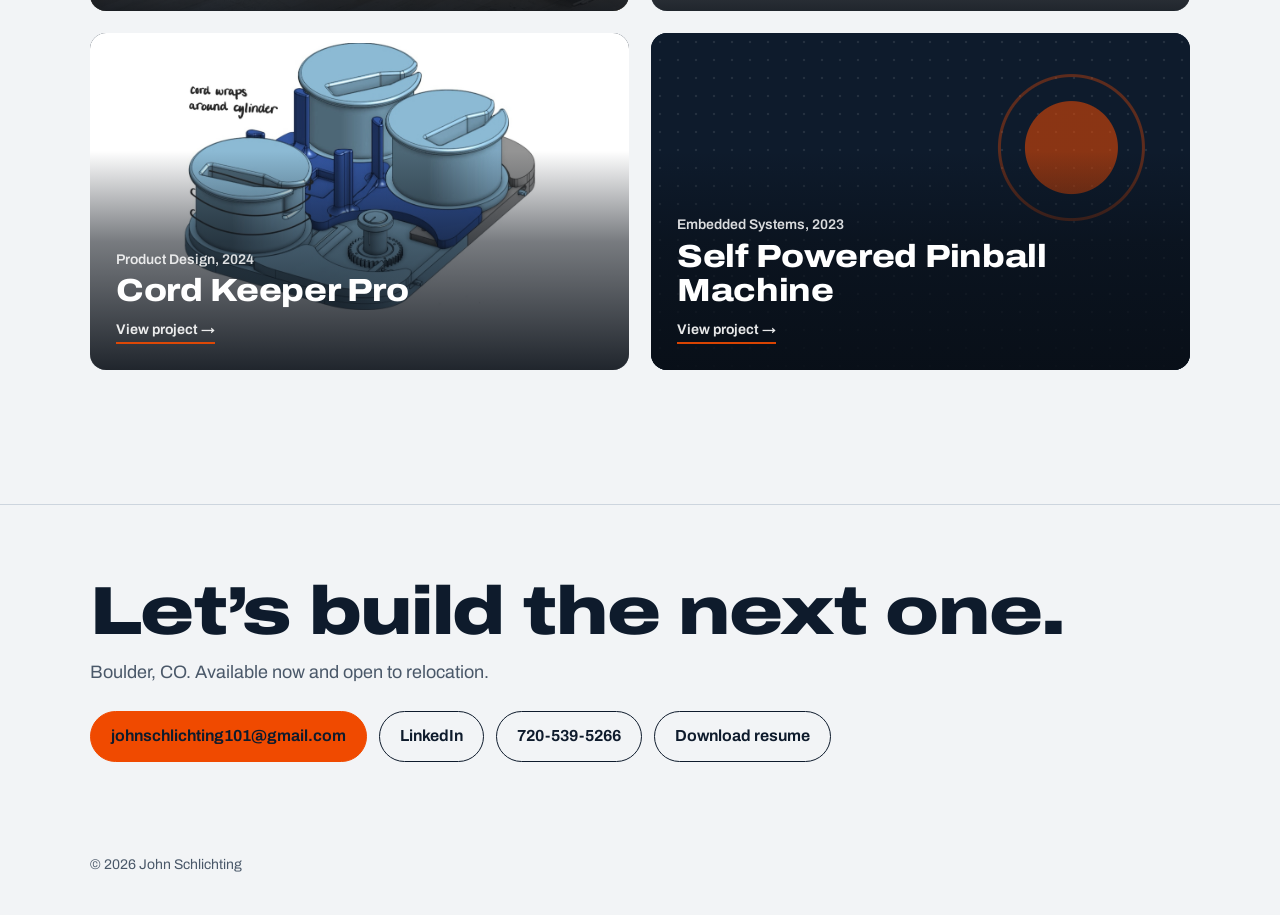
==== commit 9f50a061: "Add files via upload" ====
--- a/index.html
+++ b/index.html
@@ -33,8 +33,7 @@
 <header class="welcome">
   <div class="wrap welcome-grid">
     <div>
-      <p class="hello">John Schlichting, aerospace engineer</p>
-      <h1>Design it. Build it. <span>Fly it.</span></h1>
+      <h1>John Schlichting</h1>
       <p class="intro">I&rsquo;m John, a recent CU Boulder graduate in Integrated Design Engineering with an Aerospace concentration, looking for my first full time role in aerospace. I love being hands on, from the analysis to the build to test day, and I&rsquo;m ready to take on my next big challenge.</p>
       <div class="cta">
         <a class="btn primary" href="#projects">See my projects</a>
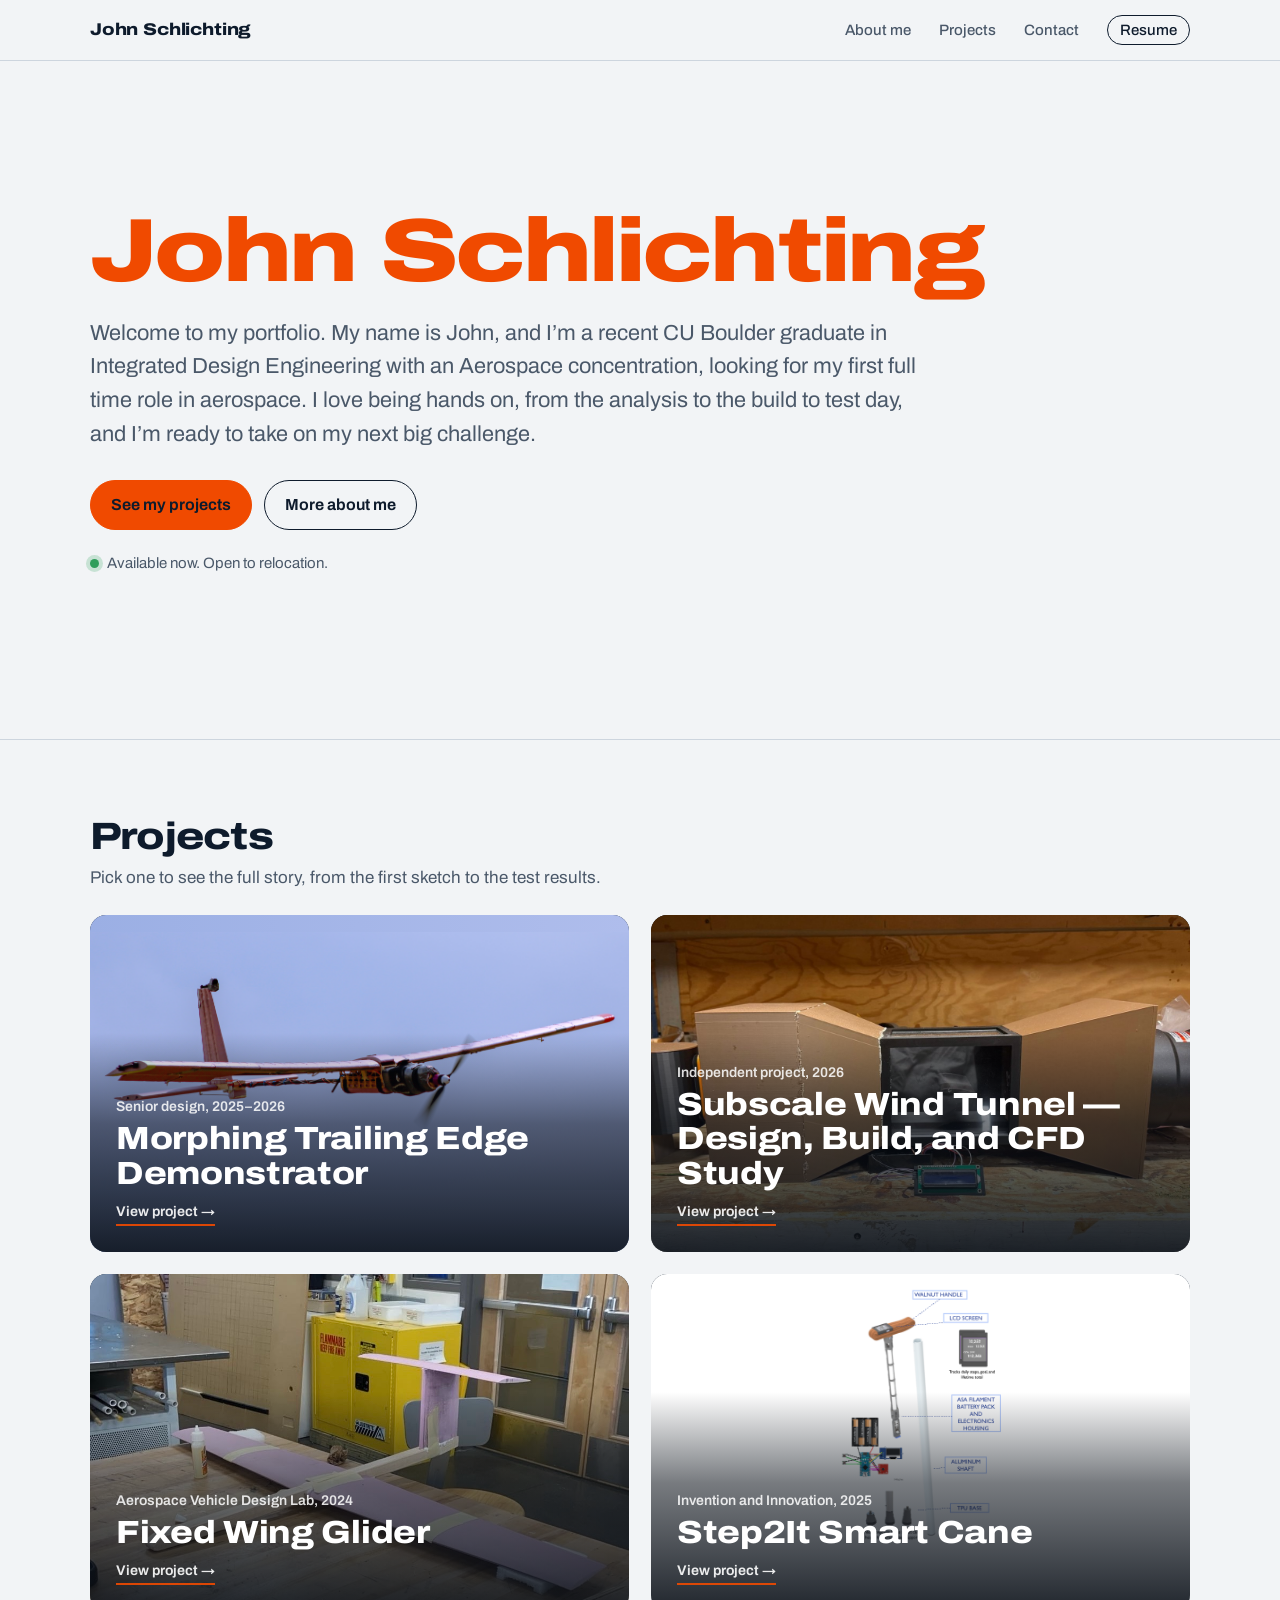
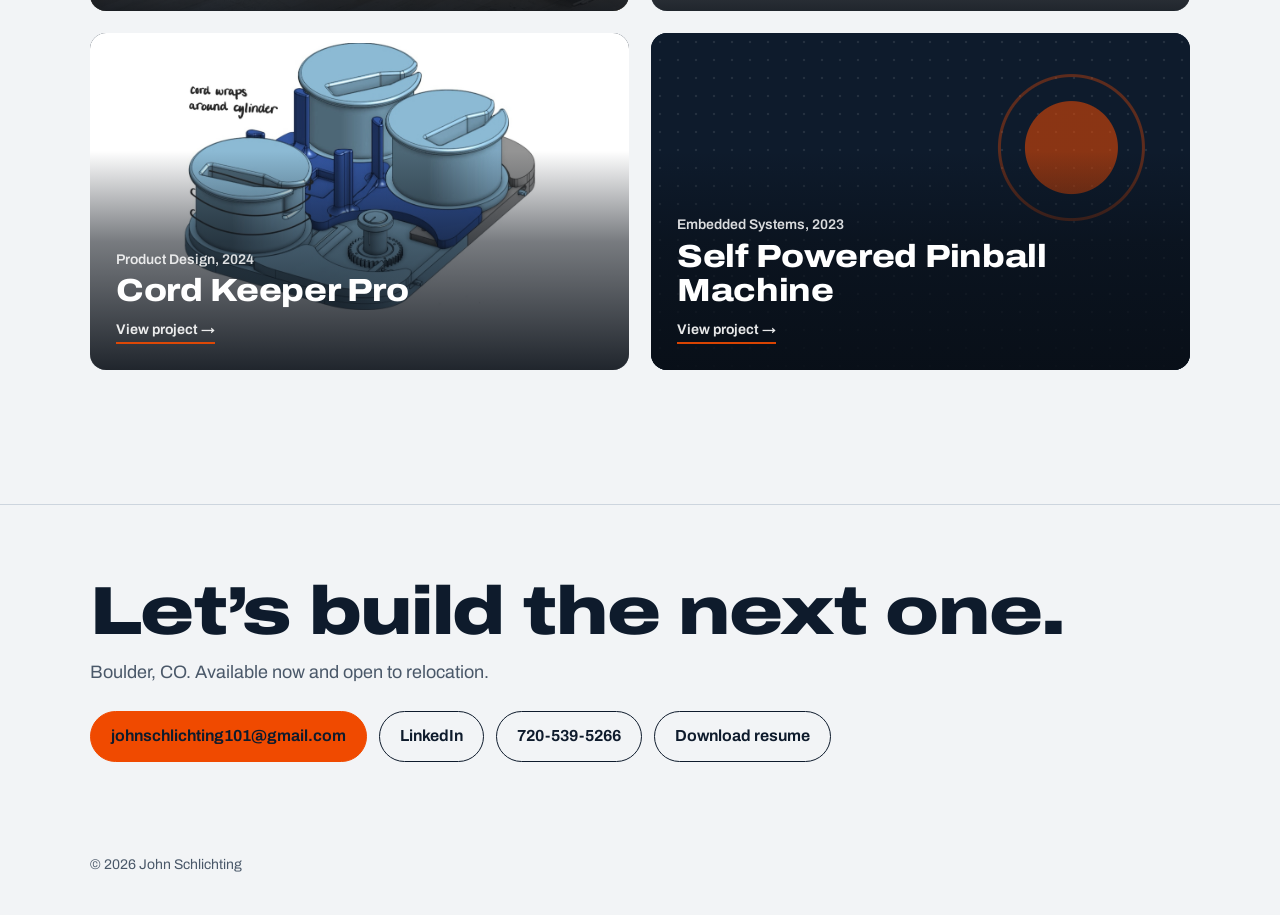
==== commit 3a8574a6: "Add files via upload" ====
--- a/index.html
+++ b/index.html
@@ -33,8 +33,8 @@
 <header class="welcome">
   <div class="wrap welcome-grid">
     <div>
-      <h1>John Schlichting</h1>
-      <p class="intro">I&rsquo;m John, a recent CU Boulder graduate in Integrated Design Engineering with an Aerospace concentration, looking for my first full time role in aerospace. I love being hands on, from the analysis to the build to test day, and I&rsquo;m ready to take on my next big challenge.</p>
+      <h1><span>John Schlichting</span></h1>
+      <p class="intro">Welcome to my portfolio. My name is John, and I&rsquo;m a recent CU Boulder graduate in Integrated Design Engineering with an Aerospace concentration, looking for my first full time role in aerospace. I love being hands on, from the analysis to the build to test day, and I&rsquo;m ready to take on my next big challenge.</p>
       <div class="cta">
         <a class="btn primary" href="#projects">See my projects</a>
         <a class="btn" href="about.html">More about me</a>
--- a/styles.css
+++ b/styles.css
@@ -436,3 +436,11 @@
 .about-solo{grid-template-columns:1fr}
 .about-solo > div{max-width:48em}
 .legacy p + p{margin-top:14px}
+
+/* v9.2: About intro with CU Engineering logo beside the IDE paragraph */
+.about-intro{max-width:var(--maxw)}
+.about-intro .about-lede{max-width:40em;margin:0 0 28px}
+.ide-row{display:grid;grid-template-columns:minmax(0,1fr) clamp(180px,22vw,260px);gap:clamp(24px,4vw,56px);align-items:center;padding:clamp(20px,3vw,28px);background:var(--panel);border:1px solid var(--rule);border-radius:16px;max-width:980px}
+.ide-row p{margin:0;font-size:18px;line-height:1.6}
+.cu-logo{width:100%;aspect-ratio:1/1;object-fit:cover;border-radius:12px;display:block;background:#000}
+@media (max-width:700px){.ide-row{grid-template-columns:1fr}.cu-logo{width:160px;order:-1}}
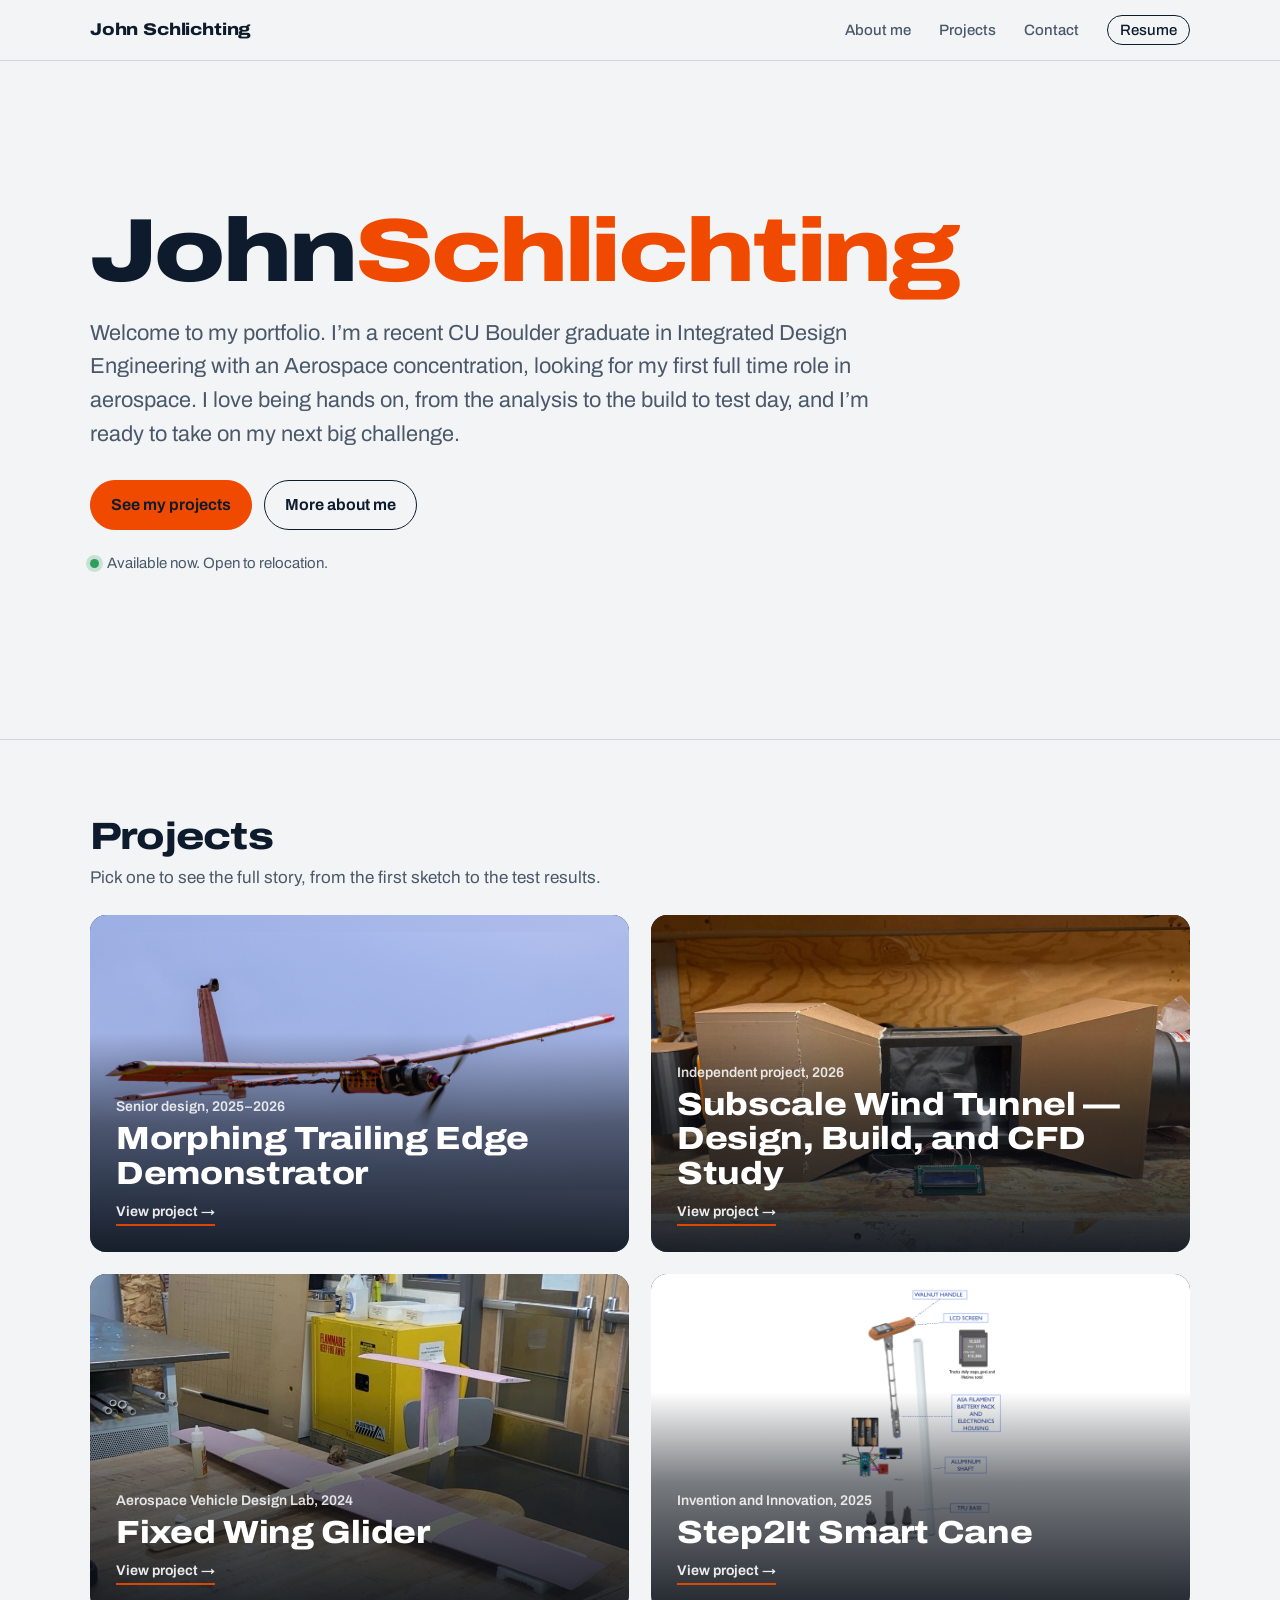
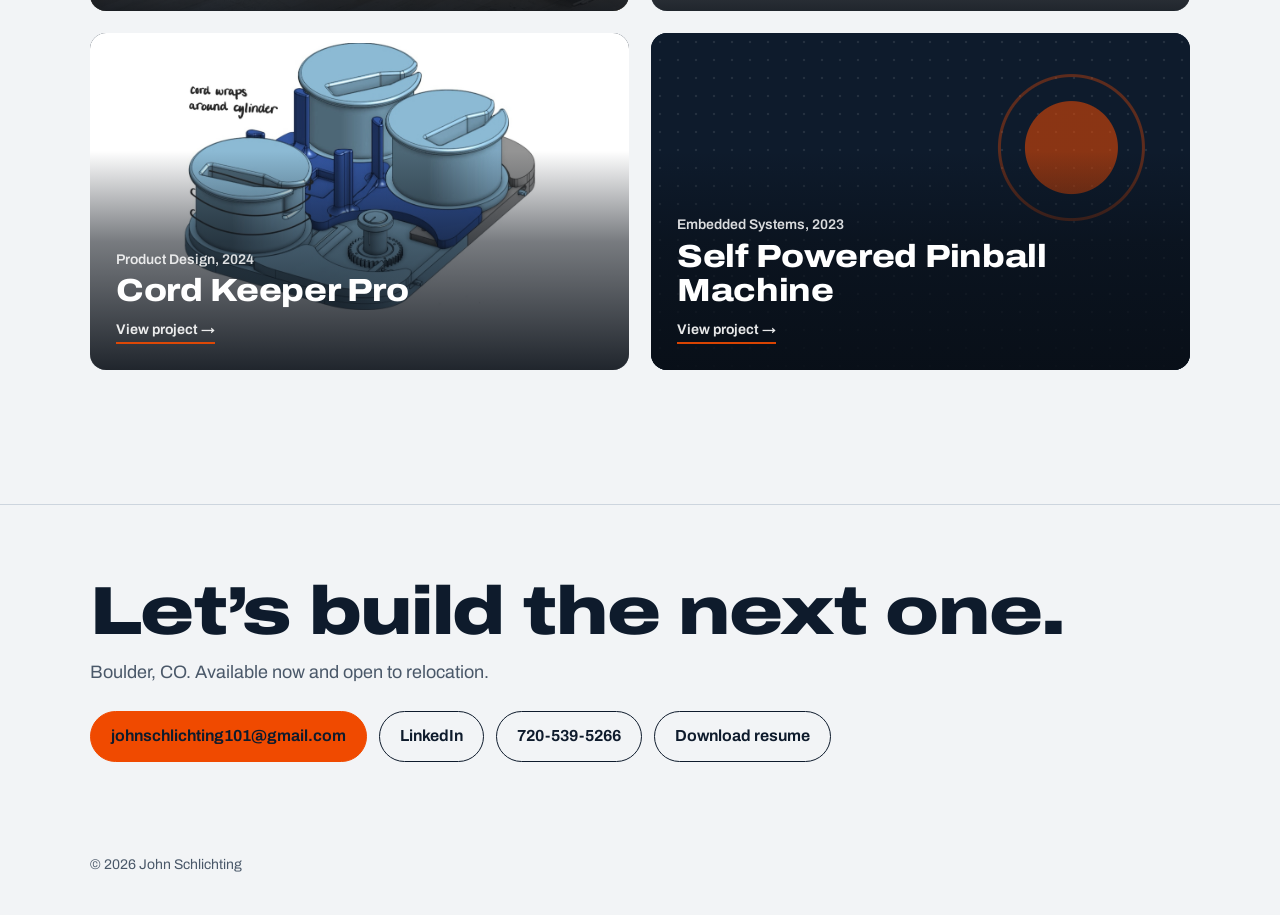
==== commit 54620be2: "Add files via upload" ====
--- a/index.html
+++ b/index.html
@@ -33,8 +33,8 @@
 <header class="welcome">
   <div class="wrap welcome-grid">
     <div>
-      <h1><span>John Schlichting</span></h1>
-      <p class="intro">Welcome to my portfolio. My name is John, and I&rsquo;m a recent CU Boulder graduate in Integrated Design Engineering with an Aerospace concentration, looking for my first full time role in aerospace. I love being hands on, from the analysis to the build to test day, and I&rsquo;m ready to take on my next big challenge.</p>
+      <h1>John<span>Schlichting</span></h1>
+      <p class="intro">Welcome to my portfolio. I&rsquo;m a recent CU Boulder graduate in Integrated Design Engineering with an Aerospace concentration, looking for my first full time role in aerospace. I love being hands on, from the analysis to the build to test day, and I&rsquo;m ready to take on my next big challenge.</p>
       <div class="cta">
         <a class="btn primary" href="#projects">See my projects</a>
         <a class="btn" href="about.html">More about me</a>
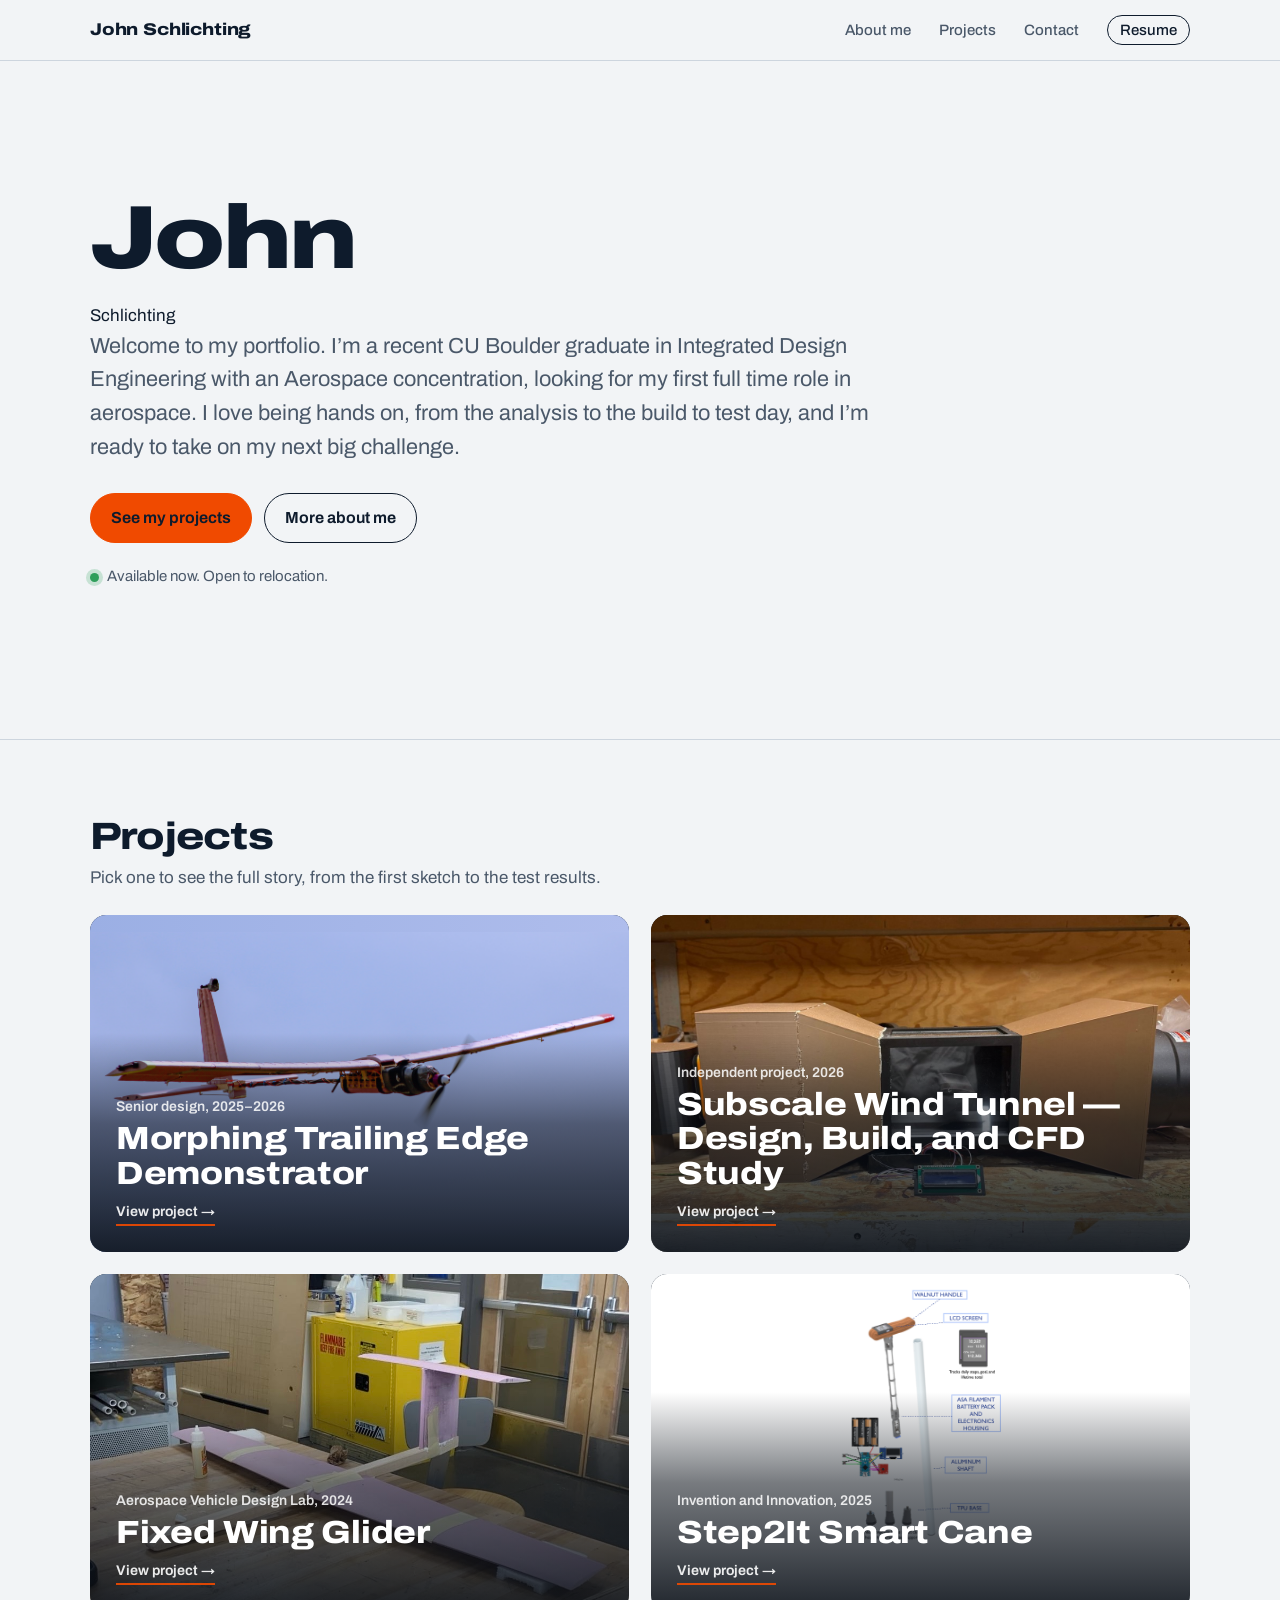
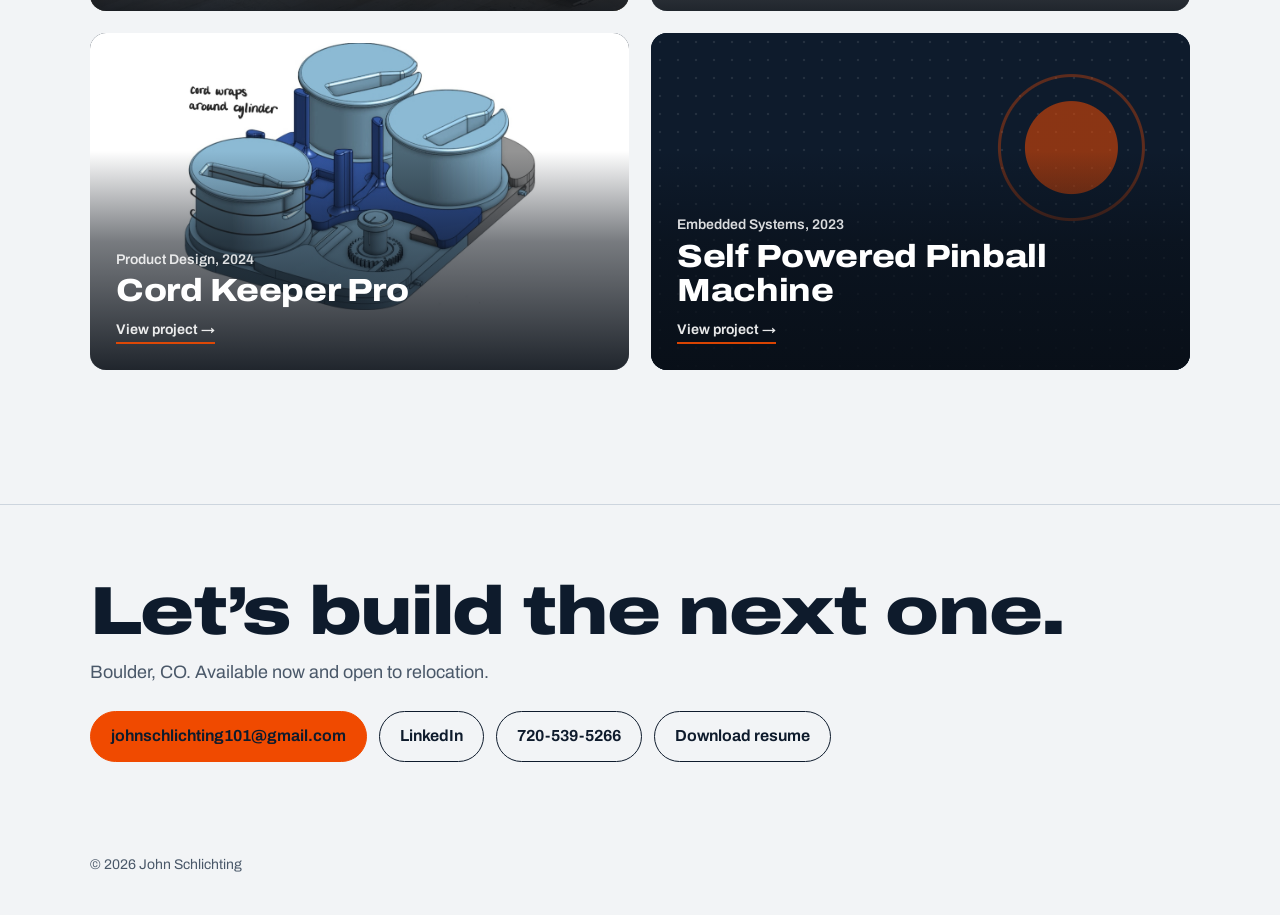
==== commit 96c1b24d: "Add files via upload" ====
--- a/index.html
+++ b/index.html
@@ -33,7 +33,8 @@
 <header class="welcome">
   <div class="wrap welcome-grid">
     <div>
-      <h1>John<span>Schlichting</span></h1>
+      <h1>John <h1>
+      </h1><span>Schlichting</span></h1>
       <p class="intro">Welcome to my portfolio. I&rsquo;m a recent CU Boulder graduate in Integrated Design Engineering with an Aerospace concentration, looking for my first full time role in aerospace. I love being hands on, from the analysis to the build to test day, and I&rsquo;m ready to take on my next big challenge.</p>
       <div class="cta">
         <a class="btn primary" href="#projects">See my projects</a>
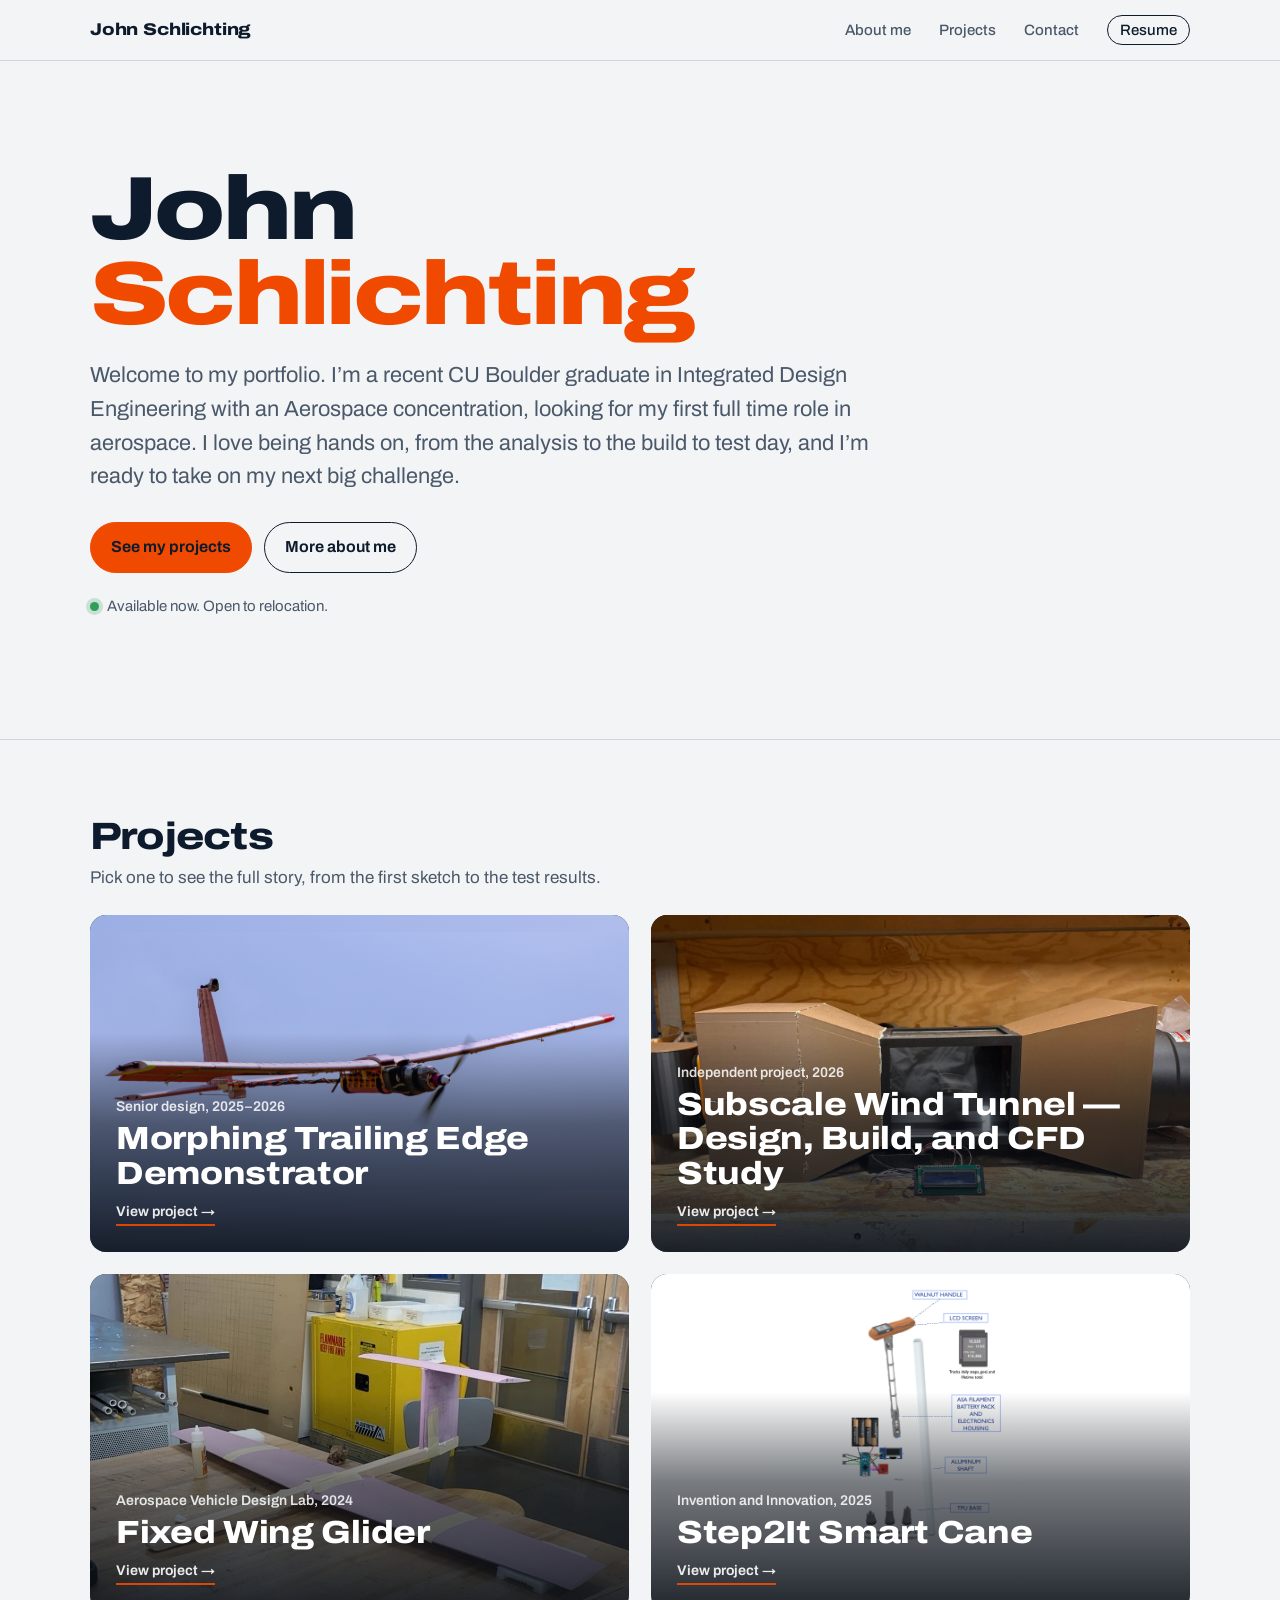
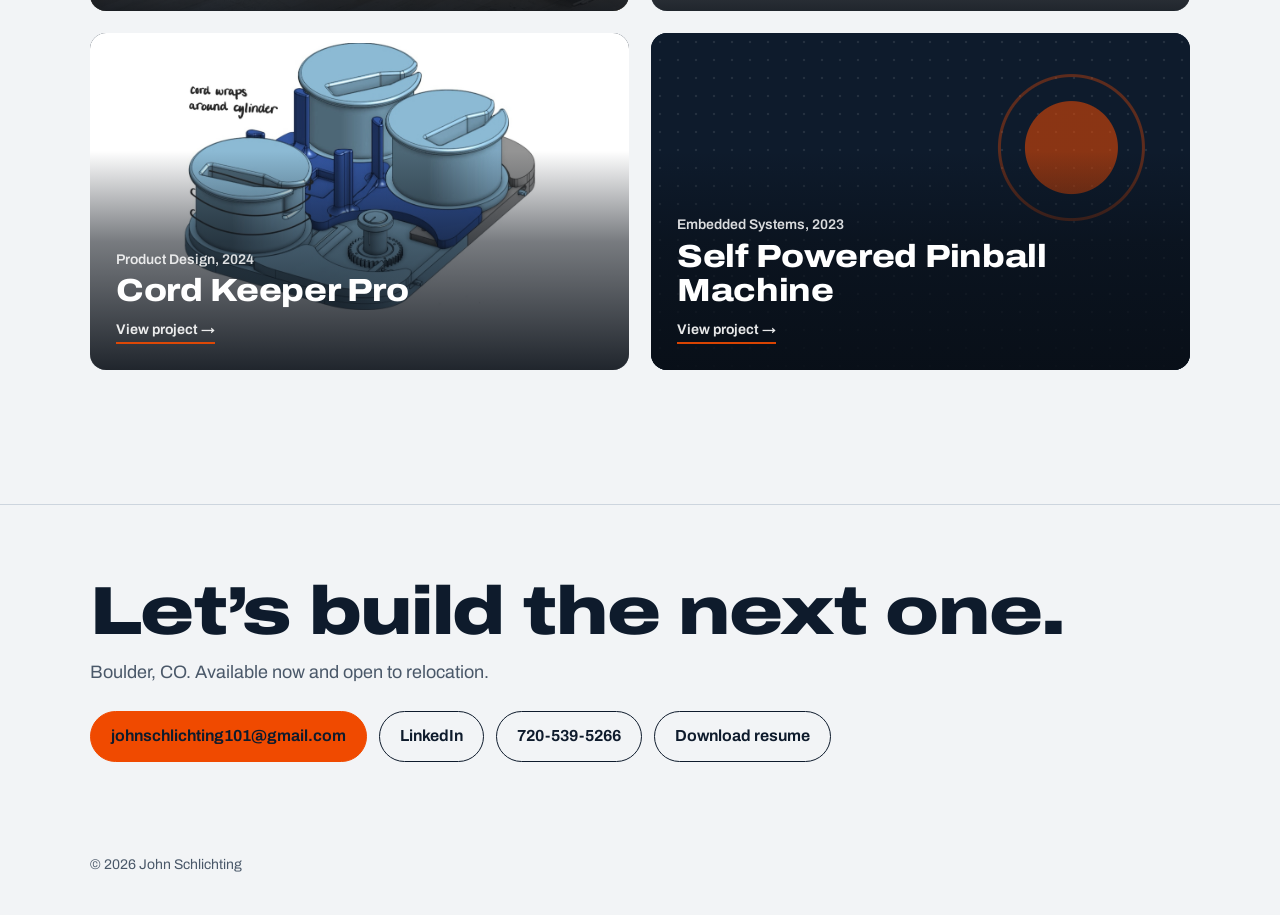
==== commit 0f38165a: "Add files via upload" ====
--- a/index.html
+++ b/index.html
@@ -33,8 +33,7 @@
 <header class="welcome">
   <div class="wrap welcome-grid">
     <div>
-      <h1>John <h1>
-      </h1><span>Schlichting</span></h1>
+      <h1>John<br><span>Schlichting</span></h1>
       <p class="intro">Welcome to my portfolio. I&rsquo;m a recent CU Boulder graduate in Integrated Design Engineering with an Aerospace concentration, looking for my first full time role in aerospace. I love being hands on, from the analysis to the build to test day, and I&rsquo;m ready to take on my next big challenge.</p>
       <div class="cta">
         <a class="btn primary" href="#projects">See my projects</a>
